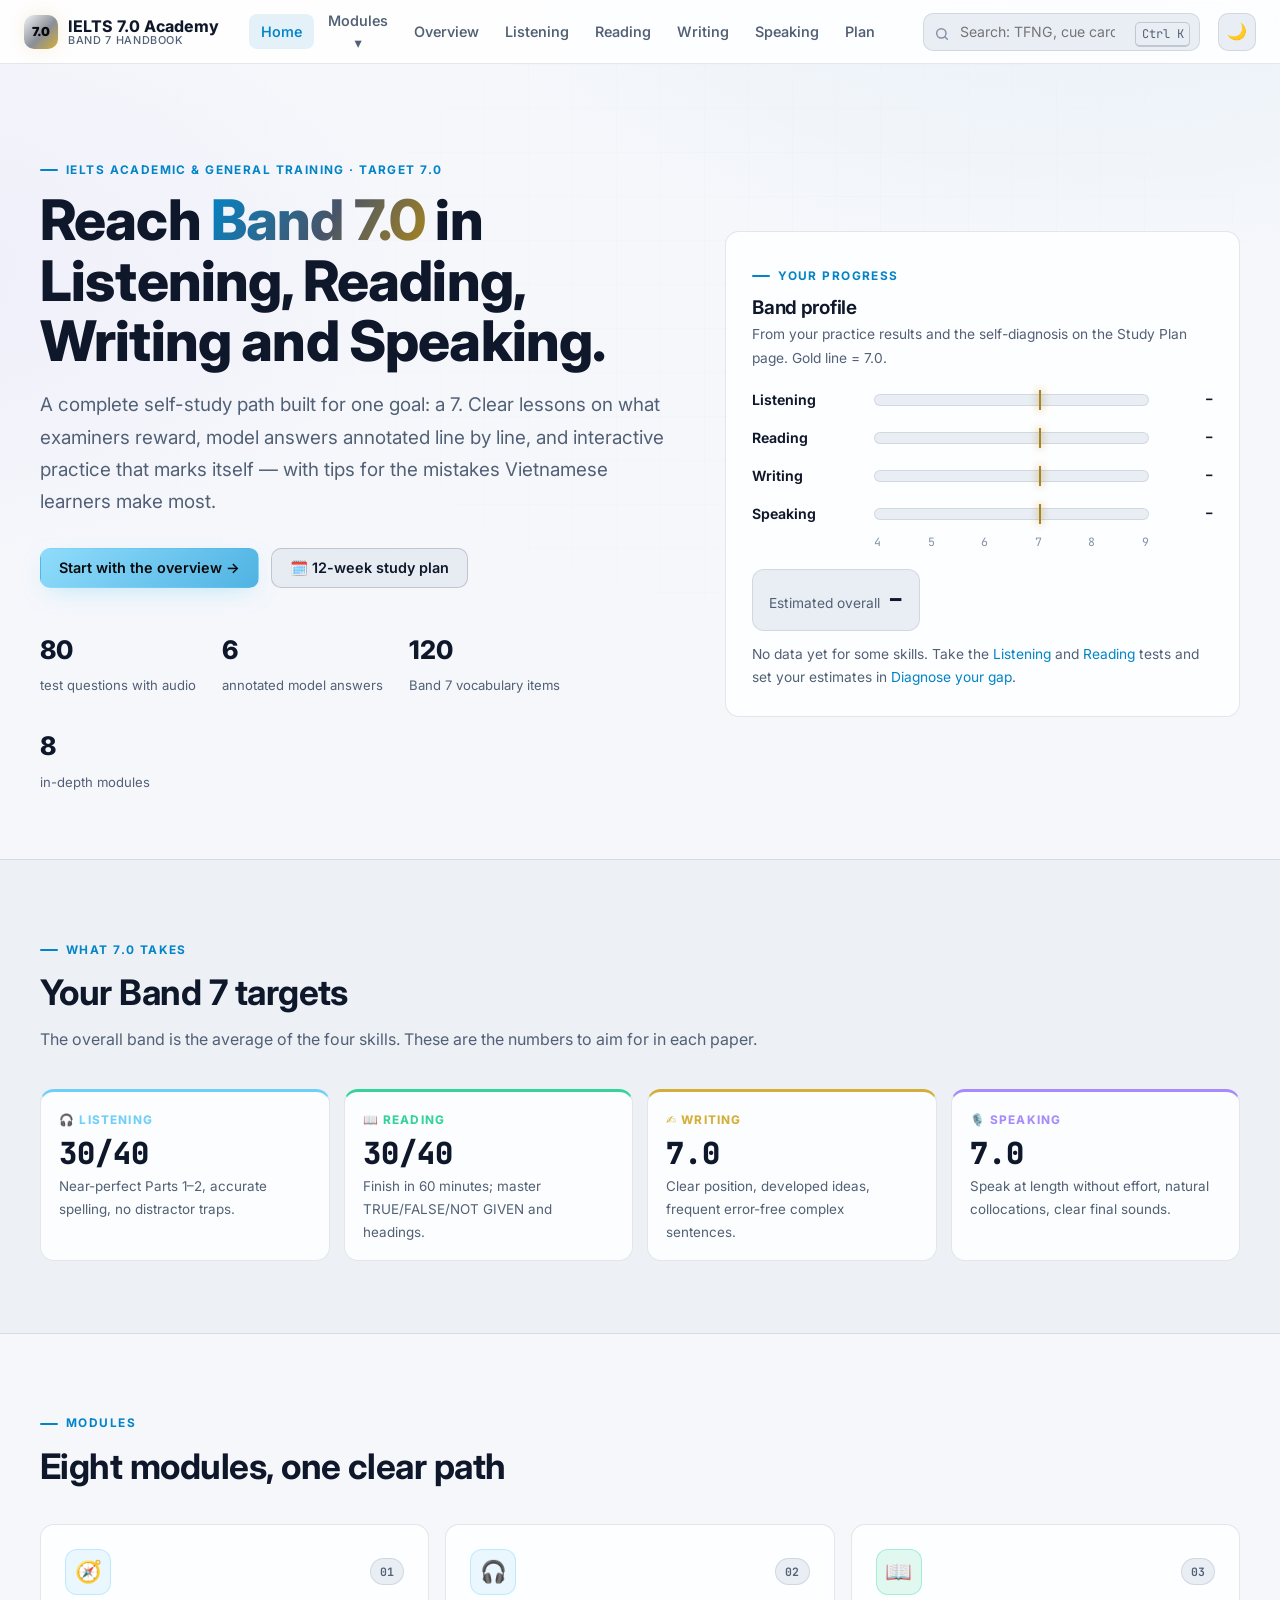
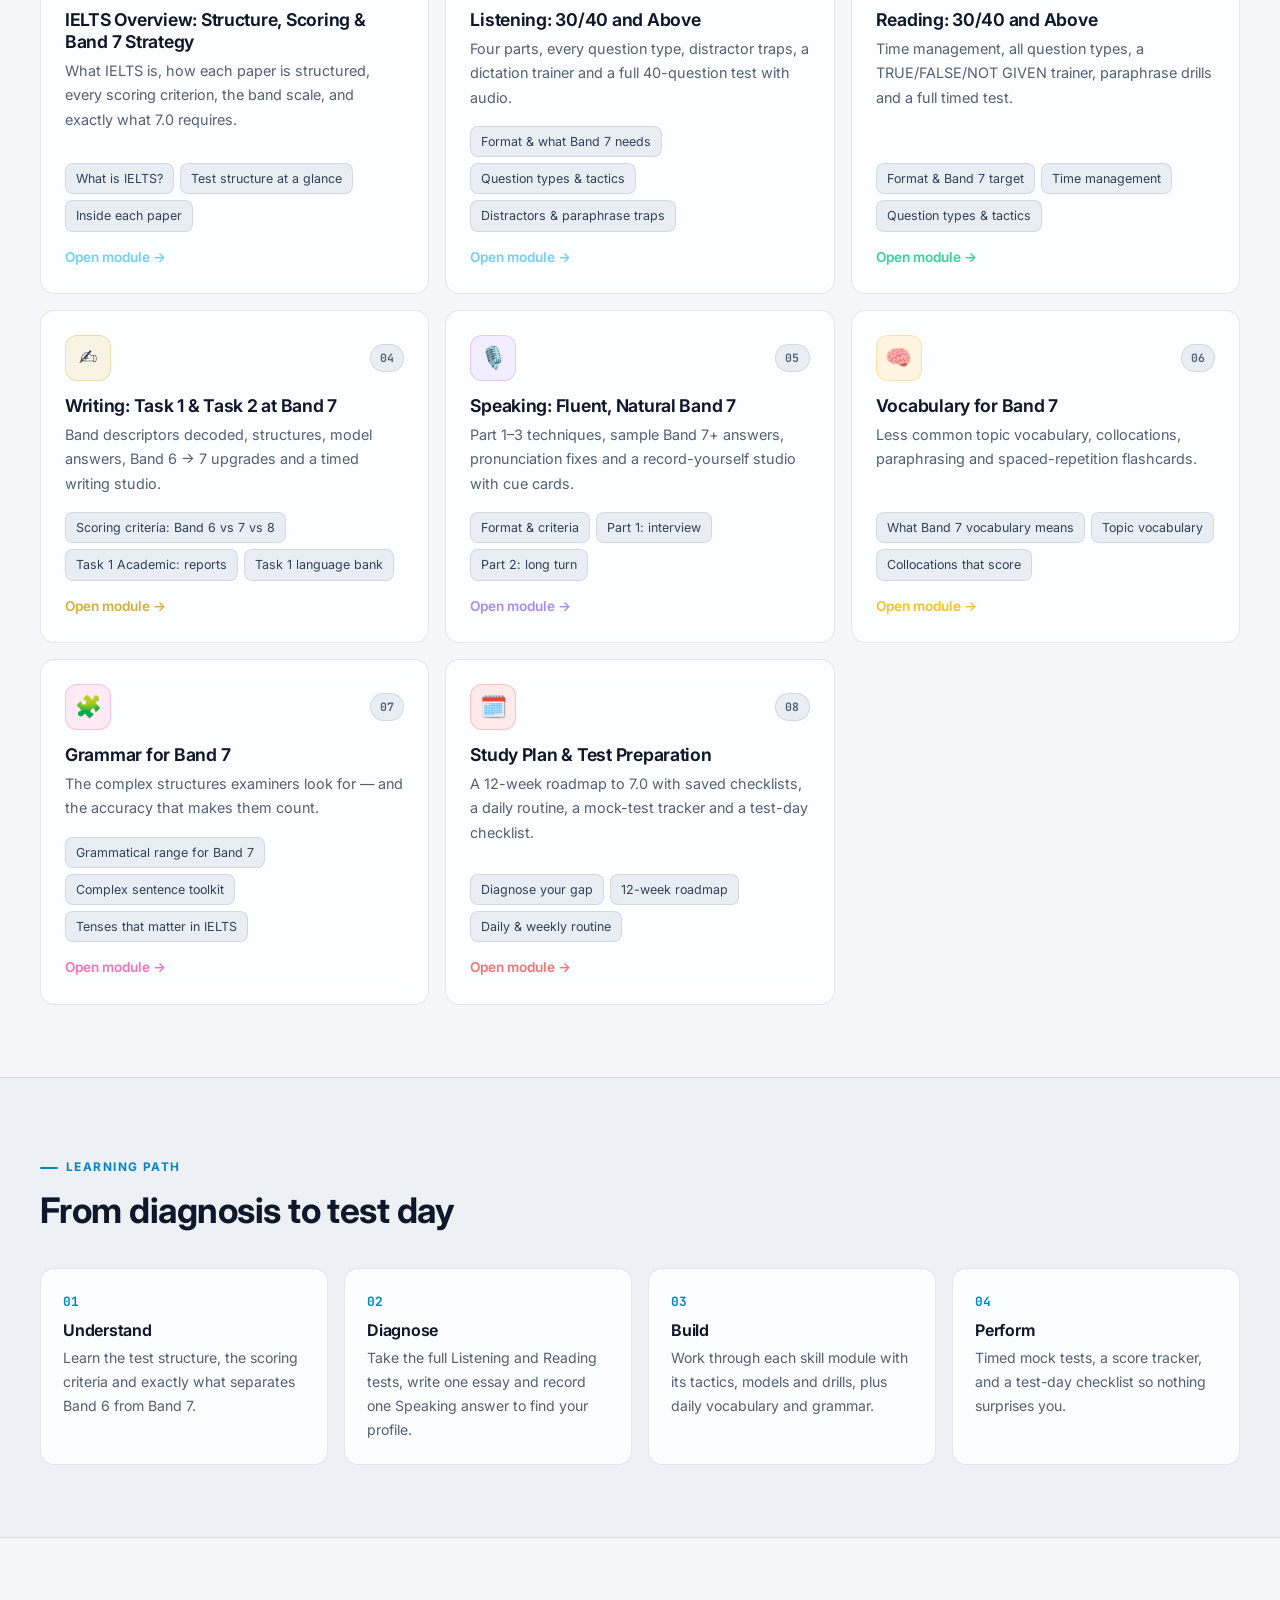
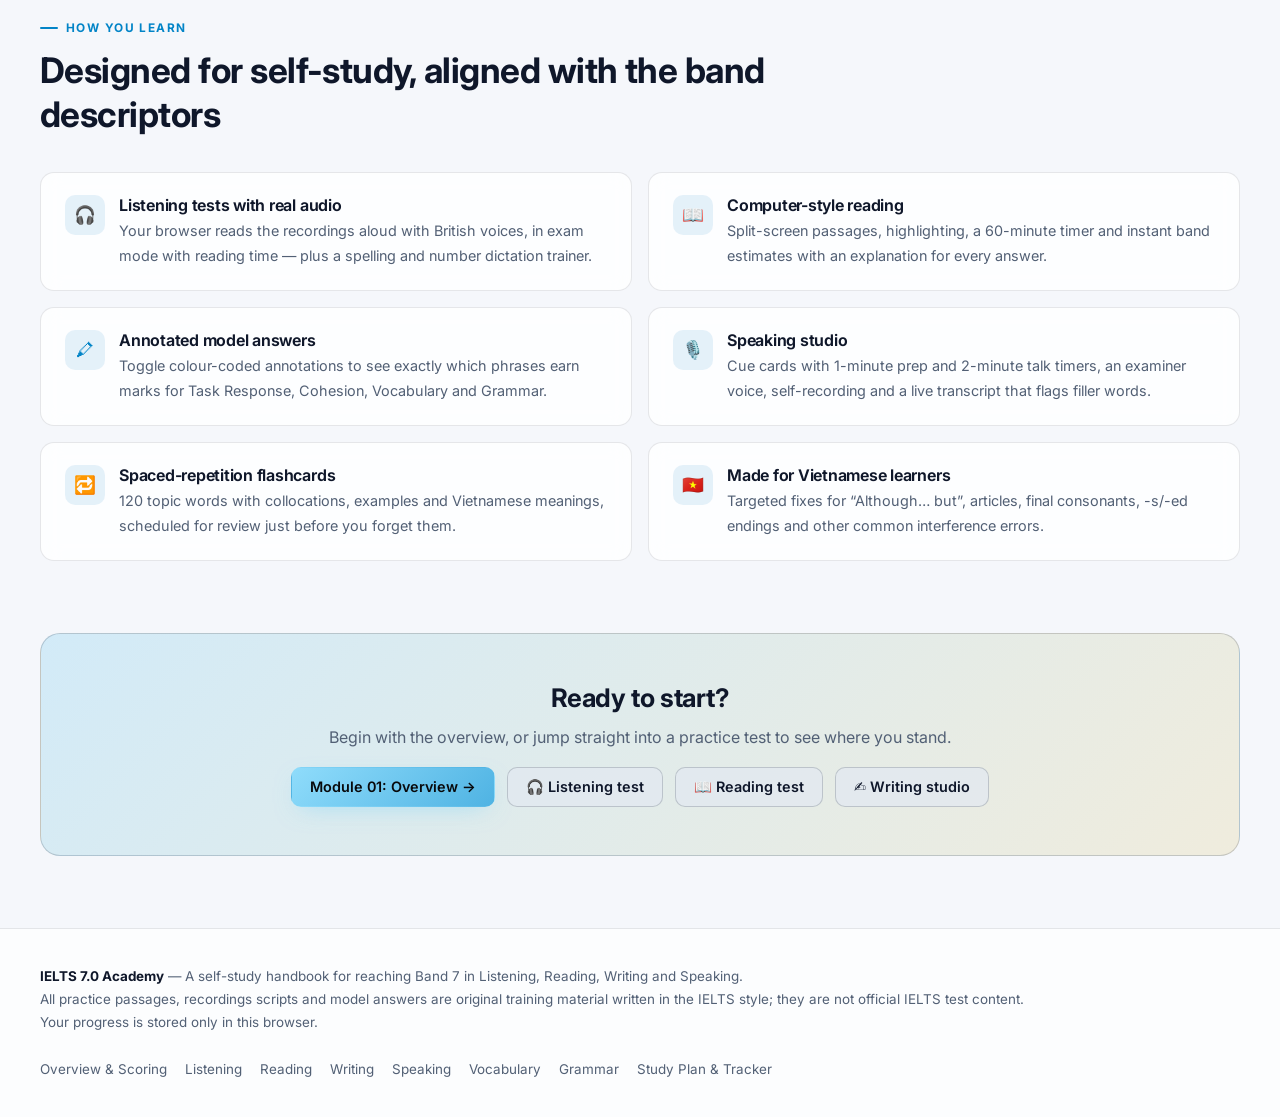
==== ielts-academy/index.html @ 0e72a06a "Add IELTS 7.0 Academy: a Band 7 self-study website for all four skills Static site modelled on the A" ====
<!doctype html>
<html lang="en">
<head>
  <meta charset="utf-8">
  <meta name="viewport" content="width=device-width, initial-scale=1">
  <title>IELTS 7.0 Academy — Reach Band 7 in All Four Skills</title>
  <meta name="description" content="A self-study IELTS handbook for a Band 7.0 target: lessons, strategies, model answers and interactive practice for Listening, Reading, Writing and Speaking, plus a 12-week study plan.">
  <link rel="preconnect" href="https://fonts.googleapis.com">
  <link rel="preconnect" href="https://fonts.gstatic.com" crossorigin>
  <link href="https://fonts.googleapis.com/css2?family=Inter:wght@400;500;600;700;800&family=JetBrains+Mono:wght@400;600;700&family=Source+Serif+4:ital,wght@0,400;0,600;1,400&display=swap" rel="stylesheet">
  <meta name="color-scheme" content="dark light">
  <link rel="stylesheet" href="assets/css/main.css?v=__BUILD__">
  <script>try{var t=localStorage.getItem("ielts-theme");if(t)document.documentElement.setAttribute("data-theme",t)}catch(e){}</script>
</head>
<body data-page="home" class="landing">
  <div id="site-header"></div>

  <main>
    <section class="hero">
      <div class="hero-grid-bg"></div>
      <div class="hero-inner">
        <div>
          <div class="eyebrow">IELTS Academic &amp; General Training · Target 7.0</div>
          <h1>Reach <span class="grad">Band 7.0</span> in Listening, Reading, Writing and Speaking.</h1>
          <p class="lead">A complete self-study path built for one goal: a 7. Clear lessons on what examiners reward, model answers annotated line by line, and interactive practice that marks itself — with tips for the mistakes Vietnamese learners make most.</p>
          <div class="hero-cta">
            <a class="btn primary" href="overview.html">Start with the overview →</a>
            <a class="btn" href="plan.html">🗓️ 12-week study plan</a>
          </div>
          <div class="hero-stats">
            <div><b>80</b><span>test questions with audio</span></div>
            <div><b>6</b><span>annotated model answers</span></div>
            <div><b>120</b><span>Band 7 vocabulary items</span></div>
            <div><b>8</b><span>in-depth modules</span></div>
          </div>
        </div>
        <div class="glass band-board" id="board">
          <div class="eyebrow">Your progress</div>
          <h3>Band profile</h3>
          <p class="small muted" style="margin:0">From your practice results and the self-diagnosis on the Study Plan page. Gold line = 7.0.</p>
          <div class="skill-bars" id="bars"></div>
          <div class="band-legend"><span>4</span><span>5</span><span>6</span><span>7</span><span>8</span><span>9</span></div>
          <div class="overall-pill"><span class="small muted">Estimated overall</span><b id="overall">–</b></div>
          <p class="small muted" id="board-note" style="margin:12px 0 0"></p>
        </div>
      </div>
    </section>

    <section class="l-section alt">
      <div class="l-inner">
        <div class="l-head">
          <div class="eyebrow">What 7.0 takes</div>
          <h2>Your Band 7 targets</h2>
          <p class="muted">The overall band is the average of the four skills. These are the numbers to aim for in each paper.</p>
        </div>
        <div class="target-grid">
          <a class="glass target-card module-card" style="--accent:#70cff8" href="listening.html"><div class="tc-skill">🎧 Listening</div><div class="tc-num">30/40</div><p>Near-perfect Parts 1–2, accurate spelling, no distractor traps.</p></a>
          <a class="glass target-card module-card" style="--accent:#34d399" href="reading.html"><div class="tc-skill">📖 Reading</div><div class="tc-num">30/40</div><p>Finish in 60 minutes; master TRUE/FALSE/NOT GIVEN and headings.</p></a>
          <a class="glass target-card module-card" style="--accent:#d4af37" href="writing.html"><div class="tc-skill">✍️ Writing</div><div class="tc-num">7.0</div><p>Clear position, developed ideas, frequent error-free complex sentences.</p></a>
          <a class="glass target-card module-card" style="--accent:#a78bfa" href="speaking.html"><div class="tc-skill">🎙️ Speaking</div><div class="tc-num">7.0</div><p>Speak at length without effort, natural collocations, clear final sounds.</p></a>
        </div>
      </div>
    </section>

    <section class="l-section">
      <div class="l-inner">
        <div class="l-head">
          <div class="eyebrow">Modules</div>
          <h2>Eight modules, one clear path</h2>
        </div>
        <div class="grid grid-3" id="module-grid"></div>
      </div>
    </section>

    <section class="l-section alt">
      <div class="l-inner">
        <div class="l-head">
          <div class="eyebrow">Learning path</div>
          <h2>From diagnosis to test day</h2>
        </div>
        <div class="path-steps">
          <div class="path-step glass"><h4>Understand</h4><p>Learn the test structure, the scoring criteria and exactly what separates Band 6 from Band 7.</p></div>
          <div class="path-step glass"><h4>Diagnose</h4><p>Take the full Listening and Reading tests, write one essay and record one Speaking answer to find your profile.</p></div>
          <div class="path-step glass"><h4>Build</h4><p>Work through each skill module with its tactics, models and drills, plus daily vocabulary and grammar.</p></div>
          <div class="path-step glass"><h4>Perform</h4><p>Timed mock tests, a score tracker, and a test-day checklist so nothing surprises you.</p></div>
        </div>
      </div>
    </section>

    <section class="l-section">
      <div class="l-inner">
        <div class="l-head">
          <div class="eyebrow">How you learn</div>
          <h2>Designed for self-study, aligned with the band descriptors</h2>
        </div>
        <div class="grid grid-2">
          <div class="feature glass card"><div class="fi">🎧</div><div><h4>Listening tests with real audio</h4><p>Your browser reads the recordings aloud with British voices, in exam mode with reading time — plus a spelling and number dictation trainer.</p></div></div>
          <div class="feature glass card"><div class="fi">📖</div><div><h4>Computer-style reading</h4><p>Split-screen passages, highlighting, a 60-minute timer and instant band estimates with an explanation for every answer.</p></div></div>
          <div class="feature glass card"><div class="fi">🖍</div><div><h4>Annotated model answers</h4><p>Toggle colour-coded annotations to see exactly which phrases earn marks for Task Response, Cohesion, Vocabulary and Grammar.</p></div></div>
          <div class="feature glass card"><div class="fi">🎙️</div><div><h4>Speaking studio</h4><p>Cue cards with 1-minute prep and 2-minute talk timers, an examiner voice, self-recording and a live transcript that flags filler words.</p></div></div>
          <div class="feature glass card"><div class="fi">🔁</div><div><h4>Spaced-repetition flashcards</h4><p>120 topic words with collocations, examples and Vietnamese meanings, scheduled for review just before you forget them.</p></div></div>
          <div class="feature glass card"><div class="fi">🇻🇳</div><div><h4>Made for Vietnamese learners</h4><p>Targeted fixes for “Although… but”, articles, final consonants, -s/-ed endings and other common interference errors.</p></div></div>
        </div>
      </div>
    </section>

    <section class="l-section" style="padding-top:0">
      <div class="l-inner">
        <div class="cta-band">
          <h2>Ready to start?</h2>
          <p class="muted">Begin with the overview, or jump straight into a practice test to see where you stand.</p>
          <div class="hero-cta" style="justify-content:center">
            <a class="btn primary" href="overview.html">Module 01: Overview →</a>
            <a class="btn" href="listening.html#practice">🎧 Listening test</a>
            <a class="btn" href="reading.html#practice">📖 Reading test</a>
            <a class="btn" href="writing.html#studio">✍️ Writing studio</a>
          </div>
        </div>
      </div>
    </section>
  </main>

  <div id="site-footer"></div>

  <script src="assets/js/data/vocab.js?v=__BUILD__"></script>
  <script src="assets/js/core.js?v=__BUILD__"></script>
  <script src="assets/js/pages/home.js?v=__BUILD__"></script>
</body>
</html>
---- ielts-academy/assets/css/main.css ----
/* =========================================================================
   IELTS 7.0 Academy — Graphite & Champagne (dark) · Light theme below
   Same design language as AAOS 14 Academy (Android-Knowledge).
   ========================================================================= */
:root {
  /* ---- Graphite & Champagne palette ---- */
  --bg-main: #17191d;
  --bg-spotlight: radial-gradient(1200px 700px at 50% -12%, #2c3037 0%, transparent 70%), linear-gradient(180deg, #1c1f24 0%, #15171a 100%);
  --surface-card: rgba(40, 44, 51, 0.62);
  --surface-card-hover: rgba(52, 57, 66, 0.72);
  --surface-nav: rgba(27, 29, 34, 0.86);
  --border-card: rgba(255, 255, 255, 0.11);
  --border-card-hover: rgba(255, 255, 255, 0.2);
  --text-primary: #eef0f2;
  --text-secondary: #9ca2ab;
  --text-muted: #6c727c;
  --accent-cyan: #70cff8;
  --accent-gold: #d4af37;
  --accent-emerald: #34d399;

  /* ---- Design tokens used by every component ---- */
  --bg: var(--bg-main);
  --bg-2: #1b1d22;
  --bg-3: #23262c;
  --surface: var(--surface-card);
  --surface-solid: #25282e;
  --surface-hi: var(--surface-card-hover);
  --border: var(--border-card);
  --border-hi: var(--border-card-hover);
  --text: var(--text-primary);
  --text-2: #c6cad0;
  --muted: var(--text-secondary);
  --faint: var(--text-muted);
  --blue: var(--accent-cyan);
  --blue-dim: rgba(112, 207, 248, 0.1);
  --green: var(--accent-emerald);
  --green-dim: rgba(52, 211, 153, 0.1);
  --amber: #fbbf24;
  --amber-dim: rgba(251, 191, 36, 0.12);
  --gold: var(--accent-gold);
  --purple: #a78bfa;
  --purple-dim: rgba(167, 139, 250, 0.12);
  --purple-text: #c4b5fd;
  --pink: #f472b6;
  --red: #f87171;
  --red-dim: rgba(248, 113, 113, 0.12);
  --grad-mid: #e6e8ec;
  --font: "Inter", "Roboto", system-ui, -apple-system, "Segoe UI", sans-serif;
  --serif: "Source Serif 4", Georgia, "Times New Roman", serif;
  --mono: "JetBrains Mono", "Fira Code", ui-monospace, Consolas, monospace;
  --radius: 14px;
  --radius-sm: 9px;
  --header-h: 64px;
  --sidebar-w: 290px;
  --shadow: 0 18px 50px -18px rgba(0, 0, 0, 0.7);
  --strong: #dfc7a1;

  --code-inline: #dde2e8;
  --code-inline-bg: rgba(255, 255, 255, 0.07);
  --code-inline-border: rgba(255, 255, 255, 0.17);
  --scroll: #3a3f47;
  --header-bg: var(--surface-nav);
  --sidebar-bg: rgba(24, 26, 30, 0.72);
  --sechead: linear-gradient(180deg, rgba(48, 52, 60, 0.94), rgba(31, 34, 39, 0.94));
  --sechead-border: rgba(255, 255, 255, 0.1);
  --sechead-shadow: 0 10px 28px -14px rgba(0, 0, 0, 0.8), inset 0 1px 0 rgba(255, 255, 255, 0.06);
  --sechead-num: #9ca2ab;
  --sechead-bleed: 20px; --sechead-bleed-sm: 8px;
  --thead-bg: #24272d;
  --footer-bg: rgba(23, 25, 29, 0.86);
  --alt-bg: rgba(40, 44, 51, 0.4);
  --panel: #23262c;
  --panel-2: #1c1e23;
  --paper: #1f2227;
  --line: #363a43;
  --line-2: #4a505a;
  --hl-good: rgba(52, 211, 153, 0.16);
  --hl-bad: rgba(248, 113, 113, 0.16);
  --hl-mark: rgba(251, 191, 36, 0.22);
  color-scheme: dark;
}

@media (prefers-color-scheme: light) {
  :root:not([data-theme="dark"]) {
    color-scheme: light;
    --bg: #f5f7fb; --bg-2: #eef2f8; --bg-3: #e9eef5;
    --surface: rgba(255, 255, 255, 0.82); --surface-solid: #ffffff; --surface-hi: rgba(226, 232, 240, 0.75);
    --border: rgba(15, 23, 42, 0.1); --border-hi: rgba(15, 23, 42, 0.18);
    --text: #0f172a; --text-2: #334155; --muted: #526075; --faint: #8492a6;
    --blue: #0284c7; --blue-dim: rgba(2, 132, 199, 0.1);
    --green: #059669; --green-dim: rgba(5, 150, 105, 0.1);
    --amber: #b45309; --amber-dim: rgba(180, 83, 9, 0.1);
    --purple: #7c3aed; --purple-dim: rgba(124, 58, 237, 0.1); --purple-text: #7c3aed;
    --pink: #db2777;
    --red: #dc2626; --red-dim: rgba(220, 38, 38, 0.09);
    --code-inline: #0369a1; --code-inline-bg: rgba(2, 132, 199, 0.08); --code-inline-border: rgba(2, 132, 199, 0.15); --scroll: #cbd5e1;
    --header-bg: rgba(255, 255, 255, 0.85); --sidebar-bg: rgba(255, 255, 255, 0.65);
    --sechead: linear-gradient(180deg, rgba(245, 247, 251, 0.96) 70%, transparent);
    --sechead-border: transparent; --sechead-shadow: none; --sechead-num: var(--blue); --sechead-bleed: 40px; --sechead-bleed-sm: 16px; --strong: var(--text);
    --thead-bg: #f1f5f9; --footer-bg: rgba(255, 255, 255, 0.75); --alt-bg: rgba(226, 232, 240, 0.45);
    --panel: #ffffff; --panel-2: #f1f5f9; --paper: #ffffff; --line: #cbd5e1; --line-2: #94a3b8;
    --bg-spotlight: radial-gradient(1100px 600px at 85% -10%, rgba(2, 132, 199, 0.06), transparent 60%), radial-gradient(900px 500px at -10% 30%, rgba(124, 58, 237, 0.05), transparent 60%);
    --gold: #a8841f; --grad-mid: #475569;
    --hl-good: rgba(5, 150, 105, 0.12); --hl-bad: rgba(220, 38, 38, 0.1); --hl-mark: rgba(245, 158, 11, 0.22);
    --shadow: 0 10px 30px -14px rgba(15, 23, 42, 0.25);
  }
}
:root[data-theme="light"] {
  color-scheme: light;
  --bg: #f5f7fb; --bg-2: #eef2f8; --bg-3: #e9eef5;
  --surface: rgba(255, 255, 255, 0.82); --surface-solid: #ffffff; --surface-hi: rgba(226, 232, 240, 0.75);
  --border: rgba(15, 23, 42, 0.1); --border-hi: rgba(15, 23, 42, 0.18);
  --text: #0f172a; --text-2: #334155; --muted: #526075; --faint: #8492a6;
  --blue: #0284c7; --blue-dim: rgba(2, 132, 199, 0.1);
  --green: #059669; --green-dim: rgba(5, 150, 105, 0.1);
  --amber: #b45309; --amber-dim: rgba(180, 83, 9, 0.1);
  --purple: #7c3aed; --purple-dim: rgba(124, 58, 237, 0.1); --purple-text: #7c3aed;
  --pink: #db2777;
  --red: #dc2626; --red-dim: rgba(220, 38, 38, 0.09);
  --code-inline: #0369a1; --code-inline-bg: rgba(2, 132, 199, 0.08); --code-inline-border: rgba(2, 132, 199, 0.15); --scroll: #cbd5e1;
  --header-bg: rgba(255, 255, 255, 0.85); --sidebar-bg: rgba(255, 255, 255, 0.65);
  --sechead: linear-gradient(180deg, rgba(245, 247, 251, 0.96) 70%, transparent);
  --sechead-border: transparent; --sechead-shadow: none; --sechead-num: var(--blue); --sechead-bleed: 40px; --sechead-bleed-sm: 16px; --strong: var(--text);
  --thead-bg: #f1f5f9; --footer-bg: rgba(255, 255, 255, 0.75); --alt-bg: rgba(226, 232, 240, 0.45);
  --panel: #ffffff; --panel-2: #f1f5f9; --paper: #ffffff; --line: #cbd5e1; --line-2: #94a3b8;
  --bg-spotlight: radial-gradient(1100px 600px at 85% -10%, rgba(2, 132, 199, 0.06), transparent 60%), radial-gradient(900px 500px at -10% 30%, rgba(124, 58, 237, 0.05), transparent 60%);
  --gold: #a8841f; --grad-mid: #475569;
  --hl-good: rgba(5, 150, 105, 0.12); --hl-bad: rgba(220, 38, 38, 0.1); --hl-mark: rgba(245, 158, 11, 0.22);
  --shadow: 0 10px 30px -14px rgba(15, 23, 42, 0.25);
}

* { box-sizing: border-box; }
html { scroll-behavior: smooth; scroll-padding-top: calc(var(--header-h) + 24px); }
body {
  margin: 0;
  background: var(--bg);
  background-image: var(--bg-spotlight);
  background-attachment: fixed;
  color: var(--text-2);
  font-family: var(--font);
  font-size: 16px;
  line-height: 1.7;
  -webkit-font-smoothing: antialiased;
}
a { color: var(--blue); text-decoration: none; }
a:hover { text-decoration: underline; }
img, svg { max-width: 100%; }
code, kbd, pre { font-family: var(--mono); }
:not(pre) > code {
  font-size: 0.86em; background: var(--code-inline-bg); color: var(--code-inline);
  padding: 0.12em 0.42em; border-radius: 6px; border: 1px solid var(--code-inline-border);
}
kbd {
  font-size: 0.75em; padding: 0.1em 0.45em; border: 1px solid var(--border-hi); border-bottom-width: 2px;
  border-radius: 5px; color: var(--muted); background: var(--bg-3);
}
h1, h2, h3, h4 { color: var(--text); line-height: 1.25; letter-spacing: -0.015em; }
h1 { font-size: clamp(2rem, 4vw, 2.75rem); margin: 0 0 0.5rem; font-weight: 800; }
h2 { font-size: 1.6rem; margin: 0 0 0.75rem; font-weight: 700; }
h3 { font-size: 1.18rem; margin: 1.8rem 0 0.6rem; font-weight: 650; }
h4 { font-size: 1rem; margin: 1.2rem 0 0.4rem; font-weight: 650; }
p { margin: 0 0 1rem; }
ul, ol { padding-left: 1.3rem; margin: 0 0 1rem; }
li { margin: 0.25rem 0; }
strong { color: var(--strong); font-weight: 650; }
em { color: var(--text); }
hr { border: 0; border-top: 1px solid var(--border); margin: 2.5rem 0; }
mark { background: var(--hl-mark); color: inherit; border-radius: 3px; padding: 0 2px; }
::selection { background: rgba(112, 207, 248, 0.3); }
:focus-visible { outline: 2px solid var(--blue); outline-offset: 2px; border-radius: 4px; }
::-webkit-scrollbar { width: 10px; height: 10px; }
::-webkit-scrollbar-thumb { background: var(--scroll); border-radius: 10px; border: 2px solid var(--bg); }
::-webkit-scrollbar-track { background: transparent; }

/* ----------------------------------------------------------------- Header */
.site-header {
  position: sticky; top: 0; z-index: 50; height: var(--header-h);
  display: flex; align-items: center; gap: 18px; padding: 0 24px;
  background: var(--header-bg); backdrop-filter: blur(14px) saturate(140%); -webkit-backdrop-filter: blur(14px) saturate(140%);
  border-bottom: 1px solid var(--border);
}
.brand { display: flex; align-items: center; gap: 10px; color: var(--text); font-weight: 750; white-space: nowrap; }
.brand:hover { text-decoration: none; }
.brand-mark {
  width: 34px; height: 34px; border-radius: 10px; display: grid; place-items: center;
  background: linear-gradient(135deg, #f1f3f5, #8a8f98 55%, var(--accent-gold));
  color: #08090b; font-weight: 900; font-size: 0.78rem; letter-spacing: -0.03em;
  box-shadow: 0 0 22px -6px rgba(212, 175, 55, 0.45);
}
.brand small { display: block; font-size: 0.68rem; color: var(--muted); font-weight: 500; letter-spacing: 0.06em; text-transform: uppercase; line-height: 1; }
.brand span { line-height: 1.15; }
.main-nav { display: flex; align-items: center; gap: 2px; margin-left: 12px; }
.main-nav a, .nav-drop > button {
  display: inline-flex; align-items: center; line-height: 1.5; color: var(--muted); font-size: 0.9rem; font-weight: 550;
  padding: 7px 12px; border-radius: 8px; background: none; border: 0; cursor: pointer; font-family: inherit;
}
.main-nav a:hover, .nav-drop > button:hover { color: var(--text); background: var(--surface-hi); text-decoration: none; }
.main-nav a.active, .nav-drop.active > button { color: var(--blue); background: var(--blue-dim); }
.nav-drop { position: relative; }
.nav-drop-menu {
  position: absolute; top: calc(100% + 8px); left: 0; z-index: 60; width: min(640px, calc(100vw - 48px));
  max-height: calc(100vh - var(--header-h) - 24px); overflow-y: auto; overscroll-behavior: contain;
  display: grid; grid-template-columns: repeat(2, minmax(0, 1fr)); gap: 2px 6px; align-content: start;
  background: var(--surface-solid); border: 1px solid var(--border-hi); border-radius: 12px; padding: 8px; box-shadow: var(--shadow);
  opacity: 0; visibility: hidden; transform: translateY(-4px); transition: 0.15s;
}
.nav-drop::after { content: ""; position: absolute; left: 0; right: 0; top: 100%; height: 10px; }
.nav-drop:hover .nav-drop-menu, .nav-drop:focus-within .nav-drop-menu { opacity: 1; visibility: visible; transform: none; }
.nav-drop-menu a { display: flex; gap: 10px; padding: 8px 10px; border-radius: 8px; color: var(--text-2); min-width: 0; }
.nav-drop-menu a:hover { background: var(--surface-hi); text-decoration: none; }
.nav-drop-menu a > span:last-child { min-width: 0; }
.nav-drop-menu a b { color: var(--text); font-weight: 600; font-size: 0.88rem; display: block; }
.nav-drop-menu a i { font-style: normal; font-size: 0.76rem; line-height: 1.45; color: var(--muted); display: -webkit-box; -webkit-box-orient: vertical; -webkit-line-clamp: 2; line-clamp: 2; overflow: hidden; }
.nav-drop-menu .dm-num { font-family: var(--mono); font-size: 0.72rem; color: var(--blue); min-width: 26px; padding-top: 2px; }
@media (max-height: 640px), (max-width: 1240px) { .nav-drop-menu { grid-template-columns: 1fr; width: min(380px, calc(100vw - 48px)); } }

.header-spacer { flex: 1; }
.global-search { position: relative; width: min(340px, 34vw); }
.global-search input {
  width: 100%; height: 38px; padding: 0 70px 0 36px; background: var(--bg-3); border: 1px solid var(--border);
  border-radius: 10px; color: var(--text); font: inherit; font-size: 0.88rem;
}
.global-search input:focus { outline: none; border-color: var(--blue); box-shadow: 0 0 0 3px var(--blue-dim); }
.global-search .s-icon { position: absolute; left: 11px; top: 10px; width: 16px; height: 16px; color: var(--faint); }
.global-search kbd { position: absolute; right: 10px; top: 9px; }
.search-results {
  position: absolute; top: calc(100% + 8px); right: 0; width: min(480px, 92vw); max-height: 70vh; overflow: auto;
  background: var(--surface-solid); border: 1px solid var(--border-hi); border-radius: 12px; box-shadow: var(--shadow); padding: 6px; display: none;
}
.search-results.open { display: block; }
.search-results a { display: block; padding: 9px 12px; border-radius: 8px; color: var(--text-2); }
.search-results a:hover, .search-results a.sel { background: var(--blue-dim); text-decoration: none; }
.search-results a b { color: var(--text); font-weight: 600; font-size: 0.9rem; }
.search-results a small { display: block; color: var(--muted); font-size: 0.78rem; }
.search-results .sr-page { font-size: 0.7rem; color: var(--blue); font-family: var(--mono); text-transform: uppercase; letter-spacing: 0.05em; }
.search-results .sr-empty { padding: 14px; color: var(--muted); font-size: 0.88rem; }
.search-results mark { background: rgba(251, 191, 36, 0.25); color: var(--amber); }
.menu-btn, .theme-btn {
  width: 38px; height: 38px; border-radius: 10px; border: 1px solid var(--border);
  background: var(--bg-3); color: var(--text); cursor: pointer; font-size: 1rem; flex: 0 0 auto;
}
.menu-btn { display: none; font-size: 1.1rem; }
.theme-btn { display: inline-grid; place-items: center; }
.theme-btn:hover, .menu-btn:hover { border-color: var(--blue); }

/* ---------------------------------------------------------------- Layout */
.layout { display: grid; grid-template-columns: var(--sidebar-w) minmax(0, 1fr); min-height: calc(100vh - var(--header-h)); }
.sidebar {
  position: sticky; top: var(--header-h); height: calc(100vh - var(--header-h)); overflow-y: auto; padding: 20px 16px 40px;
  border-right: 1px solid var(--border); background: var(--sidebar-bg);
}
.sb-progress { margin-bottom: 16px; }
.sb-progress-label { display: flex; justify-content: space-between; font-size: 0.72rem; color: var(--muted); text-transform: uppercase; letter-spacing: 0.08em; margin-bottom: 6px; }
.sb-progress-bar { height: 4px; border-radius: 4px; background: var(--bg-3); overflow: hidden; }
.sb-progress-bar > div { height: 100%; width: 0; background: linear-gradient(90deg, var(--blue), var(--purple)); transition: width 0.1s linear; }
.sb-filter { position: relative; margin-bottom: 16px; }
.sb-filter input { width: 100%; height: 36px; padding: 0 12px 0 32px; border-radius: 9px; background: var(--bg-3); border: 1px solid var(--border); color: var(--text); font: inherit; font-size: 0.85rem; }
.sb-filter input:focus { outline: none; border-color: var(--blue); }
.sb-filter svg { position: absolute; left: 10px; top: 10px; width: 15px; height: 15px; color: var(--faint); }
.sb-filter-info { font-size: 0.75rem; color: var(--muted); margin-top: 6px; min-height: 1em; }
.sb-group { margin-bottom: 14px; }
.sb-group-title { font-size: 0.7rem; text-transform: uppercase; letter-spacing: 0.1em; color: var(--faint); font-weight: 700; padding: 0 10px; margin-bottom: 4px; }
.sb-page { display: flex; align-items: center; gap: 8px; padding: 7px 10px; border-radius: 8px; color: var(--text-2); font-size: 0.89rem; font-weight: 550; }
.sb-page:hover { background: var(--surface-hi); text-decoration: none; color: var(--text); }
.sb-page.current { color: var(--text); background: var(--blue-dim); }
.sb-page .sb-num { font-family: var(--mono); font-size: 0.7rem; color: var(--blue); min-width: 24px; }
.sb-page .sb-ico { margin-left: auto; font-size: 0.85rem; }
.sb-sections { list-style: none; margin: 4px 0 8px 22px; padding: 0 0 0 12px; border-left: 1px solid var(--border); }
.sb-sections li { margin: 0; }
.sb-sections a { display: block; position: relative; padding: 5px 10px; font-size: 0.83rem; color: var(--muted); border-radius: 6px; line-height: 1.45; }
.sb-sections a:hover { color: var(--text); text-decoration: none; background: var(--surface); }
.sb-sections a.active { color: var(--blue); font-weight: 600; }
.sb-sections a.active::before { content: ""; position: absolute; left: -13px; top: 6px; bottom: 6px; width: 2px; border-radius: 2px; background: var(--blue); box-shadow: 0 0 10px var(--blue); }
.sb-hidden { display: none !important; }

.content { min-width: 0; padding: 0 0 80px; }
.content-inner { max-width: 1060px; margin: 0 auto; padding: 0 40px; }
.content-inner.wide { max-width: 1280px; }

.page-hero { padding: 48px 0 28px; border-bottom: 1px solid var(--border); margin-bottom: 8px; }
.crumbs { font-size: 0.8rem; color: var(--muted); margin-bottom: 14px; display: flex; gap: 8px; flex-wrap: wrap; }
.crumbs a { color: var(--muted); }
.crumbs span { color: var(--faint); }
.eyebrow { display: inline-flex; align-items: center; gap: 8px; font-size: 0.74rem; text-transform: uppercase; letter-spacing: 0.12em; font-weight: 700; color: var(--accent, var(--blue)); margin-bottom: 10px; }
.eyebrow::before { content: ""; width: 18px; height: 2px; background: currentColor; border-radius: 2px; }
.lead { font-size: 1.12rem; color: var(--muted); max-width: 760px; }
.page-meta { display: flex; gap: 18px; flex-wrap: wrap; margin-top: 18px; font-size: 0.82rem; color: var(--muted); }
.page-meta span { display: inline-flex; gap: 6px; align-items: center; }

.doc-section { padding-top: 40px; }
.sec-head {
  position: sticky; top: var(--header-h); z-index: 5;
  margin: 0 calc(-1 * var(--sechead-bleed)) 18px; padding: 14px var(--sechead-bleed) 12px;
  background: var(--sechead); border: 1px solid var(--sechead-border); border-radius: 14px; box-shadow: var(--sechead-shadow); backdrop-filter: blur(10px);
}
.sec-head h2 { margin: 0; display: flex; align-items: baseline; gap: 12px; }
.sec-head .sec-num { font-family: var(--mono); font-size: 0.85rem; color: var(--sechead-num); font-weight: 600; }
.sec-head .anchor { opacity: 0; color: var(--faint); font-size: 1rem; }
.sec-head:hover .anchor { opacity: 1; }
@media (max-width: 560px) { .sec-head h2 { display: block; } .sec-head .sec-num { margin-right: 8px; } }
@media (hover: none), (max-width: 900px) { .sec-head .anchor { display: none; } }

/* ------------------------------------------------------------ Components */
.glass { background: var(--surface); border: 1px solid var(--border); border-radius: var(--radius); backdrop-filter: blur(10px); -webkit-backdrop-filter: blur(10px); box-shadow: inset 0 1px 0 rgba(255, 255, 255, 0.03); }
:root[data-theme="light"] .glass { box-shadow: none; }
@media (prefers-color-scheme: light) { :root:not([data-theme="dark"]) .glass { box-shadow: none; } }
.card { padding: 22px 24px; }
.card h3:first-child, .card h4:first-child { margin-top: 0; }
.card > :last-child { margin-bottom: 0; }
.card.accent { border-top: 3px solid var(--accent, var(--blue)); }
.card.accent > h4:first-child { color: var(--accent, var(--blue)); }
.grid { display: grid; gap: 16px; }
.grid-2 { grid-template-columns: repeat(2, minmax(0, 1fr)); }
.grid-3 { grid-template-columns: repeat(3, minmax(0, 1fr)); }
.grid-4 { grid-template-columns: repeat(4, minmax(0, 1fr)); }
.mt { margin-top: 20px; } .mb { margin-bottom: 20px; }
.muted { color: var(--muted); } .small { font-size: 0.86rem; } .mono { font-family: var(--mono); }
.c-blue { color: var(--blue); } .c-green { color: var(--green); } .c-amber { color: var(--amber); } .c-purple { color: var(--purple-text); } .c-red { color: var(--red); } .c-gold { color: var(--gold); } .c-pink { color: var(--pink); }
.center { text-align: center; }
.row { display: flex; gap: 10px; flex-wrap: wrap; align-items: center; }
.spacer { flex: 1; }

.badge {
  display: inline-flex; align-items: center; gap: 5px; font-size: 0.72rem; font-weight: 650; letter-spacing: 0.02em;
  padding: 3px 9px; border-radius: 999px; white-space: nowrap;
  background: var(--blue-dim); color: var(--blue); border: 1px solid rgba(112, 207, 248, 0.25);
}
.badge.green { background: var(--green-dim); color: var(--green); border-color: rgba(52, 211, 153, 0.25); }
.badge.amber { background: var(--amber-dim); color: var(--amber); border-color: rgba(251, 191, 36, 0.25); }
.badge.purple { background: var(--purple-dim); color: var(--purple-text); border-color: rgba(168, 85, 247, 0.3); }
.badge.red { background: var(--red-dim); color: var(--red); border-color: rgba(248, 113, 113, 0.3); }
.badge.gray { background: var(--surface-hi); color: var(--muted); border-color: var(--border); }
.chip { display: inline-block; font-size: 0.78rem; padding: 4px 10px; border-radius: 8px; background: var(--bg-3); border: 1px solid var(--border); color: var(--text-2); }
.chip-list { display: flex; flex-wrap: wrap; gap: 8px; margin: 10px 0 16px; }

.btn {
  display: inline-flex; align-items: center; justify-content: center; gap: 8px; height: 40px; padding: 0 18px;
  border-radius: 10px; cursor: pointer; font: inherit; font-size: 0.9rem; font-weight: 600;
  border: 1px solid var(--border-hi); background: var(--surface-hi); color: var(--text); transition: 0.15s;
}
.btn:hover { border-color: var(--blue); text-decoration: none; }
.btn:disabled { opacity: 0.4; cursor: not-allowed; }
.btn.primary { background: linear-gradient(135deg, #8fdcfb, #4fb3e3); border-color: transparent; color: #08090b; box-shadow: 0 8px 24px -10px rgba(112, 207, 248, 0.55); }
.btn.primary:hover { filter: brightness(1.1); }
.btn.gold { background: linear-gradient(135deg, #f1dc94, #c99b2a); border-color: transparent; color: #0b0a07; }
.btn.danger { border-color: rgba(248, 113, 113, 0.5); color: var(--red); }
.btn.sm { height: 32px; padding: 0 12px; font-size: 0.82rem; border-radius: 8px; }
.btn.ghost { background: transparent; }
.btn.on { border-color: var(--green); color: var(--green); background: var(--green-dim); }
select.inp, input.inp, textarea.inp {
  background: var(--bg-3); color: var(--text); border: 1px solid var(--border-hi); border-radius: 8px; font: inherit; font-size: 0.9rem; padding: 6px 10px;
}
select.inp:focus, input.inp:focus, textarea.inp:focus { outline: none; border-color: var(--blue); box-shadow: 0 0 0 3px var(--blue-dim); }

/* Callouts */
.callout { display: grid; grid-template-columns: 36px 1fr; gap: 12px; padding: 16px 18px; border-radius: var(--radius-sm); margin: 18px 0; border: 1px solid var(--border); border-left-width: 3px; background: var(--surface); }
.callout > .ci { font-size: 1.25rem; line-height: 1.4; }
.callout > div > :last-child { margin-bottom: 0; }
.callout .ct { font-weight: 700; color: var(--text); font-size: 0.82rem; text-transform: uppercase; letter-spacing: 0.08em; display: block; margin-bottom: 4px; }
.callout.analogy { border-left-color: var(--purple); background: linear-gradient(90deg, rgba(168, 85, 247, 0.09), var(--surface)); }
.callout.analogy .ct { color: var(--purple-text); }
.callout.note { border-left-color: var(--blue); } .callout.note .ct { color: var(--blue); }
.callout.warn { border-left-color: var(--amber); background: linear-gradient(90deg, rgba(251, 191, 36, 0.07), var(--surface)); } .callout.warn .ct { color: var(--amber); }
.callout.tip { border-left-color: var(--green); } .callout.tip .ct { color: var(--green); }
.callout.vn { border-left-color: var(--red); background: linear-gradient(90deg, rgba(248, 113, 113, 0.07), var(--surface)); } .callout.vn .ct { color: var(--red); }
.callout.target { border-left-color: var(--gold); background: linear-gradient(90deg, rgba(212, 175, 55, 0.09), var(--surface)); } .callout.target .ct { color: var(--gold); }

/* Tables */
.table-wrap { overflow-x: auto; border-radius: var(--radius); border: 1px solid var(--border); margin: 18px 0; background: var(--surface); }
table.t { width: 100%; border-collapse: collapse; font-size: 0.88rem; }
table.t th, table.t td { padding: 11px 14px; text-align: left; vertical-align: top; border-bottom: 1px solid var(--border); }
table.t thead th { background: var(--thead-bg); color: var(--text); font-weight: 650; font-size: 0.8rem; text-transform: uppercase; letter-spacing: 0.05em; }
table.t tbody tr:last-child td { border-bottom: 0; }
table.t tbody tr:hover td { background: rgba(112, 207, 248, 0.04); }
table.t td:first-child { color: var(--text); font-weight: 550; }
table.t.compact th, table.t.compact td { padding: 7px 12px; }
table.t tr.hit td { background: var(--hl-good); }
table.t td.num, table.t th.num { text-align: center; font-family: var(--mono); }

/* Tabs */
.tabs { margin: 18px 0; }
.tab-list { display: flex; gap: 4px; flex-wrap: wrap; padding: 5px; background: var(--bg-3); border: 1px solid var(--border); border-radius: 12px; width: fit-content; max-width: 100%; }
.tab-list button { font: inherit; font-size: 0.86rem; font-weight: 600; color: var(--muted); background: none; border: 0; padding: 8px 14px; border-radius: 8px; cursor: pointer; white-space: nowrap; }
.tab-list button:hover { color: var(--text); }
.tab-list button[aria-selected="true"] { background: var(--surface-hi); color: var(--blue); box-shadow: inset 0 0 0 1px var(--border-hi); }
.tab-panel { display: none; margin-top: 16px; animation: fade 0.25s ease; }
.tab-panel.active { display: block; }
@keyframes fade { from { opacity: 0; transform: translateY(4px); } to { opacity: 1; transform: none; } }

/* Steps list */
.steps-list { counter-reset: st; list-style: none; padding: 0; }
.steps-list > li { counter-increment: st; position: relative; padding: 0 0 18px 46px; margin: 0; border-left: 1px dashed var(--border-hi); margin-left: 15px; }
.steps-list > li:last-child { border-left-color: transparent; }
.steps-list > li::before { content: counter(st); position: absolute; left: -16px; top: -2px; width: 30px; height: 30px; border-radius: 50%; display: grid; place-items: center; font: 800 0.8rem var(--mono); background: var(--bg-3); color: var(--blue); border: 1.5px solid var(--blue); }
.steps-list > li > b { color: var(--text); display: block; margin-bottom: 4px; }

.kv { display: grid; grid-template-columns: 160px 1fr; gap: 8px 16px; font-size: 0.9rem; margin: 12px 0; }
.kv dt { color: var(--muted); }
.kv dd { margin: 0; color: var(--text-2); }

/* Details / accordions */
details.acc { border: 1px solid var(--border); border-radius: 12px; background: var(--surface); margin: 10px 0; }
details.acc > summary { cursor: pointer; padding: 12px 16px; font-weight: 650; color: var(--text); list-style: none; display: flex; gap: 10px; align-items: center; }
details.acc > summary::-webkit-details-marker { display: none; }
details.acc > summary::before { content: "▸"; color: var(--blue); transition: 0.15s; }
details.acc[open] > summary::before { transform: rotate(90deg); }
details.acc > .acc-body { padding: 0 18px 16px; }
details.acc > .acc-body > :last-child { margin-bottom: 0; }

/* Pager / footer / references */
.pager { display: grid; grid-template-columns: 1fr 1fr; gap: 16px; margin-top: 64px; }
.pager a { padding: 18px 20px; border-radius: var(--radius); border: 1px solid var(--border); background: var(--surface); color: var(--text-2); transition: 0.15s; }
.pager a:hover { border-color: var(--blue); text-decoration: none; transform: translateY(-2px); background: var(--surface-hi); }
.pager small { display: block; font-size: 0.74rem; color: var(--muted); text-transform: uppercase; letter-spacing: 0.08em; }
.pager b { color: var(--text); font-size: 1rem; }
.pager .next { text-align: right; grid-column: 2; }
.site-footer { border-top: 1px solid var(--border); padding: 36px 24px; color: var(--muted); font-size: 0.84rem; background: var(--footer-bg); }
.footer-inner { max-width: 1200px; margin: 0 auto; display: flex; justify-content: space-between; gap: 24px; flex-wrap: wrap; }
.footer-inner a { color: var(--muted); }
.footer-links { display: flex; gap: 18px; flex-wrap: wrap; }
.ref-list { display: grid; grid-template-columns: repeat(2, minmax(0, 1fr)); gap: 10px; }
.ref-item { display: block; padding: 12px 16px; border-radius: 12px; color: var(--text-2); transition: 0.15s; }
.ref-item:hover { border-color: var(--blue); text-decoration: none; transform: translateY(-2px); background: var(--surface-hi); }
.ref-item b { display: block; color: var(--text); font-size: 0.9rem; }
.ref-item b::after { content: " ↗"; color: var(--blue); font-weight: 400; }
.ref-item small { display: block; color: var(--muted); font-size: 0.78rem; margin-top: 2px; overflow-wrap: anywhere; }

/* Tooltip */
.tt { position: fixed; z-index: 100; max-width: 320px; padding: 8px 12px; border-radius: 9px; font-size: 0.8rem; line-height: 1.5; background: var(--surface-solid); color: var(--text-2); border: 1px solid var(--border-hi); box-shadow: var(--shadow); pointer-events: none; opacity: 0; transition: opacity 0.12s; }
.tt.show { opacity: 1; }
.tt b { color: var(--text); }
[data-tip] { cursor: help; }
abbr[data-tip], span[data-tip] { border-bottom: 1px dotted var(--faint); }

/* Toast */
.toast { position: fixed; left: 50%; bottom: 24px; transform: translate(-50%, 20px); z-index: 120; padding: 10px 18px; border-radius: 10px; background: var(--surface-solid); color: var(--text); border: 1px solid var(--border-hi); box-shadow: var(--shadow); font-size: 0.9rem; opacity: 0; transition: 0.2s; pointer-events: none; }
.toast.show { opacity: 1; transform: translate(-50%, 0); }

/* -------------------------------------------------------------- Landing */
.landing .hero { position: relative; padding: 88px 24px 64px; overflow: hidden; }
.hero-inner { max-width: 1200px; margin: 0 auto; display: grid; grid-template-columns: 1.1fr 0.9fr; gap: 56px; align-items: center; }
.hero h1 { font-size: clamp(2.3rem, 5vw, 3.5rem); line-height: 1.08; }
.grad { background: linear-gradient(120deg, var(--blue), var(--grad-mid) 55%, var(--gold)); -webkit-background-clip: text; background-clip: text; color: transparent; }
.hero .lead { font-size: 1.18rem; margin: 18px 0 30px; }
.hero-cta { display: flex; gap: 12px; flex-wrap: wrap; }
.hero-stats { display: flex; gap: 26px; margin-top: 40px; flex-wrap: wrap; }
.hero-stats div b { display: block; font-size: 1.6rem; color: var(--text); font-weight: 800; }
.hero-stats div span { font-size: 0.82rem; color: var(--muted); }
.hero-grid-bg {
  position: absolute; inset: 0; pointer-events: none; opacity: 0.4;
  background-image: linear-gradient(rgba(148, 163, 184, 0.06) 1px, transparent 1px), linear-gradient(90deg, rgba(148, 163, 184, 0.06) 1px, transparent 1px);
  background-size: 44px 44px;
  mask-image: radial-gradient(ellipse at 60% 30%, #000 20%, transparent 70%); -webkit-mask-image: radial-gradient(ellipse at 60% 30%, #000 20%, transparent 70%);
}
.l-section { padding: 72px 24px; }
.l-section.alt { background: var(--alt-bg); border-top: 1px solid var(--border); border-bottom: 1px solid var(--border); }
.l-inner { max-width: 1200px; margin: 0 auto; }
.l-head { max-width: 760px; margin-bottom: 36px; }
.l-head h2 { font-size: clamp(1.7rem, 3vw, 2.2rem); }

/* Band dial on the landing page */
.band-board { padding: 26px; position: relative; }
.band-board h3 { margin: 0 0 4px; }
.skill-bars { display: flex; flex-direction: column; gap: 14px; margin-top: 18px; }
.skill-bar { display: grid; grid-template-columns: 110px 1fr 52px; gap: 12px; align-items: center; font-size: 0.88rem; }
.skill-bar b { color: var(--text); font-weight: 650; display: flex; gap: 8px; align-items: center; }
.skill-bar .sb-track { position: relative; height: 12px; border-radius: 99px; background: var(--bg-3); border: 1px solid var(--border); overflow: visible; }
.skill-bar .sb-fill { position: absolute; inset: 0 auto 0 0; border-radius: 99px; background: linear-gradient(90deg, color-mix(in srgb, var(--sc) 55%, transparent), var(--sc)); transition: width 0.6s ease; }
.skill-bar .sb-target { position: absolute; top: -5px; bottom: -5px; width: 2px; background: var(--gold); box-shadow: 0 0 8px var(--gold); }
.skill-bar .sb-val { font-family: var(--mono); color: var(--text); font-weight: 700; text-align: right; }
.band-legend { display: flex; justify-content: space-between; font-size: 0.72rem; color: var(--faint); font-family: var(--mono); margin: 6px 0 0 122px; padding-right: 64px; }
.overall-pill { display: inline-flex; align-items: baseline; gap: 8px; padding: 8px 16px; border-radius: 12px; background: var(--bg-3); border: 1px solid var(--border); margin-top: 18px; }
.overall-pill b { font-size: 1.6rem; color: var(--text); font-family: var(--mono); }

.module-card { display: flex; flex-direction: column; padding: 24px; color: var(--text-2); transition: 0.2s; position: relative; overflow: hidden; }
.module-card:hover { text-decoration: none; transform: translateY(-4px); border-color: var(--accent, var(--blue)); box-shadow: 0 18px 40px -20px var(--accent, var(--blue)); background: var(--surface-hi); }
.module-card .mc-top { display: flex; justify-content: space-between; align-items: center; margin-bottom: 14px; }
.module-card .mc-icon { width: 46px; height: 46px; border-radius: 12px; display: grid; place-items: center; font-size: 1.35rem; background: color-mix(in srgb, var(--accent, var(--blue)) 14%, transparent); border: 1px solid color-mix(in srgb, var(--accent, var(--blue)) 35%, transparent); }
.module-card h3 { margin: 0 0 6px; font-size: 1.1rem; }
.module-card p { font-size: 0.9rem; color: var(--muted); flex: 1; }
.module-card .mc-go { font-size: 0.85rem; color: var(--accent, var(--blue)); font-weight: 600; }
.module-card .mc-tags { display: flex; gap: 6px; flex-wrap: wrap; margin-bottom: 14px; }
.module-card .mc-score { position: absolute; top: 18px; right: 60px; font-family: var(--mono); font-size: 0.75rem; }
.path-steps { counter-reset: s; display: grid; grid-template-columns: repeat(4, 1fr); gap: 16px; }
.path-step { padding: 22px; position: relative; }
.path-step::before { counter-increment: s; content: "0" counter(s); font-family: var(--mono); font-size: 0.8rem; color: var(--blue); font-weight: 700; display: block; margin-bottom: 8px; }
.path-step h4 { margin: 0 0 6px; }
.path-step p { font-size: 0.88rem; color: var(--muted); margin: 0; }
.feature { display: flex; gap: 14px; }
.feature .fi { flex: 0 0 40px; height: 40px; border-radius: 10px; display: grid; place-items: center; background: var(--blue-dim); color: var(--blue); font-size: 1.1rem; }
.feature h4 { margin: 0 0 4px; }
.feature p { font-size: 0.9rem; color: var(--muted); margin: 0; }
.cta-band { text-align: center; padding: 48px 24px; border-radius: 20px; background: linear-gradient(135deg, rgba(14, 165, 233, 0.15), rgba(212, 175, 55, 0.15)); border: 1px solid var(--border-hi); }
.cta-band h2 { margin-bottom: 10px; }

/* ===================================================== IELTS components */
/* Band target grid */
.target-grid { display: grid; grid-template-columns: repeat(4, minmax(0, 1fr)); gap: 14px; }
.target-card { padding: 18px 18px 16px; border-top: 3px solid var(--accent); }
.target-card .tc-skill { font-size: 0.74rem; text-transform: uppercase; letter-spacing: 0.1em; color: var(--accent); font-weight: 750; }
.target-card .tc-num { font-size: 1.9rem; font-weight: 800; color: var(--text); font-family: var(--mono); line-height: 1.2; margin: 4px 0; }
.target-card p { font-size: 0.84rem; color: var(--muted); margin: 0; }

/* Criteria / descriptor comparison */
.desc-grid { display: grid; grid-template-columns: repeat(3, minmax(0, 1fr)); gap: 12px; }
.desc-col { padding: 16px 18px; border-radius: 12px; border: 1px solid var(--border); background: var(--surface); }
.desc-col h5 { margin: 0 0 8px; font-size: 0.82rem; text-transform: uppercase; letter-spacing: 0.08em; }
.desc-col.b6 h5 { color: var(--muted); } .desc-col.b7 { border-color: color-mix(in srgb, var(--gold) 55%, transparent); background: linear-gradient(180deg, rgba(212, 175, 55, 0.08), var(--surface)); } .desc-col.b7 h5 { color: var(--gold); } .desc-col.b8 h5 { color: var(--green); }
.desc-col ul { margin: 0; padding-left: 1.1rem; font-size: 0.86rem; }

/* Model answers & annotated text */
.model { padding: 22px 26px; font-family: var(--serif); font-size: 1.04rem; line-height: 1.85; color: var(--text); background: var(--paper); border-radius: var(--radius); border: 1px solid var(--border); }
.model p { margin: 0 0 1.05rem; }
.model p:last-child { margin-bottom: 0; }
.model-head { display: flex; gap: 8px; flex-wrap: wrap; align-items: center; margin-bottom: 10px; }
.model-head .spacer { flex: 1; }
.ann-toggle { font-size: 0.82rem; }
.model .hl-lr, .model .hl-gr, .model .hl-cc, .model .hl-ta { border-radius: 4px; padding: 0 2px; transition: background 0.2s; }
.model.annotate .hl-lr { background: rgba(52, 211, 153, 0.18); box-shadow: inset 0 -2px 0 var(--green); }
.model.annotate .hl-gr { background: rgba(167, 139, 250, 0.18); box-shadow: inset 0 -2px 0 var(--purple); }
.model.annotate .hl-cc { background: rgba(112, 207, 248, 0.18); box-shadow: inset 0 -2px 0 var(--blue); }
.model.annotate .hl-ta { background: rgba(212, 175, 55, 0.2); box-shadow: inset 0 -2px 0 var(--gold); }
.ann-legend { display: flex; gap: 14px; flex-wrap: wrap; font-size: 0.78rem; color: var(--muted); margin: 10px 0 0; }
.ann-legend i { display: inline-block; width: 12px; height: 12px; border-radius: 3px; vertical-align: -2px; margin-right: 6px; }
.compare { display: grid; grid-template-columns: 1fr 1fr; gap: 12px; margin: 14px 0; }
.compare > div { padding: 14px 16px; border-radius: 12px; border: 1px solid var(--border); font-size: 0.93rem; }
.compare .before { background: var(--hl-bad); border-color: rgba(248, 113, 113, 0.3); }
.compare .after { background: var(--hl-good); border-color: rgba(52, 211, 153, 0.3); }
.compare .lbl { display: block; font-size: 0.72rem; text-transform: uppercase; letter-spacing: 0.08em; font-weight: 750; margin-bottom: 4px; }
.compare .before .lbl { color: var(--red); } .compare .after .lbl { color: var(--green); }
.template { font-family: var(--mono); font-size: 0.84rem; line-height: 1.75; padding: 16px 18px; border-radius: 12px; background: var(--panel-2); border: 1px dashed var(--border-hi); color: var(--text-2); white-space: pre-wrap; }
.template .slot { color: var(--amber); }
.template .lab { color: var(--blue); font-weight: 700; }

/* Phrase bank */
.phrase-grid { display: grid; grid-template-columns: repeat(2, minmax(0, 1fr)); gap: 12px; }
.phrase-box { padding: 16px 18px; }
.phrase-box h4 { margin: 0 0 8px; font-size: 0.9rem; color: var(--accent, var(--blue)); }
.phrase-box ul { margin: 0; padding-left: 1.1rem; font-size: 0.88rem; }
.phrase-box li i { color: var(--muted); font-style: normal; }

/* -------------------------------------------------------------- Quiz */
.quiz { margin: 18px 0; }
.quiz-bar { display: flex; flex-wrap: wrap; gap: 10px; align-items: center; padding: 12px 14px; border-radius: 12px; background: var(--thead-bg); border: 1px solid var(--border); position: sticky; top: calc(var(--header-h) + 8px); z-index: 4; }
.quiz-bar .qb-title { font-weight: 700; color: var(--text); font-size: 0.92rem; }
.quiz-bar .qb-count { font-family: var(--mono); font-size: 0.8rem; color: var(--muted); }
.qgroup { margin: 18px 0; padding: 18px 20px; }
.qgroup > h4 { margin: 0 0 4px; color: var(--text); }
.qgroup .qinstr { font-size: 0.86rem; color: var(--muted); margin: 0 0 12px; }
.qgroup .qinstr b { color: var(--amber); font-weight: 700; }
.qgroup .qcontext { margin: 0 0 14px; }
.qlist { display: flex; flex-direction: column; gap: 10px; }
.q { display: grid; grid-template-columns: 34px 1fr; gap: 10px; align-items: start; padding: 10px 12px; border-radius: 10px; border: 1px solid transparent; transition: background 0.2s, border-color 0.2s; }
.q:hover { background: var(--surface-hi); }
.q .qn { width: 28px; height: 28px; border-radius: 8px; display: grid; place-items: center; font: 700 0.78rem var(--mono); background: var(--bg-3); color: var(--blue); border: 1px solid var(--border-hi); }
.q .qp { color: var(--text-2); font-size: 0.95rem; }
.q .qp .qtext { color: var(--text); }
.q input.gap { width: 170px; max-width: 100%; height: 32px; padding: 0 10px; margin: 0 4px; border-radius: 7px; background: var(--bg-3); border: 1px solid var(--border-hi); color: var(--text); font: inherit; font-size: 0.92rem; }
.q input.gap:focus { outline: none; border-color: var(--blue); box-shadow: 0 0 0 3px var(--blue-dim); }
.q select.sel { height: 32px; padding: 0 8px; border-radius: 7px; background: var(--bg-3); border: 1px solid var(--border-hi); color: var(--text); font: inherit; font-size: 0.88rem; max-width: 100%; }
.q .opts { display: flex; flex-direction: column; gap: 4px; margin-top: 6px; }
.q .opts.inline { flex-direction: row; flex-wrap: wrap; gap: 6px; }
.q .opt { display: flex; gap: 8px; align-items: flex-start; padding: 6px 10px; border-radius: 8px; cursor: pointer; border: 1px solid var(--border); background: var(--surface); font-size: 0.9rem; }
.q .opt:hover { border-color: var(--blue); }
.q .opt input { margin-top: 5px; accent-color: var(--blue); }
.q .opt .ol { font-family: var(--mono); font-weight: 700; color: var(--blue); }
.q .opts.inline .opt { padding: 5px 12px; }
.q.correct { background: var(--hl-good); border-color: rgba(52, 211, 153, 0.35); }
.q.wrong { background: var(--hl-bad); border-color: rgba(248, 113, 113, 0.35); }
.q.correct .qn { background: var(--green); color: #04130c; border-color: var(--green); }
.q.wrong .qn { background: var(--red); color: #1a0505; border-color: var(--red); }
.q .opt.is-key { border-color: var(--green); }
.q .fb { display: none; margin-top: 8px; font-size: 0.86rem; padding: 8px 12px; border-radius: 8px; background: var(--panel-2); border: 1px solid var(--border); }
.q.correct .fb, .q.wrong .fb { display: block; }
.q .fb .key { color: var(--green); font-weight: 700; }
.q .fb .why { color: var(--muted); }
.qbox { padding: 14px 16px; border-radius: 12px; background: var(--panel-2); border: 1px solid var(--border); font-size: 0.9rem; margin-bottom: 12px; }
.qbox h5 { margin: 0 0 6px; font-size: 0.8rem; text-transform: uppercase; letter-spacing: 0.08em; color: var(--muted); }
.qbox ol, .qbox ul { margin: 0; padding-left: 1.3rem; list-style: none; padding-left: 0; }
.qbox li { display: flex; gap: 10px; }
.qbox li .ol { font-family: var(--mono); font-weight: 700; color: var(--blue); min-width: 28px; }
.quiz-result { margin-top: 16px; padding: 20px 22px; display: none; }
.quiz-result.show { display: grid; grid-template-columns: auto 1fr; gap: 22px; align-items: center; }
.quiz-result .qr-band { width: 112px; height: 112px; border-radius: 50%; display: grid; place-items: center; text-align: center; border: 3px solid var(--gold); background: radial-gradient(circle, rgba(212, 175, 55, 0.12), transparent 70%); }
.quiz-result .qr-band b { display: block; font-size: 2rem; font-family: var(--mono); color: var(--text); line-height: 1; }
.quiz-result .qr-band small { font-size: 0.7rem; color: var(--muted); text-transform: uppercase; letter-spacing: 0.08em; }
.quiz-result .qr-band.ok { border-color: var(--green); }
.quiz-result .qr-band.low { border-color: var(--amber); }
.quiz-result h4 { margin: 0 0 6px; }
.notes-form { padding: 18px 22px; border-radius: 12px; background: var(--paper); border: 1px solid var(--border); }
.notes-form h5 { margin: 0 0 10px; font-size: 1rem; color: var(--text); text-align: center; }
.notes-form .q { padding: 6px 8px; }

/* Split-screen reading */
.reader { display: grid; grid-template-columns: minmax(0, 1.05fr) minmax(0, 1fr); gap: 18px; align-items: start; }
.passage { position: sticky; top: calc(var(--header-h) + 76px); max-height: calc(100vh - var(--header-h) - 96px); overflow-y: auto; padding: 22px 26px; font-family: var(--serif); font-size: 1.02rem; line-height: 1.8; color: var(--text); background: var(--paper); border-radius: var(--radius); border: 1px solid var(--border); }
.passage h3 { font-family: var(--font); margin-top: 0; }
.passage .sub { font-family: var(--font); font-style: italic; color: var(--muted); font-size: 0.9rem; margin-bottom: 14px; }
.passage p { margin: 0 0 1rem; }
.passage .pl { font-family: var(--mono); font-weight: 800; color: var(--blue); margin-right: 8px; font-size: 0.85rem; }
.passage ::selection { background: var(--hl-mark); }
.passage .hlt { background: var(--hl-mark); border-radius: 2px; }
.reader-qs { min-width: 0; }
.reader-qs .qgroup { margin-top: 0; }
.reader-tools { display: flex; gap: 8px; flex-wrap: wrap; margin-bottom: 10px; font-size: 0.82rem; color: var(--muted); align-items: center; }

/* Timer */
.timer { display: inline-flex; align-items: center; gap: 8px; padding: 4px 6px 4px 12px; border-radius: 10px; border: 1px solid var(--border-hi); background: var(--bg-3); }
.timer .tm { font: 700 1.05rem var(--mono); color: var(--text); min-width: 62px; text-align: center; }
.timer .tl { font-size: 0.72rem; text-transform: uppercase; letter-spacing: 0.08em; color: var(--muted); }
.timer.warn .tm { color: var(--amber); }
.timer.over .tm { color: var(--red); animation: blink 1s steps(2) infinite; }
@keyframes blink { 50% { opacity: 0.4; } }

/* Audio player (TTS) */
.player { padding: 16px 18px; display: grid; gap: 12px; }
.player .pl-top { display: flex; flex-wrap: wrap; gap: 8px; align-items: center; }
.player .pl-status { font-size: 0.86rem; color: var(--muted); }
.player .pl-status b { color: var(--text); }
.player .pl-prog { height: 6px; border-radius: 6px; background: var(--bg-3); overflow: hidden; }
.player .pl-prog > div { height: 100%; width: 0; background: linear-gradient(90deg, var(--blue), var(--green)); transition: width 0.3s; }
.player label { font-size: 0.82rem; color: var(--muted); display: inline-flex; gap: 6px; align-items: center; }
.eq { display: inline-flex; gap: 2px; align-items: flex-end; height: 16px; }
.eq i { width: 3px; background: var(--green); border-radius: 2px; height: 30%; }
.player.playing .eq i { animation: eq 0.9s ease-in-out infinite; }
.player.playing .eq i:nth-child(2) { animation-delay: -0.3s; } .player.playing .eq i:nth-child(3) { animation-delay: -0.6s; } .player.playing .eq i:nth-child(4) { animation-delay: -0.15s; }
@keyframes eq { 0%, 100% { height: 25%; } 50% { height: 100%; } }
.transcript { font-size: 0.92rem; line-height: 1.75; max-height: 460px; overflow: auto; padding: 16px 18px; }
.transcript p { margin: 0 0 8px; }
.transcript .spk { font-weight: 700; color: var(--blue); margin-right: 6px; font-family: var(--mono); font-size: 0.78rem; }
.transcript .ans { background: var(--hl-good); border-radius: 3px; padding: 0 2px; }
.transcript .cur { outline: 2px solid var(--blue); outline-offset: 2px; border-radius: 4px; }

/* Map (listening part 2) */
.map-wrap { padding: 12px; border-radius: 12px; background: var(--paper); border: 1px solid var(--border); }
.map-wrap svg { display: block; width: 100%; height: auto; max-height: 420px; }
.map-grass { fill: color-mix(in srgb, var(--green) 10%, var(--paper)); stroke: var(--line-2); stroke-width: 2; }
.map-wood { fill: color-mix(in srgb, var(--green) 26%, var(--paper)); }
.map-water { fill: color-mix(in srgb, var(--blue) 30%, var(--paper)); stroke: var(--blue); stroke-width: 1.2; }
.map-path { fill: none; stroke: color-mix(in srgb, var(--amber) 45%, var(--paper)); stroke-width: 10; stroke-linecap: round; stroke-linejoin: round; }
.map-label { fill: var(--muted); font: 600 12px var(--font); }
.map-pin circle { fill: var(--surface-solid); stroke: var(--text); stroke-width: 1.6; }
.map-pin text { fill: var(--text); font: 800 13px var(--mono); }
.map-feature { fill: var(--panel); stroke: var(--line-2); stroke-width: 1.2; }

/* Chart (writing task 1) */
.chart-wrap { padding: 14px 16px; border-radius: 12px; background: var(--paper); border: 1px solid var(--border); }
.chart-wrap h5 { margin: 0 0 6px; text-align: center; color: var(--text); font-size: 0.92rem; }
.chart-wrap svg { display: block; width: 100%; height: auto; }
.ch-axis { stroke: var(--line-2); stroke-width: 1; }
.ch-grid { stroke: var(--line); stroke-width: 1; stroke-dasharray: 3 4; }
.ch-tick { fill: var(--muted); font: 11px var(--font); }
.ch-line { fill: none; stroke-width: 2.6; stroke-linejoin: round; stroke-linecap: round; }
.ch-legend { display: flex; justify-content: center; gap: 16px; flex-wrap: wrap; font-size: 0.8rem; color: var(--text-2); margin-top: 6px; }
.ch-legend i { display: inline-block; width: 14px; height: 4px; border-radius: 2px; vertical-align: middle; margin-right: 6px; }

/* Writing studio */
.studio { display: grid; grid-template-columns: minmax(0, 1.4fr) minmax(0, 1fr); gap: 16px; align-items: start; }
.studio-prompt { padding: 16px 18px; border-radius: 12px; background: var(--panel-2); border: 1px solid var(--border); font-size: 0.94rem; margin-bottom: 12px; }
.studio textarea { width: 100%; min-height: 420px; resize: vertical; padding: 16px 18px; border-radius: 12px; background: var(--paper); color: var(--text); border: 1px solid var(--border-hi); font-family: var(--serif); font-size: 1.02rem; line-height: 1.75; }
.studio textarea:focus { outline: none; border-color: var(--blue); box-shadow: 0 0 0 3px var(--blue-dim); }
.studio-stats { display: flex; gap: 12px; flex-wrap: wrap; align-items: center; font-size: 0.84rem; color: var(--muted); margin: 10px 0; }
.studio-stats b { color: var(--text); font-family: var(--mono); }
.wc-ok { color: var(--green) !important; } .wc-low { color: var(--amber) !important; }
.checklist { display: flex; flex-direction: column; gap: 6px; }
.checklist label { display: flex; gap: 10px; align-items: flex-start; padding: 7px 10px; border-radius: 8px; font-size: 0.86rem; cursor: pointer; border: 1px solid transparent; }
.checklist label:hover { background: var(--surface-hi); }
.checklist input { margin-top: 5px; accent-color: var(--green); flex: 0 0 auto; }
.checklist h5 { margin: 12px 0 2px; font-size: 0.76rem; text-transform: uppercase; letter-spacing: 0.08em; color: var(--accent, var(--blue)); }
.checklist h5:first-child { margin-top: 0; }
.est { display: grid; grid-template-columns: repeat(4, 1fr); gap: 8px; margin-top: 12px; }
.est div { text-align: center; padding: 8px 4px; border-radius: 10px; background: var(--bg-3); border: 1px solid var(--border); font-size: 0.72rem; color: var(--muted); }
.est b { display: block; font: 800 1.2rem var(--mono); color: var(--text); }
.issues { margin-top: 10px; font-size: 0.85rem; }
.issues li { margin: 4px 0; }

/* Speaking studio */
.cue-card { padding: 22px 26px; border-radius: 14px; background: var(--paper); border: 1px solid var(--border-hi); box-shadow: var(--shadow); }
.cue-card h4 { margin: 0 0 10px; font-size: 1.1rem; }
.cue-card ul { margin: 6px 0 10px; }
.cue-card .cc-foot { font-size: 0.9rem; color: var(--text-2); }
.stage { display: flex; gap: 8px; flex-wrap: wrap; margin: 12px 0; }
.stage span { padding: 4px 12px; border-radius: 99px; font-size: 0.78rem; background: var(--bg-3); border: 1px solid var(--border); color: var(--muted); }
.stage span.on { background: var(--blue-dim); color: var(--blue); border-color: var(--blue); }
.stage span.done { color: var(--green); border-color: rgba(52, 211, 153, 0.4); }
.ring { --p: 0; width: 120px; height: 120px; border-radius: 50%; display: grid; place-items: center; background: conic-gradient(var(--rc, var(--blue)) calc(var(--p) * 1%), var(--bg-3) 0); }
.ring > div { width: 96px; height: 96px; border-radius: 50%; background: var(--surface-solid); display: grid; place-items: center; text-align: center; }
.ring b { font: 800 1.4rem var(--mono); color: var(--text); display: block; line-height: 1.1; }
.ring small { font-size: 0.68rem; color: var(--muted); text-transform: uppercase; letter-spacing: 0.08em; }
.rec-dot { width: 10px; height: 10px; border-radius: 50%; background: var(--red); display: inline-block; animation: blink 1s steps(2) infinite; }
.recordings { display: flex; flex-direction: column; gap: 8px; margin-top: 10px; }
.recordings .rec { display: flex; flex-wrap: wrap; gap: 10px; align-items: center; padding: 8px 12px; border-radius: 10px; background: var(--bg-3); border: 1px solid var(--border); font-size: 0.82rem; }
.recordings audio { height: 34px; max-width: 100%; }
.live-text { min-height: 90px; padding: 12px 14px; border-radius: 10px; background: var(--paper); border: 1px solid var(--border); font-size: 0.92rem; }
.live-text .filler { background: var(--hl-bad); border-radius: 3px; padding: 0 2px; }
.qa { margin: 12px 0; }
.qa .q-line { font-weight: 650; color: var(--text); }
.qa .a-line { margin: 4px 0 0; padding: 10px 14px; border-left: 3px solid var(--purple); background: var(--surface); border-radius: 0 10px 10px 0; font-size: 0.95rem; }

/* Flashcards */
.fc-wrap { display: grid; grid-template-columns: minmax(0, 1.2fr) minmax(0, 1fr); gap: 18px; align-items: start; }
.flashcard { perspective: 1200px; cursor: pointer; height: 290px; }
.flashcard .fc-inner { position: relative; width: 100%; height: 100%; transition: transform 0.5s; transform-style: preserve-3d; }
.flashcard.flipped .fc-inner { transform: rotateY(180deg); }
.flashcard .fc-face { position: absolute; inset: 0; backface-visibility: hidden; -webkit-backface-visibility: hidden; border-radius: 16px; padding: 24px 26px; display: flex; flex-direction: column; justify-content: center; border: 1px solid var(--border-hi); background: var(--paper); box-shadow: var(--shadow); overflow: auto; }
.flashcard .fc-back { transform: rotateY(180deg); justify-content: flex-start; }
.flashcard .fc-word { font-size: 2rem; font-weight: 800; color: var(--text); text-align: center; letter-spacing: -0.02em; }
.flashcard .fc-pos { text-align: center; color: var(--muted); font-style: italic; }
.flashcard .fc-hint { text-align: center; color: var(--faint); font-size: 0.8rem; margin-top: 14px; }
.flashcard .fc-back h4 { margin: 0 0 4px; }
.flashcard .fc-back p { margin: 0 0 8px; font-size: 0.93rem; }
.flashcard .fc-vi { color: var(--amber); font-size: 0.9rem; }
.fc-actions { display: grid; grid-template-columns: 1fr 1fr 1fr; gap: 8px; margin-top: 12px; }
.leitner { display: grid; grid-template-columns: repeat(5, 1fr); gap: 6px; margin: 10px 0; }
.leitner div { text-align: center; padding: 8px 4px; border-radius: 10px; background: var(--bg-3); border: 1px solid var(--border); font-size: 0.7rem; color: var(--muted); }
.leitner b { display: block; font: 800 1.1rem var(--mono); color: var(--text); }

/* Topic vocab tables */
.vocab-tools { display: flex; gap: 8px; flex-wrap: wrap; align-items: center; margin: 12px 0; }
.vocab-tools input { flex: 1 1 220px; height: 38px; padding: 0 12px; border-radius: 10px; background: var(--bg-3); border: 1px solid var(--border); color: var(--text); font: inherit; font-size: 0.9rem; }
.pill { font: inherit; font-size: 0.82rem; font-weight: 600; padding: 6px 12px; border-radius: 99px; cursor: pointer; background: var(--bg-3); border: 1px solid var(--border); color: var(--muted); }
.pill:hover { color: var(--text); border-color: var(--border-hi); }
.pill.sel { background: var(--blue-dim); border-color: var(--blue); color: var(--blue); }
.v-word { font-weight: 700; color: var(--text); }
.v-pos { font-size: 0.75rem; color: var(--muted); font-style: italic; margin-left: 4px; }
.v-ex { color: var(--muted); font-style: italic; font-size: 0.86rem; }
.v-col { font-size: 0.82rem; color: var(--green); }
.v-vi { font-size: 0.82rem; color: var(--amber); }
.speak-btn { border: 0; background: none; cursor: pointer; font-size: 0.95rem; padding: 0 4px; color: var(--blue); }

/* Study plan */
.plan-phase { margin: 18px 0; padding: 0; overflow: hidden; }
.plan-phase > header { display: flex; flex-wrap: wrap; gap: 10px; align-items: center; padding: 16px 20px; border-bottom: 1px solid var(--border); background: linear-gradient(90deg, color-mix(in srgb, var(--accent) 14%, transparent), transparent); }
.plan-phase > header h3 { margin: 0; font-size: 1.05rem; }
.plan-phase > header .pp-prog { margin-left: auto; font-family: var(--mono); font-size: 0.8rem; color: var(--muted); }
.plan-weeks { display: grid; grid-template-columns: repeat(auto-fit, minmax(240px, 1fr)); gap: 0; }
.plan-week { padding: 16px 20px; border-right: 1px solid var(--border); border-bottom: 1px solid var(--border); }
.plan-week h4 { margin: 0 0 8px; font-size: 0.92rem; }
.plan-week h4 small { color: var(--muted); font-weight: 500; }
.plan-week .checklist label { padding: 4px 6px; font-size: 0.84rem; }
.plan-week .checklist input:checked + span { color: var(--muted); text-decoration: line-through; }
.tracker-form { display: grid; grid-template-columns: repeat(6, minmax(0, 1fr)); gap: 8px; align-items: end; }
.tracker-form label { font-size: 0.74rem; color: var(--muted); text-transform: uppercase; letter-spacing: 0.06em; display: flex; flex-direction: column; gap: 4px; }
.tracker-form .inp { width: 100%; height: 36px; }
.calc { display: grid; grid-template-columns: repeat(4, minmax(0, 1fr)) auto; gap: 10px; align-items: end; }
.calc label { font-size: 0.74rem; color: var(--muted); text-transform: uppercase; letter-spacing: 0.06em; display: flex; flex-direction: column; gap: 4px; }
.calc .inp { height: 38px; width: 100%; }
.calc-out { display: flex; flex-wrap: wrap; gap: 16px; align-items: center; margin-top: 14px; }
.calc-out .big { font: 800 2.2rem var(--mono); color: var(--text); }
.daily { display: grid; grid-template-columns: repeat(auto-fit, minmax(200px, 1fr)); gap: 12px; }
.daily .slot { padding: 14px 16px; border-left: 3px solid var(--accent); }
.daily .slot b { color: var(--text); display: block; }
.daily .slot small { color: var(--accent); font-family: var(--mono); font-weight: 700; }

/* Simple bar chart (tracker) */
.trend svg { display: block; width: 100%; height: auto; }
.trend .ln { fill: none; stroke-width: 2.4; }
.trend .dot { stroke: var(--surface-solid); stroke-width: 2; }
.trend .tgt { stroke: var(--gold); stroke-dasharray: 6 5; stroke-width: 1.4; }

/* ------------------------------------------------ Responsive */
@media (max-width: 1100px) {
  .main-nav { display: none; }
  .hero-inner { grid-template-columns: 1fr; }
  .path-steps, .target-grid { grid-template-columns: repeat(2, 1fr); }
  .grid-4 { grid-template-columns: repeat(2, minmax(0, 1fr)); }
  .reader, .studio, .fc-wrap, .hero-inner { grid-template-columns: minmax(0, 1fr); }
  .passage { position: static; max-height: none; }
  .desc-grid { grid-template-columns: 1fr; }
  .tracker-form { grid-template-columns: repeat(3, minmax(0, 1fr)); }
}
@media (max-width: 900px) {
  .layout { grid-template-columns: 1fr; }
  .menu-btn { display: inline-grid; place-items: center; }
  .sidebar { position: fixed; left: 0; top: var(--header-h); z-index: 40; width: min(320px, 86vw); transform: translateX(-102%); transition: transform 0.25s; background: var(--bg-2); box-shadow: var(--shadow); }
  .sidebar.open { transform: none; }
  .content-inner { padding: 0 16px; }
  .sec-head { margin: 0 calc(-1 * var(--sechead-bleed-sm)) 18px; padding: 12px var(--sechead-bleed-sm) 10px; }
  .grid-2, .grid-3, .phrase-grid, .compare, .ref-list { grid-template-columns: minmax(0, 1fr); }
  .global-search { width: auto; flex: 1; }
  .global-search kbd { display: none; }
  .brand > span { display: none; }
  .site-header { padding: 0 16px; gap: 10px; }
  .landing .hero { padding: 56px 16px 40px; }
  .l-section { padding: 52px 16px; }
  .calc { grid-template-columns: repeat(2, minmax(0, 1fr)); }
  .quiz-bar { position: static; }
  .model { padding: 18px; }
}
@media (max-width: 560px) {
  .path-steps, .grid-4, .target-grid { grid-template-columns: minmax(0, 1fr); }
  .pager { grid-template-columns: 1fr; }
  .pager .next { grid-column: 1; }
  .kv { grid-template-columns: 1fr; gap: 2px; }
  .kv dd { margin-bottom: 8px; }
  .quiz-result.show { grid-template-columns: 1fr; justify-items: center; text-align: center; }
  .skill-bar { grid-template-columns: 84px 1fr 44px; }
  .band-legend { margin-left: 96px; padding-right: 54px; }
  .tracker-form { grid-template-columns: repeat(2, minmax(0, 1fr)); }
  .est, .leitner { grid-template-columns: repeat(2, 1fr); }
  .q { grid-template-columns: 1fr; }
  .q input.gap { width: 100%; margin: 4px 0; }
}
@media (prefers-reduced-motion: reduce) {
  * { animation: none !important; transition: none !important; scroll-behavior: auto !important; }
}
@media print {
  .site-header, .sidebar, .site-footer, .pager, .quiz-bar, .btn { display: none !important; }
  .layout { display: block; }
  body { background: #fff; color: #000; }
}
.transcript:not(.reveal) .ans { background: none; padding: 0; }
.transcript h4 { margin: 0 0 4px; }
.transcript + .transcript { margin-top: 12px; }
.badge.gold { background: rgba(212, 175, 55, 0.12); color: var(--gold); border-color: rgba(212, 175, 55, 0.35); }
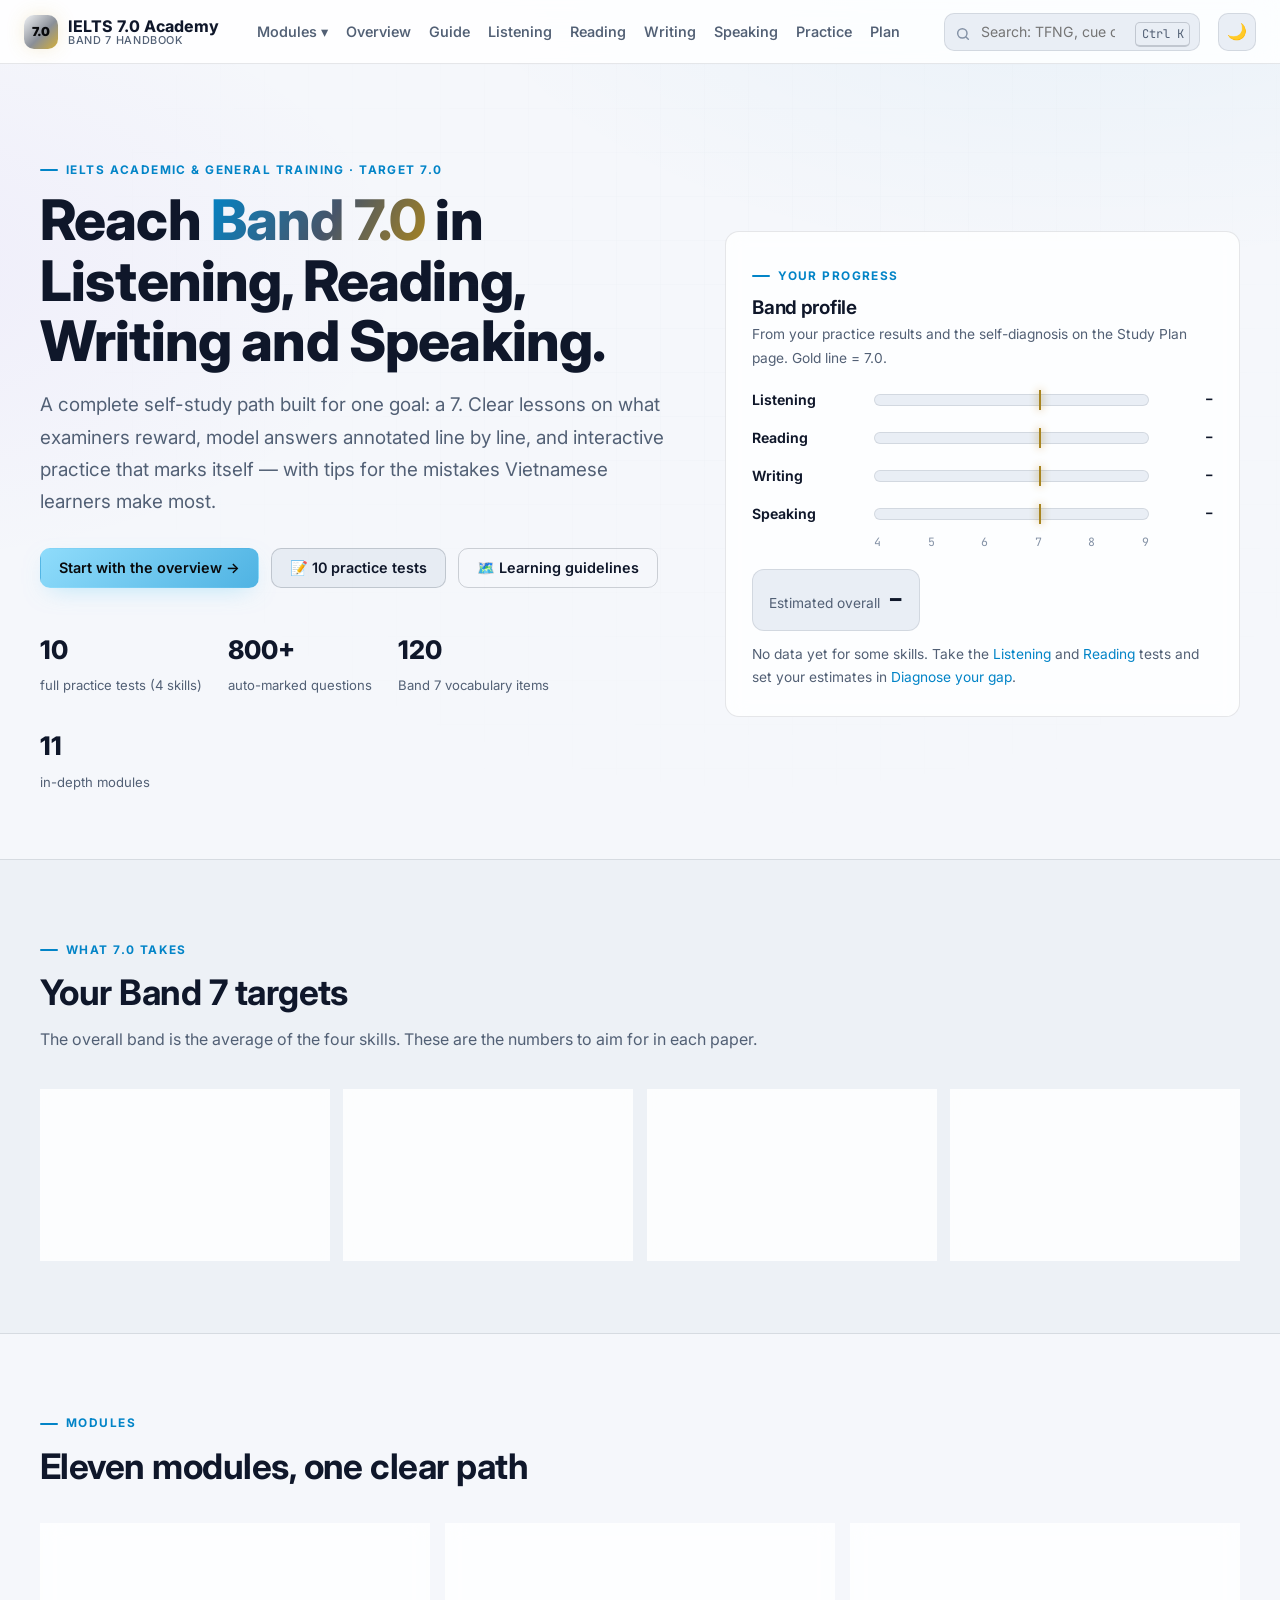
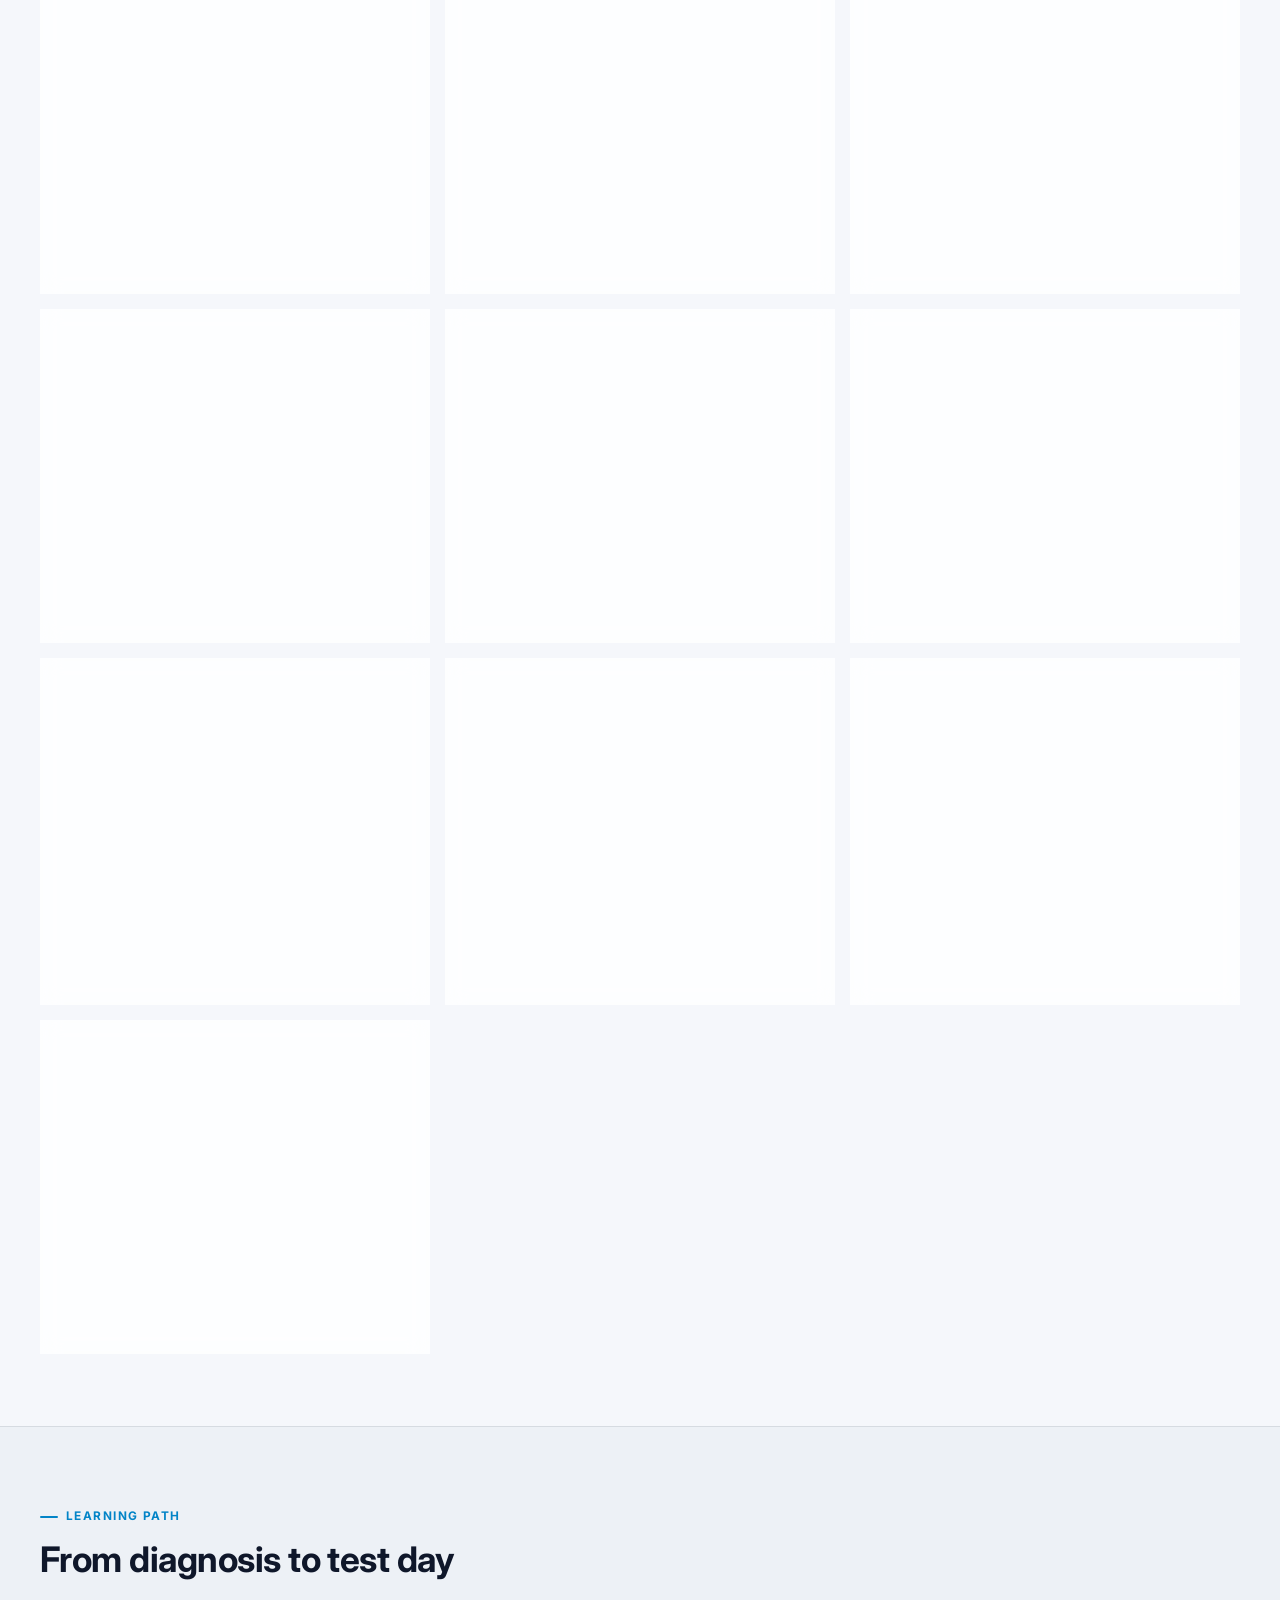
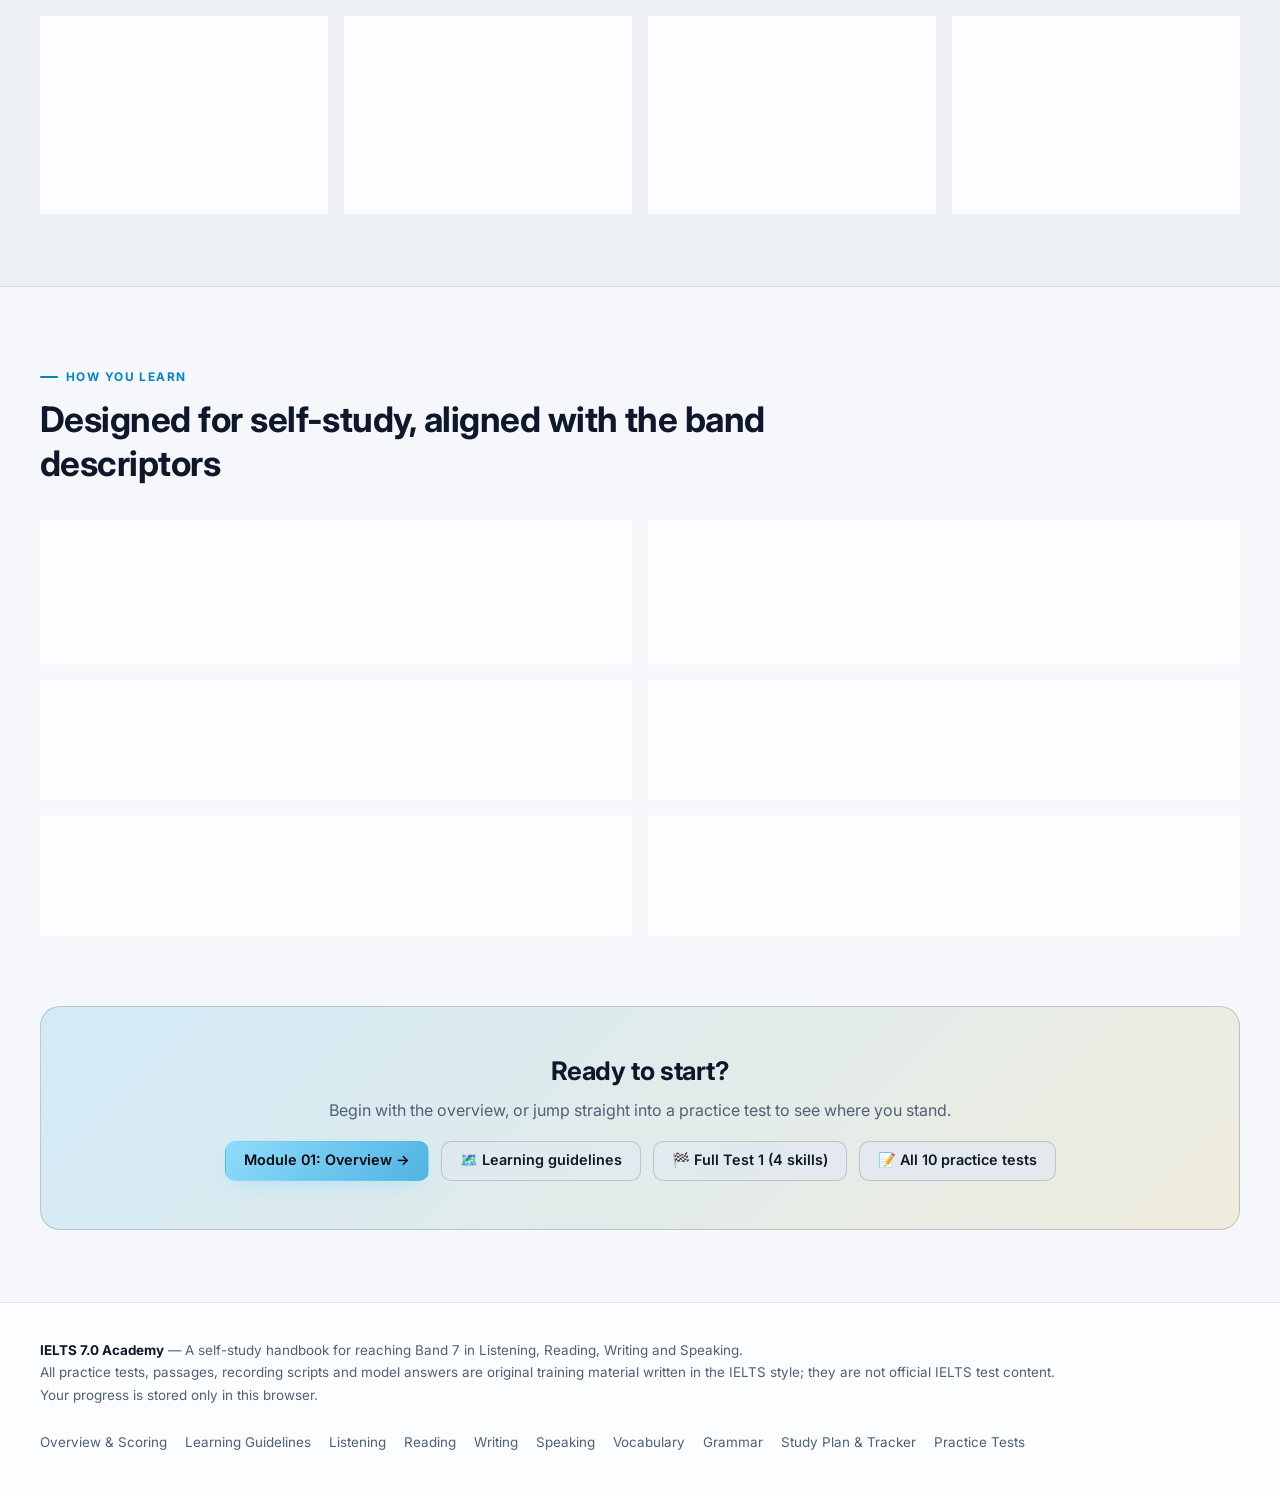
==== commit 3bdc11b7: "Add 10 full practice tests and learning guidelines Practice Tests module (practice.html): choose a t" ====
--- a/ielts-academy/index.html
+++ b/ielts-academy/index.html
@@ -25,13 +25,14 @@
           <p class="lead">A complete self-study path built for one goal: a 7. Clear lessons on what examiners reward, model answers annotated line by line, and interactive practice that marks itself — with tips for the mistakes Vietnamese learners make most.</p>
           <div class="hero-cta">
             <a class="btn primary" href="overview.html">Start with the overview →</a>
-            <a class="btn" href="plan.html">🗓️ 12-week study plan</a>
+            <a class="btn" href="practice.html">📝 10 practice tests</a>
+            <a class="btn ghost" href="guide.html">🗺️ Learning guidelines</a>
           </div>
           <div class="hero-stats">
-            <div><b>80</b><span>test questions with audio</span></div>
-            <div><b>6</b><span>annotated model answers</span></div>
+            <div><b>10</b><span>full practice tests (4 skills)</span></div>
+            <div><b>800+</b><span>auto-marked questions</span></div>
             <div><b>120</b><span>Band 7 vocabulary items</span></div>
-            <div><b>8</b><span>in-depth modules</span></div>
+            <div><b>11</b><span>in-depth modules</span></div>
           </div>
         </div>
         <div class="glass band-board" id="board">
@@ -66,7 +67,7 @@
       <div class="l-inner">
         <div class="l-head">
           <div class="eyebrow">Modules</div>
-          <h2>Eight modules, one clear path</h2>
+          <h2>Eleven modules, one clear path</h2>
         </div>
         <div class="grid grid-3" id="module-grid"></div>
       </div>
@@ -94,7 +95,7 @@
           <h2>Designed for self-study, aligned with the band descriptors</h2>
         </div>
         <div class="grid grid-2">
-          <div class="feature glass card"><div class="fi">🎧</div><div><h4>Listening tests with real audio</h4><p>Your browser reads the recordings aloud with British voices, in exam mode with reading time — plus a spelling and number dictation trainer.</p></div></div>
+          <div class="feature glass card"><div class="fi">📝</div><div><h4>10 full practice tests</h4><p>Choose a skill and a test, or sit a full 4-skill test with exam timers. Listening audio is read aloud by your browser in exam mode, and you finish with a band report.</p></div></div>
           <div class="feature glass card"><div class="fi">📖</div><div><h4>Computer-style reading</h4><p>Split-screen passages, highlighting, a 60-minute timer and instant band estimates with an explanation for every answer.</p></div></div>
           <div class="feature glass card"><div class="fi">🖍</div><div><h4>Annotated model answers</h4><p>Toggle colour-coded annotations to see exactly which phrases earn marks for Task Response, Cohesion, Vocabulary and Grammar.</p></div></div>
           <div class="feature glass card"><div class="fi">🎙️</div><div><h4>Speaking studio</h4><p>Cue cards with 1-minute prep and 2-minute talk timers, an examiner voice, self-recording and a live transcript that flags filler words.</p></div></div>
@@ -111,9 +112,9 @@
           <p class="muted">Begin with the overview, or jump straight into a practice test to see where you stand.</p>
           <div class="hero-cta" style="justify-content:center">
             <a class="btn primary" href="overview.html">Module 01: Overview →</a>
-            <a class="btn" href="listening.html#practice">🎧 Listening test</a>
-            <a class="btn" href="reading.html#practice">📖 Reading test</a>
-            <a class="btn" href="writing.html#studio">✍️ Writing studio</a>
+            <a class="btn" href="guide.html">🗺️ Learning guidelines</a>
+            <a class="btn" href="practice.html#t=1&s=full">🏁 Full Test 1 (4 skills)</a>
+            <a class="btn" href="practice.html">📝 All 10 practice tests</a>
           </div>
         </div>
       </div>
--- a/ielts-academy/assets/css/main.css
+++ b/ielts-academy/assets/css/main.css
@@ -813,3 +813,85 @@
 .transcript h4 { margin: 0 0 4px; }
 .transcript + .transcript { margin-top: 12px; }
 .badge.gold { background: rgba(212, 175, 55, 0.12); color: var(--gold); border-color: rgba(212, 175, 55, 0.35); }
+/* Process diagram (Task 1) */
+.flow { display: flex; flex-wrap: wrap; align-items: center; gap: 6px; justify-content: center; padding: 6px 0; }
+.flow-step { flex: 0 1 150px; padding: 10px 12px; border-radius: 10px; background: var(--panel-2); border: 1px solid var(--border-hi); font-size: 0.84rem; color: var(--text-2); text-align: center; }
+.flow-step .fs-n { display: block; font: 800 0.72rem var(--mono); color: var(--blue); margin-bottom: 2px; }
+.flow-arrow { color: var(--faint); font-weight: 800; }
+
+/* ===================================================== Practice tests */
+.pick-steps { display: grid; grid-template-columns: minmax(0, 1fr) minmax(0, 1.4fr); gap: 18px; margin-bottom: 18px; }
+.pick-label { font-size: 0.74rem; text-transform: uppercase; letter-spacing: 0.1em; color: var(--muted); font-weight: 750; margin: 0 0 8px; }
+.mode-pick, .skill-pick { display: grid; gap: 8px; }
+.mode-pick { grid-template-columns: 1fr 1fr; }
+.skill-pick { grid-template-columns: repeat(4, minmax(0, 1fr)); }
+.mode-pick button, .skill-pick button { text-align: left; font: inherit; cursor: pointer; padding: 12px 14px; border-radius: 12px; background: var(--surface); border: 1px solid var(--border); color: var(--text); transition: 0.15s; font-weight: 650; font-size: 0.92rem; }
+.mode-pick button small, .skill-pick button small { display: block; font-weight: 500; color: var(--muted); font-size: 0.76rem; margin-top: 2px; }
+.mode-pick button:hover, .skill-pick button:hover { border-color: var(--blue); }
+.mode-pick button.sel { border-color: var(--gold); background: linear-gradient(135deg, rgba(212, 175, 55, 0.14), var(--surface)); }
+.skill-pick button.sel { border-color: var(--accent); background: linear-gradient(135deg, color-mix(in srgb, var(--accent) 16%, transparent), var(--surface)); }
+#skill-step.off { opacity: 0.35; pointer-events: none; }
+.test-grid { display: grid; grid-template-columns: repeat(5, minmax(0, 1fr)); gap: 10px; }
+.test-card { text-align: left; font: inherit; cursor: pointer; padding: 14px; border-radius: 12px; background: var(--surface); border: 1px solid var(--border); color: var(--text-2); transition: 0.15s; display: flex; flex-direction: column; gap: 6px; min-height: 132px; }
+.test-card:hover { border-color: var(--blue); transform: translateY(-2px); }
+.test-card.sel { border-color: var(--gold); box-shadow: 0 0 0 3px rgba(212, 175, 55, 0.18); background: var(--surface-hi); }
+.test-card b { color: var(--text); font-size: 1rem; }
+.test-card .tc-topics { font-size: 0.74rem; color: var(--muted); line-height: 1.45; flex: 1; }
+.test-card .tc-scores { display: flex; gap: 4px; flex-wrap: wrap; }
+.test-card .tc-scores span { font: 700 0.66rem var(--mono); padding: 2px 6px; border-radius: 6px; background: var(--bg-3); border: 1px solid var(--border); color: var(--faint); }
+.test-card .tc-scores span.ok { color: var(--green); border-color: rgba(52, 211, 153, 0.4); }
+.test-card .tc-scores span.low { color: var(--amber); border-color: rgba(251, 191, 36, 0.4); }
+.start-bar { display: flex; align-items: center; gap: 12px; flex-wrap: wrap; padding: 14px 18px; margin-top: 14px; position: sticky; bottom: 12px; z-index: 6; box-shadow: var(--shadow); }
+.runner-head { display: flex; align-items: center; gap: 12px; flex-wrap: wrap; padding: 16px 20px; margin-bottom: 14px; }
+.stepper { display: flex; gap: 6px; flex-wrap: wrap; margin-bottom: 14px; }
+.stepper span { padding: 6px 14px; border-radius: 99px; font-size: 0.8rem; font-weight: 650; background: var(--bg-3); border: 1px solid var(--border); color: var(--muted); }
+.stepper span.on { color: var(--text); border-color: var(--gold); background: rgba(212, 175, 55, 0.14); }
+.stepper span.done { color: var(--green); border-color: rgba(52, 211, 153, 0.4); }
+.runner-foot { display: flex; justify-content: flex-end; gap: 10px; flex-wrap: wrap; margin-top: 18px; }
+.task-panel { display: grid; grid-template-columns: minmax(0, 1fr) minmax(0, 1.15fr); gap: 16px; align-items: start; }
+.task-panel textarea { width: 100%; min-height: 460px; resize: vertical; padding: 16px 18px; border-radius: 12px; background: var(--paper); color: var(--text); border: 1px solid var(--border-hi); font-family: var(--serif); font-size: 1.02rem; line-height: 1.75; }
+.task-panel textarea:focus { outline: none; border-color: var(--blue); box-shadow: 0 0 0 3px var(--blue-dim); }
+.crit-grid { display: grid; grid-template-columns: repeat(4, minmax(0, 1fr)); gap: 8px; margin: 8px 0; }
+.crit-grid label { font-size: 0.72rem; color: var(--muted); text-transform: uppercase; letter-spacing: 0.06em; display: flex; flex-direction: column; gap: 4px; }
+.result-grid { display: grid; grid-template-columns: repeat(5, minmax(0, 1fr)); gap: 12px; margin: 14px 0; }
+.result-grid div { text-align: center; padding: 16px 8px; border-radius: 14px; background: var(--surface); border: 1px solid var(--border); }
+.result-grid b { display: block; font: 800 1.9rem var(--mono); color: var(--text); }
+.result-grid small { font-size: 0.72rem; text-transform: uppercase; letter-spacing: 0.08em; color: var(--muted); }
+.result-grid .overall { border-color: var(--gold); background: linear-gradient(180deg, rgba(212, 175, 55, 0.12), var(--surface)); }
+.sp-q { font-size: 1.2rem; color: var(--text); margin: 6px 0 0; }
+@media (max-width: 1100px) {
+  .pick-steps, .task-panel { grid-template-columns: minmax(0, 1fr); }
+  .test-grid { grid-template-columns: repeat(3, minmax(0, 1fr)); }
+  .result-grid { grid-template-columns: repeat(3, minmax(0, 1fr)); }
+}
+@media (max-width: 640px) {
+  .skill-pick, .test-grid, .crit-grid, .result-grid { grid-template-columns: repeat(2, minmax(0, 1fr)); }
+  .mode-pick { grid-template-columns: minmax(0, 1fr); }
+}
+
+/* ===================================================== Learning guidelines */
+.path { display: flex; flex-direction: column; gap: 14px; margin: 18px 0; position: relative; }
+.path-stage { display: grid; grid-template-columns: 150px minmax(0, 1fr); gap: 0; padding: 0; overflow: hidden; border-left: 4px solid var(--accent); }
+.path-stage > .ps-head { padding: 18px 16px; background: linear-gradient(180deg, color-mix(in srgb, var(--accent) 14%, transparent), transparent); border-right: 1px solid var(--border); }
+.path-stage .ps-n { font: 800 0.72rem var(--mono); color: var(--accent); text-transform: uppercase; letter-spacing: 0.1em; }
+.path-stage .ps-t { font-weight: 750; color: var(--text); font-size: 1rem; margin: 4px 0; line-height: 1.3; }
+.path-stage .ps-band { display: inline-block; margin-top: 6px; font: 800 1.3rem var(--mono); color: var(--text); }
+.path-stage .ps-band small { display: block; font: 600 0.68rem var(--font); color: var(--muted); text-transform: uppercase; letter-spacing: 0.06em; }
+.path-stage > .ps-body { display: grid; grid-template-columns: minmax(0, 1.3fr) minmax(0, 1fr); gap: 0; }
+.path-stage .ps-col { padding: 16px 18px; font-size: 0.88rem; }
+.path-stage .ps-col + .ps-col { border-left: 1px solid var(--border); }
+.path-stage .ps-col h5 { margin: 0 0 6px; font-size: 0.72rem; text-transform: uppercase; letter-spacing: 0.08em; color: var(--muted); }
+.path-stage .ps-col ul { margin: 0 0 10px; padding-left: 1.1rem; }
+.path-stage .ps-col ul:last-child { margin-bottom: 0; }
+.path-stage .ps-exit { margin-top: 10px; padding: 8px 12px; border-radius: 8px; background: var(--hl-good); border: 1px solid rgba(52, 211, 153, 0.3); font-size: 0.84rem; }
+.path-stage .ps-exit b { color: var(--green); }
+.guide-link { display: flex; gap: 12px; align-items: center; padding: 12px 16px; margin: 14px 0 0; border-radius: 12px; border: 1px dashed var(--border-hi); background: var(--surface); font-size: 0.9rem; }
+.guide-link b { color: var(--text); }
+@media (max-width: 900px) {
+  .path-stage, .path-stage > .ps-body { grid-template-columns: minmax(0, 1fr); }
+  .path-stage > .ps-head { border-right: 0; border-bottom: 1px solid var(--border); }
+  .path-stage .ps-col + .ps-col { border-left: 0; border-top: 1px solid var(--border); }
+}
+.main-nav a, .nav-drop > button { white-space: nowrap; }
+@media (max-width: 1320px) { .main-nav a, .nav-drop > button { padding: 7px 8px; } .global-search { width: min(260px, 24vw); } }
+@media (max-width: 1180px) { .main-nav { display: none; } }
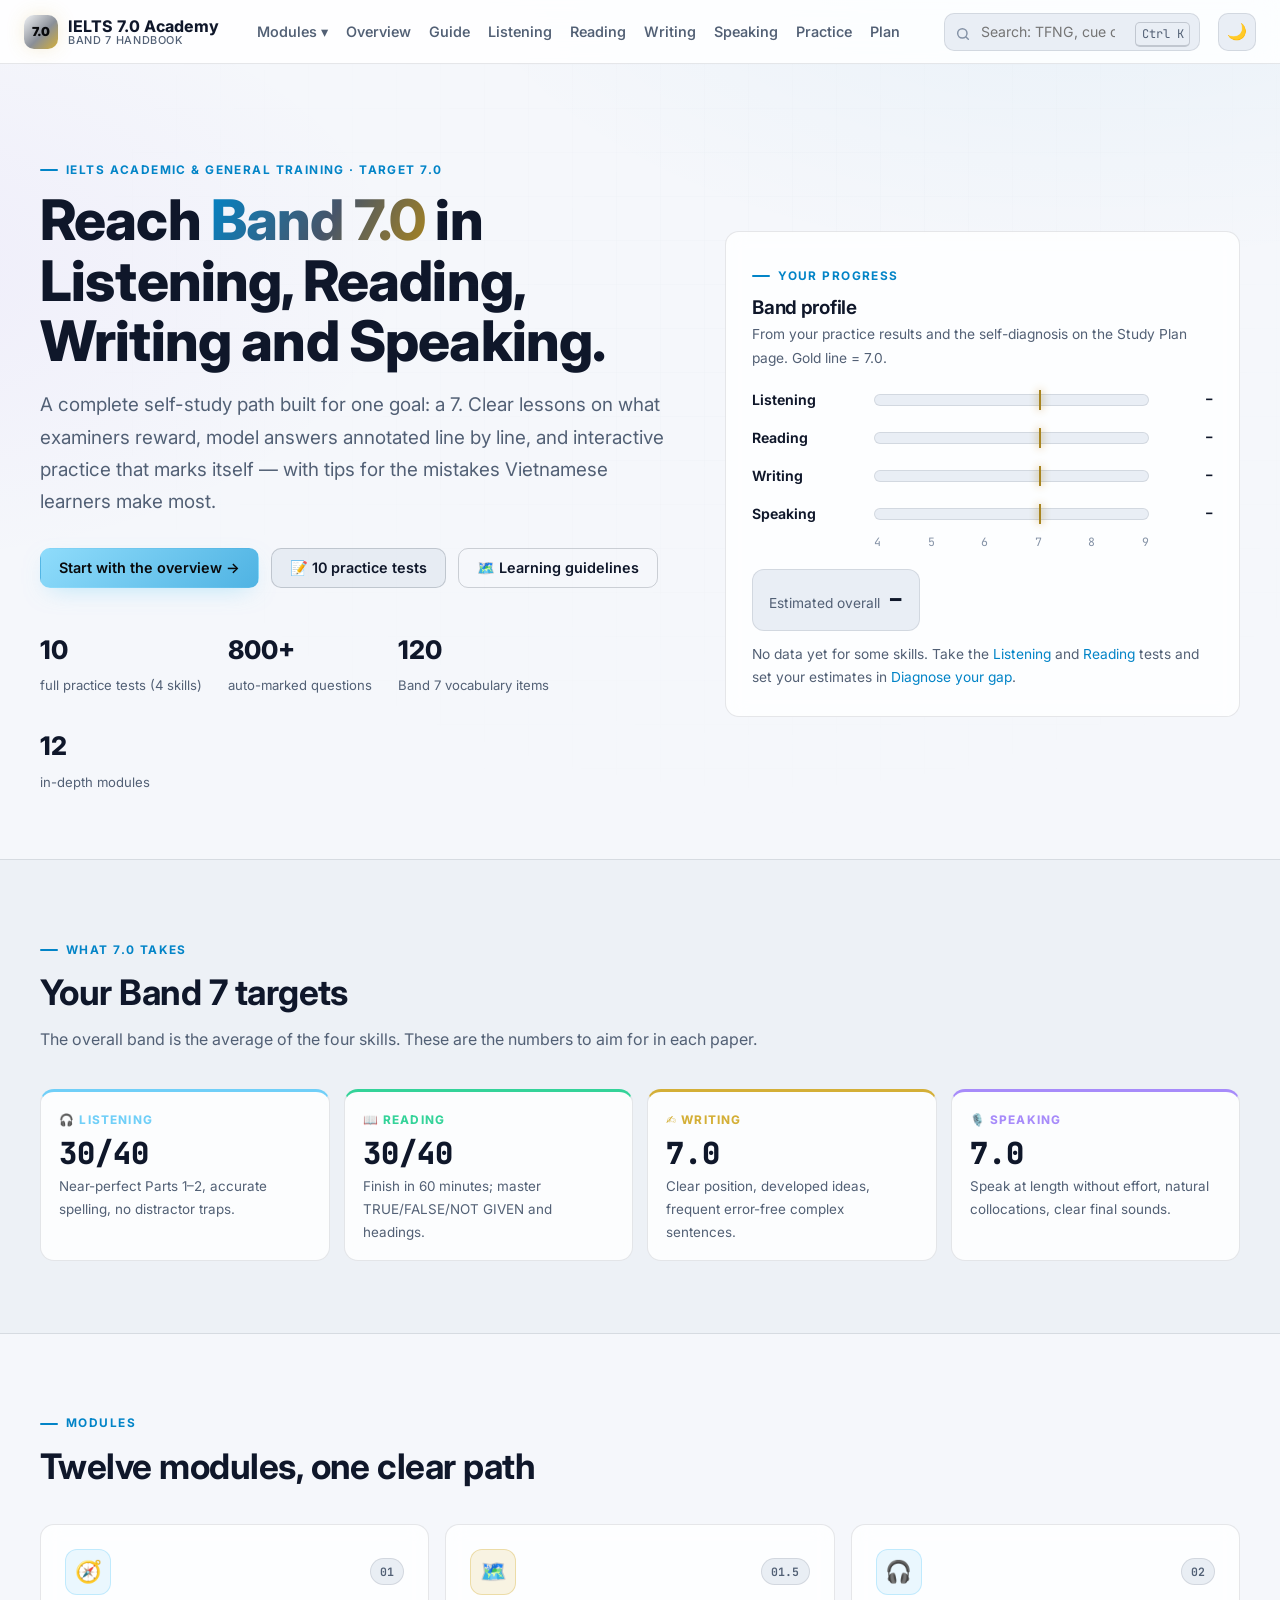
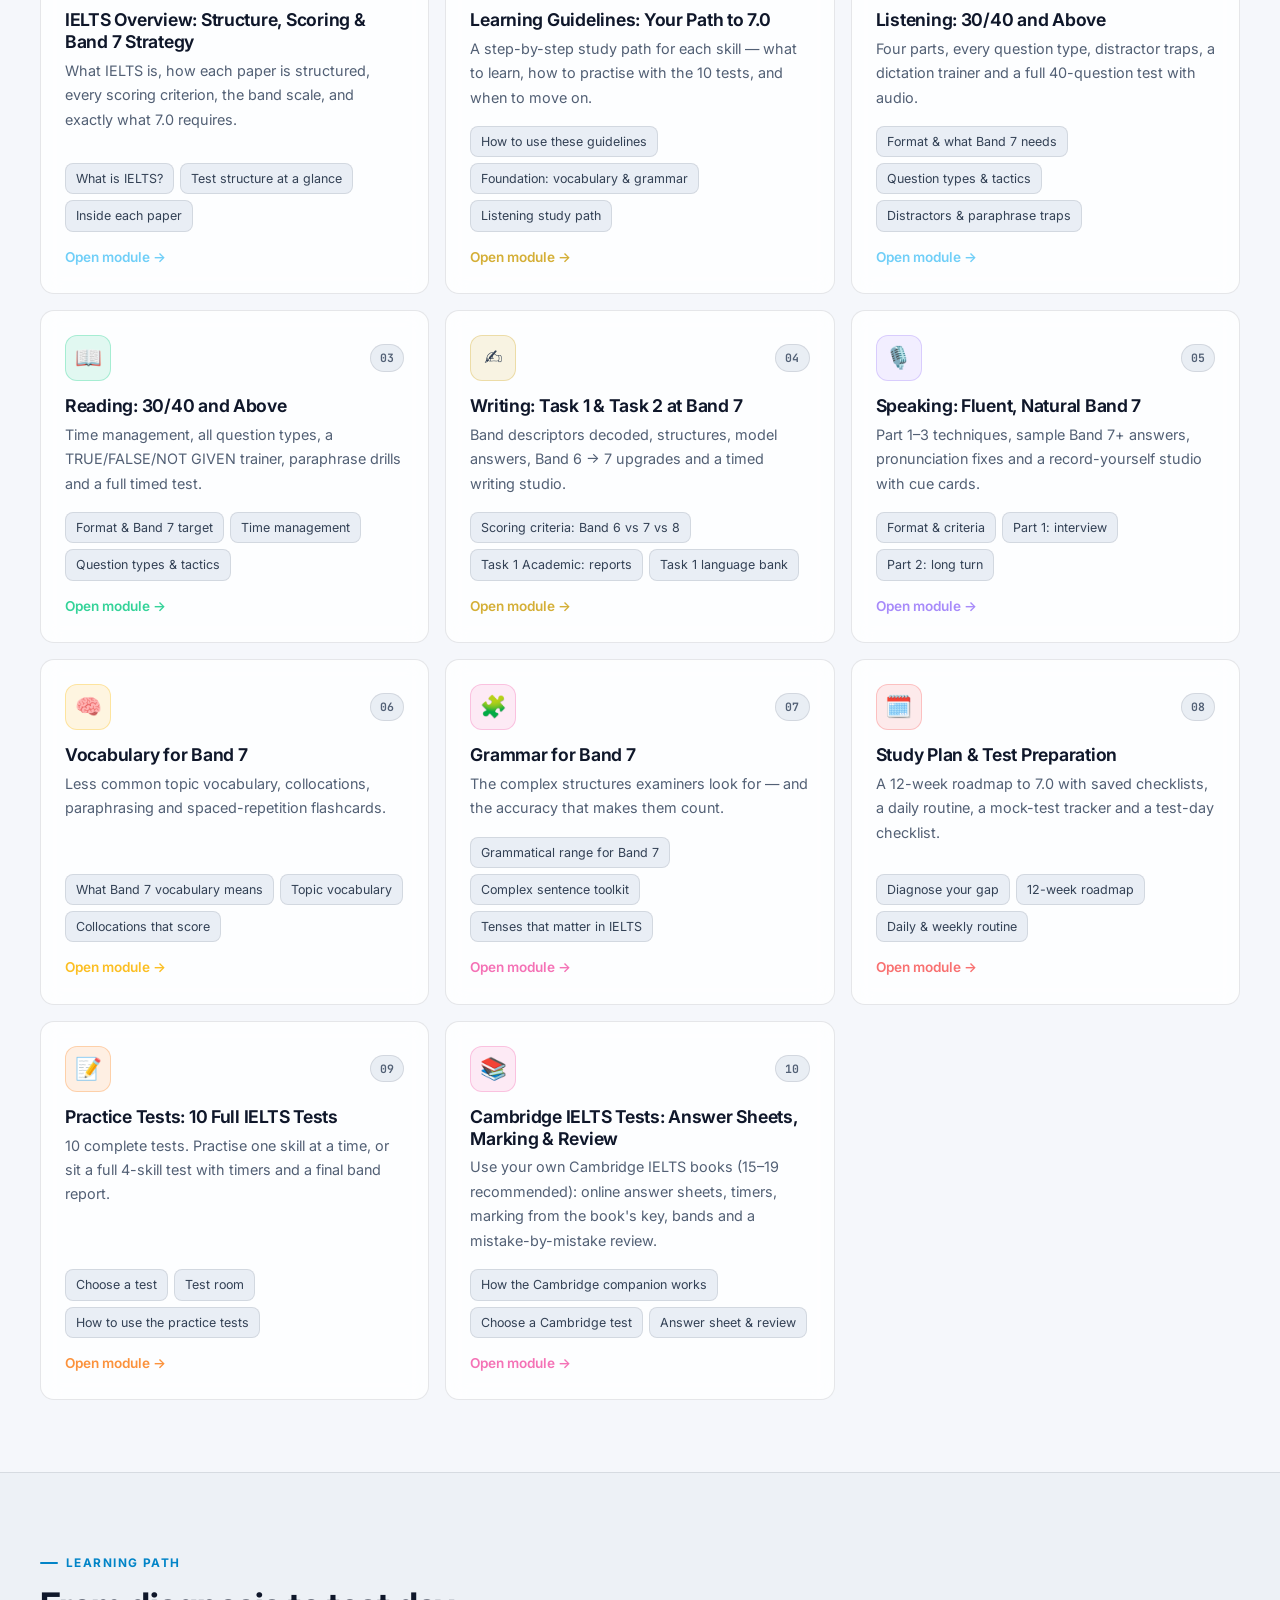
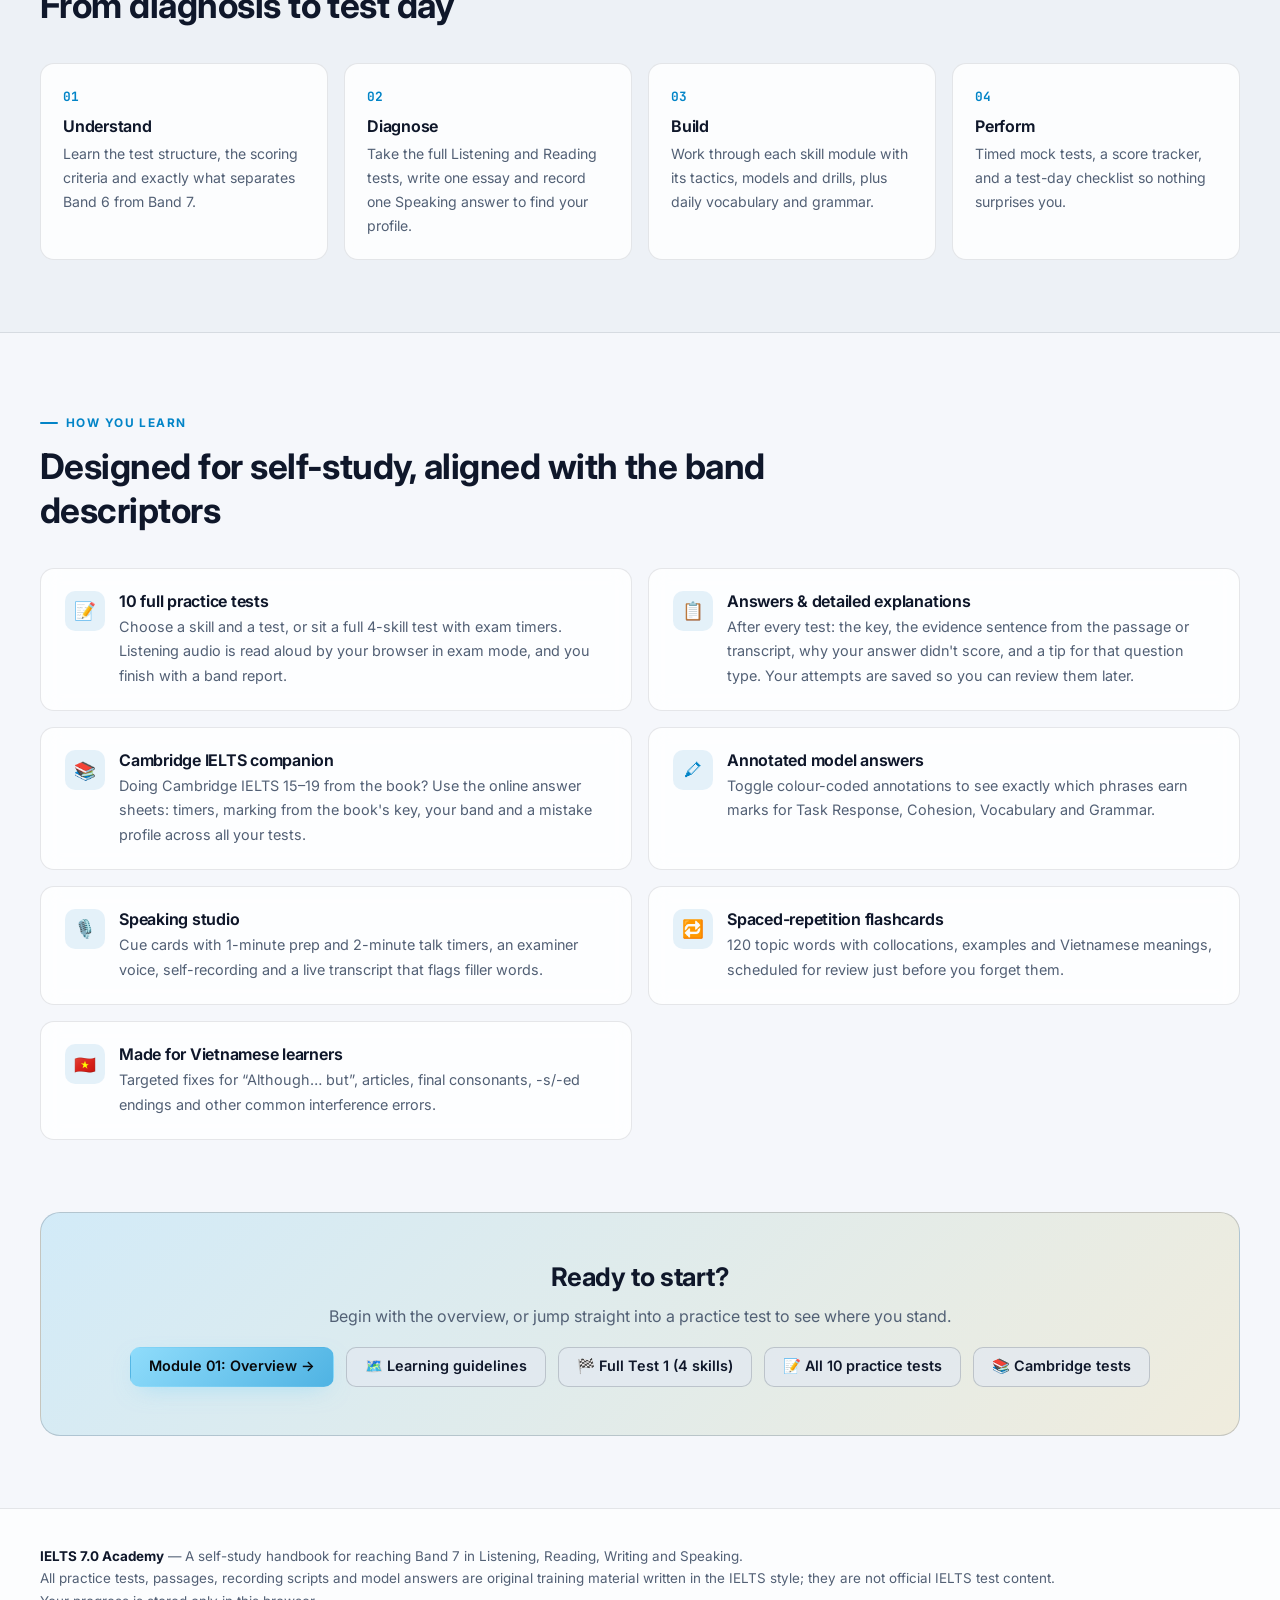
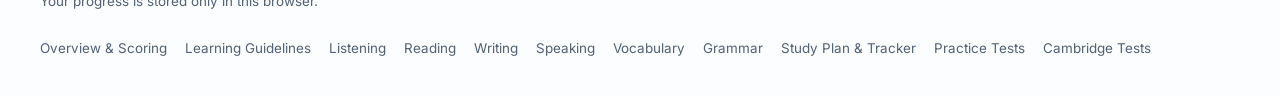
==== commit 6c522a59: "Add answer review with explanations and a Cambridge IELTS companion Answers & explanations: after ma" ====
--- a/ielts-academy/index.html
+++ b/ielts-academy/index.html
@@ -32,7 +32,7 @@
             <div><b>10</b><span>full practice tests (4 skills)</span></div>
             <div><b>800+</b><span>auto-marked questions</span></div>
             <div><b>120</b><span>Band 7 vocabulary items</span></div>
-            <div><b>11</b><span>in-depth modules</span></div>
+            <div><b>12</b><span>in-depth modules</span></div>
           </div>
         </div>
         <div class="glass band-board" id="board">
@@ -67,7 +67,7 @@
       <div class="l-inner">
         <div class="l-head">
           <div class="eyebrow">Modules</div>
-          <h2>Eleven modules, one clear path</h2>
+          <h2>Twelve modules, one clear path</h2>
         </div>
         <div class="grid grid-3" id="module-grid"></div>
       </div>
@@ -96,7 +96,8 @@
         </div>
         <div class="grid grid-2">
           <div class="feature glass card"><div class="fi">📝</div><div><h4>10 full practice tests</h4><p>Choose a skill and a test, or sit a full 4-skill test with exam timers. Listening audio is read aloud by your browser in exam mode, and you finish with a band report.</p></div></div>
-          <div class="feature glass card"><div class="fi">📖</div><div><h4>Computer-style reading</h4><p>Split-screen passages, highlighting, a 60-minute timer and instant band estimates with an explanation for every answer.</p></div></div>
+          <div class="feature glass card"><div class="fi">📋</div><div><h4>Answers &amp; detailed explanations</h4><p>After every test: the key, the evidence sentence from the passage or transcript, why your answer didn't score, and a tip for that question type. Your attempts are saved so you can review them later.</p></div></div>
+          <div class="feature glass card"><div class="fi">📚</div><div><h4>Cambridge IELTS companion</h4><p>Doing Cambridge IELTS 15–19 from the book? Use the online answer sheets: timers, marking from the book's key, your band and a mistake profile across all your tests.</p></div></div>
           <div class="feature glass card"><div class="fi">🖍</div><div><h4>Annotated model answers</h4><p>Toggle colour-coded annotations to see exactly which phrases earn marks for Task Response, Cohesion, Vocabulary and Grammar.</p></div></div>
           <div class="feature glass card"><div class="fi">🎙️</div><div><h4>Speaking studio</h4><p>Cue cards with 1-minute prep and 2-minute talk timers, an examiner voice, self-recording and a live transcript that flags filler words.</p></div></div>
           <div class="feature glass card"><div class="fi">🔁</div><div><h4>Spaced-repetition flashcards</h4><p>120 topic words with collocations, examples and Vietnamese meanings, scheduled for review just before you forget them.</p></div></div>
@@ -115,6 +116,7 @@
             <a class="btn" href="guide.html">🗺️ Learning guidelines</a>
             <a class="btn" href="practice.html#t=1&s=full">🏁 Full Test 1 (4 skills)</a>
             <a class="btn" href="practice.html">📝 All 10 practice tests</a>
+            <a class="btn" href="cambridge.html">📚 Cambridge tests</a>
           </div>
         </div>
       </div>
--- a/ielts-academy/assets/css/main.css
+++ b/ielts-academy/assets/css/main.css
@@ -353,6 +353,7 @@
 select.inp:focus, input.inp:focus, textarea.inp:focus { outline: none; border-color: var(--blue); box-shadow: 0 0 0 3px var(--blue-dim); }
 
 /* Callouts */
+[hidden] { display: none !important; }
 .callout { display: grid; grid-template-columns: 36px 1fr; gap: 12px; padding: 16px 18px; border-radius: var(--radius-sm); margin: 18px 0; border: 1px solid var(--border); border-left-width: 3px; background: var(--surface); }
 .callout > .ci { font-size: 1.25rem; line-height: 1.4; }
 .callout > div > :last-child { margin-bottom: 0; }
@@ -849,8 +850,8 @@
 .stepper span.done { color: var(--green); border-color: rgba(52, 211, 153, 0.4); }
 .runner-foot { display: flex; justify-content: flex-end; gap: 10px; flex-wrap: wrap; margin-top: 18px; }
 .task-panel { display: grid; grid-template-columns: minmax(0, 1fr) minmax(0, 1.15fr); gap: 16px; align-items: start; }
-.task-panel textarea { width: 100%; min-height: 460px; resize: vertical; padding: 16px 18px; border-radius: 12px; background: var(--paper); color: var(--text); border: 1px solid var(--border-hi); font-family: var(--serif); font-size: 1.02rem; line-height: 1.75; }
-.task-panel textarea:focus { outline: none; border-color: var(--blue); box-shadow: 0 0 0 3px var(--blue-dim); }
+.task-panel textarea.w-essay { width: 100%; min-height: 460px; resize: vertical; padding: 16px 18px; border-radius: 12px; background: var(--paper); color: var(--text); border: 1px solid var(--border-hi); font-family: var(--serif); font-size: 1.02rem; line-height: 1.75; }
+.task-panel textarea.w-essay:focus { outline: none; border-color: var(--blue); box-shadow: 0 0 0 3px var(--blue-dim); }
 .crit-grid { display: grid; grid-template-columns: repeat(4, minmax(0, 1fr)); gap: 8px; margin: 8px 0; }
 .crit-grid label { font-size: 0.72rem; color: var(--muted); text-transform: uppercase; letter-spacing: 0.06em; display: flex; flex-direction: column; gap: 4px; }
 .result-grid { display: grid; grid-template-columns: repeat(5, minmax(0, 1fr)); gap: 12px; margin: 14px 0; }
@@ -895,3 +896,76 @@
 .main-nav a, .nav-drop > button { white-space: nowrap; }
 @media (max-width: 1320px) { .main-nav a, .nav-drop > button { padding: 7px 8px; } .global-search { width: min(260px, 24vw); } }
 @media (max-width: 1180px) { .main-nav { display: none; } }
+
+/* ===================================================== Answer review */
+.quiz-last { margin: 10px 0; padding: 10px 14px; border-radius: 10px; background: var(--panel-2); border: 1px dashed var(--border-hi); display: flex; gap: 8px; align-items: center; flex-wrap: wrap; }
+.quiz-review, .rr-review { margin-top: 16px; }
+.review { padding: 18px; margin-top: 16px; }
+.rv-head { display: flex; align-items: center; gap: 10px; flex-wrap: wrap; }
+.rv-head h4 { margin: 0; }
+.rv-filter { display: inline-flex; border: 1px solid var(--border); border-radius: 10px; overflow: hidden; }
+.rv-filter button { font: inherit; font-size: 0.8rem; font-weight: 650; padding: 6px 10px; background: transparent; color: var(--muted); border: 0; cursor: pointer; }
+.rv-filter button + button { border-left: 1px solid var(--border); }
+.rv-filter button.on { background: var(--surface-hi); color: var(--text); }
+.rv-types { display: flex; flex-wrap: wrap; gap: 6px; margin-top: 12px; }
+.rv-type { font-size: 0.76rem; padding: 4px 9px; border-radius: 999px; border: 1px solid var(--border); background: var(--surface); color: var(--text-2); }
+.rv-type b { font-family: var(--mono); }
+.rv-type.ok { border-color: rgba(52, 211, 153, 0.45); }
+.rv-type.mid { border-color: rgba(251, 191, 36, 0.45); }
+.rv-type.low { border-color: rgba(248, 113, 113, 0.5); }
+.rv-list { display: flex; flex-direction: column; gap: 6px; }
+.rv-item { border: 1px solid var(--border); border-left: 3px solid var(--green); border-radius: 10px; background: var(--surface); }
+.rv-item.bad { border-left-color: var(--red); }
+.rv-item > summary { list-style: none; cursor: pointer; display: flex; align-items: center; gap: 10px; padding: 9px 12px; flex-wrap: wrap; }
+.rv-item > summary::-webkit-details-marker { display: none; }
+.rv-n { font: 800 0.8rem var(--mono); min-width: 38px; color: var(--text); }
+.rv-ans { display: flex; gap: 10px; flex-wrap: wrap; align-items: baseline; flex: 1; min-width: 0; }
+.rv-key { font-weight: 700; color: var(--green); overflow-wrap: anywhere; }
+.rv-you { font-size: 0.82rem; color: var(--red); text-decoration: line-through; text-decoration-color: color-mix(in srgb, var(--red) 50%, transparent); overflow-wrap: anywhere; }
+.rv-tt { font-size: 0.7rem; text-transform: uppercase; letter-spacing: 0.06em; color: var(--faint); }
+.rv-body { padding: 4px 14px 14px 60px; display: flex; flex-direction: column; gap: 8px; font-size: 0.88rem; }
+.rv-body .key { color: var(--green); font-weight: 700; }
+.rv-q { color: var(--text-2); font-style: italic; }
+.rv-blank { font-style: normal; color: var(--faint); }
+.rv-why { color: var(--text-2); }
+.rv-ev { padding: 8px 12px; border-radius: 8px; background: var(--panel-2); border: 1px solid var(--border); }
+.rv-ev p { margin: 4px 0 0; font-family: var(--serif); color: var(--text); overflow-wrap: anywhere; }
+.rv-ev .spk { font: 700 0.72rem var(--font); text-transform: uppercase; letter-spacing: 0.06em; color: var(--blue); margin-right: 6px; }
+.rv-ev mark { background: rgba(212, 175, 55, 0.3); color: inherit; border-radius: 3px; padding: 0 2px; }
+.rv-diag { padding: 8px 12px; border-radius: 8px; border: 1px solid rgba(248, 113, 113, 0.35); background: color-mix(in srgb, var(--red) 7%, transparent); }
+.rv-fix:empty { display: none; }
+.rv-fix { padding: 8px 12px; border-radius: 8px; border: 1px solid rgba(251, 191, 36, 0.35); background: color-mix(in srgb, var(--amber) 7%, transparent); }
+.rv-tip { color: var(--muted); font-size: 0.84rem; }
+.rv-edit { display: flex; gap: 12px; flex-wrap: wrap; }
+.rv-edit label, .rv-note-l { display: flex; flex-direction: column; gap: 4px; font-size: 0.74rem; color: var(--muted); text-transform: uppercase; letter-spacing: 0.05em; }
+.rv-note { width: 100%; resize: vertical; text-transform: none; letter-spacing: 0; font-size: 0.88rem; }
+@media (max-width: 640px) { .rv-body { padding-left: 14px; } }
+
+/* ===================================================== Practice categories & Cambridge companion */
+.cat-switch { display: grid; grid-template-columns: repeat(2, minmax(0, 1fr)); gap: 8px; margin: 0 0 8px; }
+.cat-switch a { display: block; padding: 12px 16px; border-radius: 12px; border: 1px solid var(--border); background: var(--surface); color: var(--text); text-decoration: none; transition: 0.15s; }
+.cat-switch a:hover { border-color: var(--blue); }
+.cat-switch a.sel { border-color: #f472b6; background: linear-gradient(135deg, rgba(244, 114, 182, 0.14), var(--surface)); }
+.cat-switch a small { display: block; color: var(--muted); font-size: 0.78rem; margin-top: 2px; }
+.cam-ranges { grid-template-columns: repeat(4, minmax(0, 1fr)); }
+.cam-book { margin-bottom: 12px; }
+.cam-book-h { font-weight: 750; font-size: 0.86rem; color: var(--text); margin: 0 0 6px; }
+.test-grid.cam { grid-template-columns: repeat(4, minmax(0, 1fr)); }
+.test-grid.cam .test-card { min-height: 0; }
+.as-grid { display: grid; grid-template-columns: repeat(4, minmax(0, 1fr)); gap: 12px; margin-top: 12px; }
+.as-sec { padding: 12px; border-radius: 12px; border: 1px solid var(--border); background: var(--surface); display: flex; flex-direction: column; gap: 6px; }
+.as-h { font-weight: 750; font-size: 0.82rem; margin-bottom: 2px; }
+.as-cell { display: grid; grid-template-columns: 28px minmax(0, 1fr); align-items: center; gap: 6px; }
+.as-cell span { font: 700 0.78rem var(--mono); color: var(--muted); text-align: right; }
+.as-cell input { width: 100%; min-width: 0; padding: 6px 8px; border-radius: 7px; border: 1px solid var(--border-hi); background: var(--paper); color: var(--text); font: 500 0.9rem var(--font); }
+.as-cell input:focus { outline: none; border-color: var(--blue); box-shadow: 0 0 0 3px var(--blue-dim); }
+.as-grid.key .as-cell input { border-style: dashed; }
+.an-row { display: grid; grid-template-columns: minmax(0, 1.4fr) minmax(60px, 1fr) 52px; gap: 10px; align-items: center; font-size: 0.84rem; padding: 4px 0; }
+.an-row b { font-family: var(--mono); text-align: right; }
+.an-bar { height: 8px; border-radius: 99px; background: var(--bg-3); overflow: hidden; }
+.an-bar i { display: block; height: 100%; border-radius: 99px; }
+.w-prompt { width: 100%; resize: vertical; margin-bottom: 12px; font-family: var(--serif); }
+.sp-setup textarea { width: 100%; margin-top: 6px; resize: vertical; }
+.sp-setup label { display: flex; flex-direction: column; }
+@media (max-width: 1100px) { .as-grid { grid-template-columns: repeat(2, minmax(0, 1fr)); } .cam-ranges { grid-template-columns: repeat(2, minmax(0, 1fr)); } .steps-4 { grid-template-columns: repeat(2, minmax(0, 1fr)); } }
+@media (max-width: 640px) { .test-grid.cam { grid-template-columns: repeat(2, minmax(0, 1fr)); } .cat-switch, .cam-ranges { grid-template-columns: minmax(0, 1fr); } .as-grid, .steps-4 { grid-template-columns: minmax(0, 1fr); } }
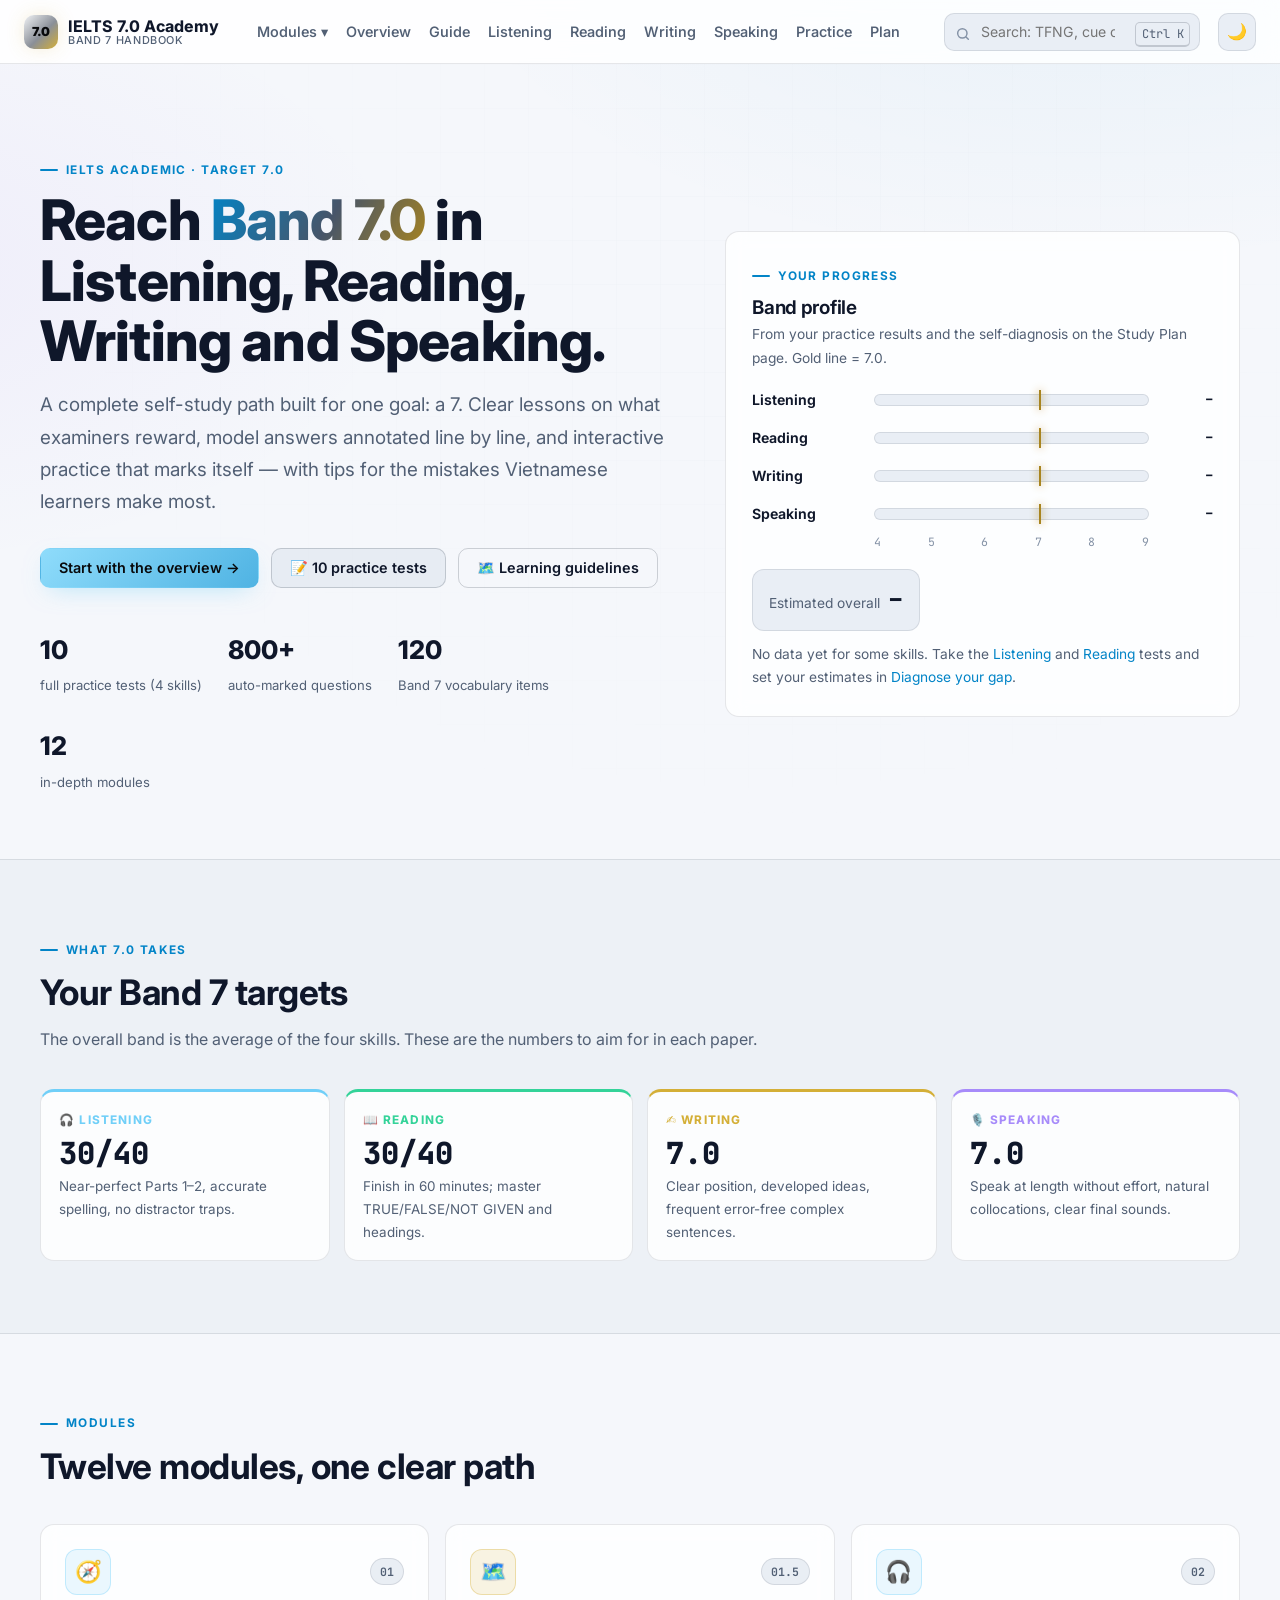
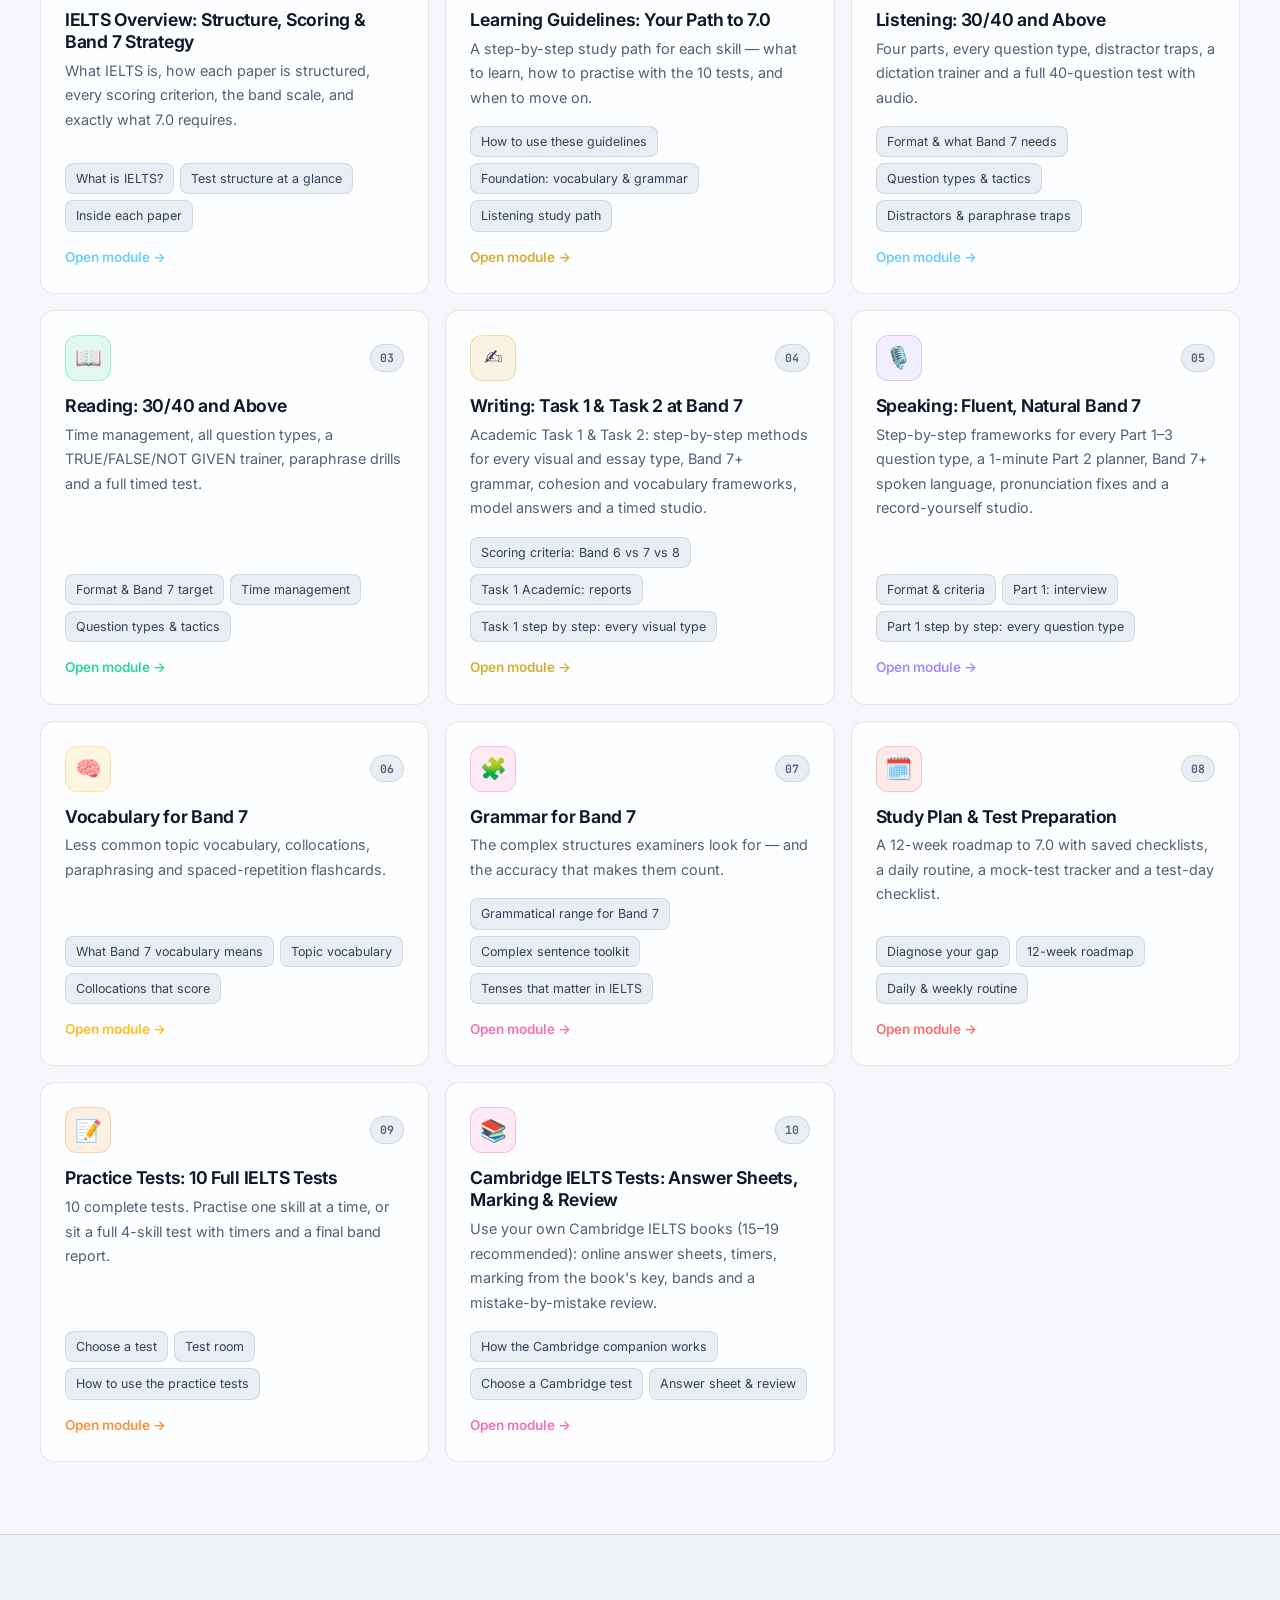
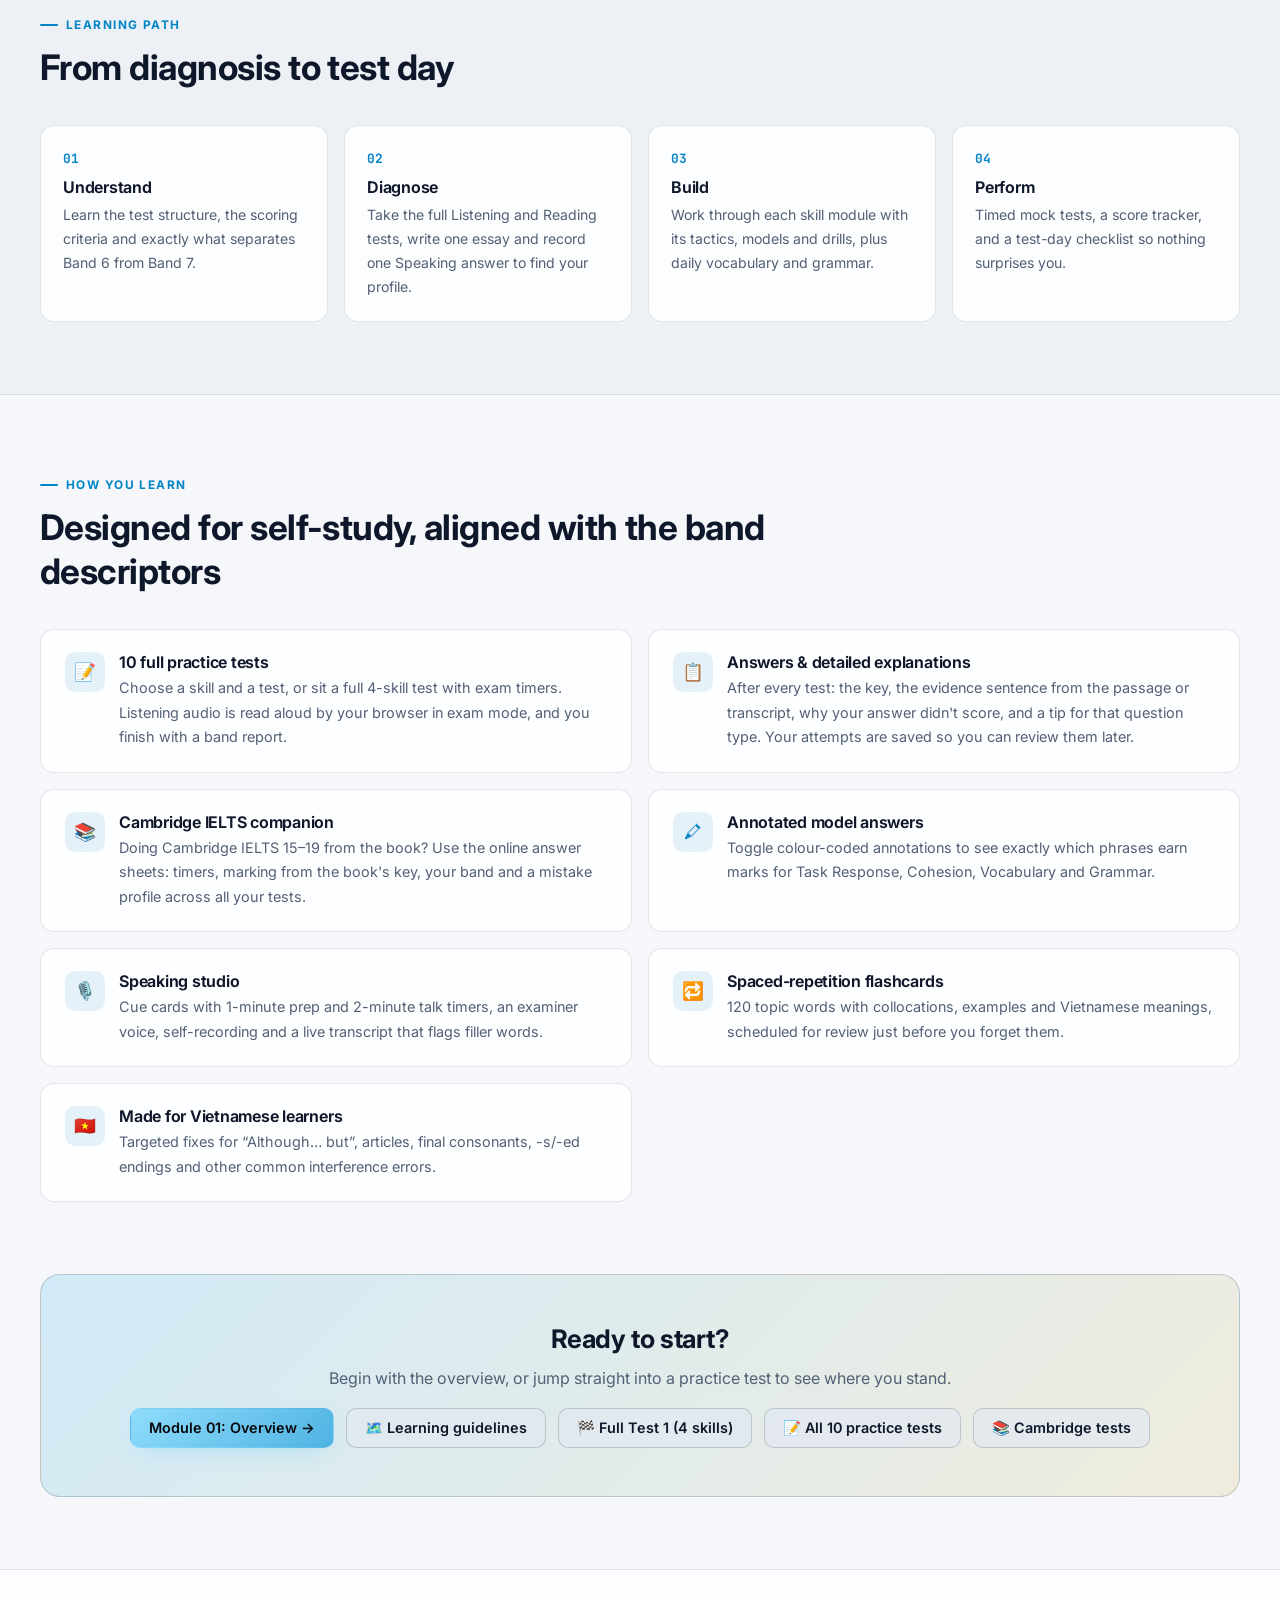
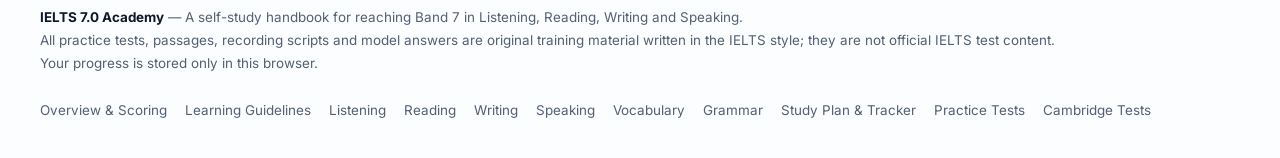
==== commit 7874d339: "Expand Academic Writing and Speaking with Band 7+ frameworks and methods Writing (Academic only): - " ====
--- a/ielts-academy/index.html
+++ b/ielts-academy/index.html
@@ -20,7 +20,7 @@
       <div class="hero-grid-bg"></div>
       <div class="hero-inner">
         <div>
-          <div class="eyebrow">IELTS Academic &amp; General Training · Target 7.0</div>
+          <div class="eyebrow">IELTS Academic · Target 7.0</div>
           <h1>Reach <span class="grad">Band 7.0</span> in Listening, Reading, Writing and Speaking.</h1>
           <p class="lead">A complete self-study path built for one goal: a 7. Clear lessons on what examiners reward, model answers annotated line by line, and interactive practice that marks itself — with tips for the mistakes Vietnamese learners make most.</p>
           <div class="hero-cta">
--- a/ielts-academy/assets/css/main.css
+++ b/ielts-academy/assets/css/main.css
@@ -969,3 +969,75 @@
 .sp-setup label { display: flex; flex-direction: column; }
 @media (max-width: 1100px) { .as-grid { grid-template-columns: repeat(2, minmax(0, 1fr)); } .cam-ranges { grid-template-columns: repeat(2, minmax(0, 1fr)); } .steps-4 { grid-template-columns: repeat(2, minmax(0, 1fr)); } }
 @media (max-width: 640px) { .test-grid.cam { grid-template-columns: repeat(2, minmax(0, 1fr)); } .cat-switch, .cam-ranges { grid-template-columns: minmax(0, 1fr); } .as-grid, .steps-4 { grid-template-columns: minmax(0, 1fr); } }
+
+/* ===================================================== Method sections (Writing & Speaking) */
+.quick-nav { display: flex; flex-wrap: wrap; gap: 6px; align-items: center; margin-top: 12px; }
+.quick-nav a { font-size: 0.8rem; font-weight: 650; padding: 5px 10px; border-radius: 999px; border: 1px solid var(--border); background: var(--surface); color: var(--text-2); text-decoration: none; }
+.quick-nav a:hover { border-color: var(--accent, var(--blue)); color: var(--text); }
+.steps { list-style: none; counter-reset: st; padding: 0; margin: 16px 0 22px; display: flex; flex-direction: column; gap: 8px; }
+.steps > li { counter-increment: st; position: relative; padding: 12px 16px 12px 58px; border-radius: 12px; background: var(--surface); border: 1px solid var(--border); }
+.steps > li::before { content: counter(st); position: absolute; left: 16px; top: 12px; width: 28px; height: 28px; border-radius: 50%; display: grid; place-items: center; font: 800 0.82rem var(--mono); color: #16130a; background: var(--accent, var(--gold)); }
+.steps .st-h { display: flex; align-items: center; gap: 10px; flex-wrap: wrap; }
+.steps .st-h b { color: var(--text); }
+.steps .st-time { font: 700 0.7rem var(--mono); padding: 2px 8px; border-radius: 6px; background: var(--bg-3); color: var(--muted); border: 1px solid var(--border); }
+.steps p { margin: 4px 0 0; font-size: 0.9rem; color: var(--text-2); }
+.method-grid { display: grid; grid-template-columns: repeat(2, minmax(0, 1fr)); gap: 14px; margin-bottom: 12px; }
+.method-grid h4 { margin: 0 0 6px; font-size: 0.86rem; text-transform: uppercase; letter-spacing: 0.06em; color: var(--accent, var(--blue)); }
+.method-grid ul { margin: 0; padding-left: 1.1rem; }
+.method-grid p { margin: 0; }
+.frames { margin: 12px 0; padding: 12px 16px; border-radius: 12px; background: color-mix(in srgb, var(--green) 7%, transparent); border: 1px solid rgba(52, 211, 153, 0.3); font-size: 0.9rem; }
+.frames ul { margin: 6px 0 0; padding-left: 1.1rem; }
+.frames li { margin: 3px 0; }
+.frames em { color: var(--green); font-style: normal; font-weight: 600; }
+.worked { margin: 12px 0; padding: 12px 16px; border-radius: 12px; background: var(--panel-2); border-left: 3px solid var(--gold); font-size: 0.88rem; line-height: 1.7; }
+.ladder { display: grid; grid-template-columns: repeat(5, minmax(0, 1fr)); gap: 8px; margin: 12px 0 16px; }
+.ladder > div { position: relative; padding: 12px; border-radius: 12px; background: var(--surface); border: 1px solid var(--border); display: flex; flex-direction: column; gap: 4px; }
+.ladder > div span { width: 24px; height: 24px; border-radius: 50%; display: grid; place-items: center; font: 800 0.75rem var(--mono); background: var(--gold); color: #16130a; }
+.ladder > div b { color: var(--text); }
+.ladder > div small { color: var(--muted); font-size: 0.8rem; line-height: 1.45; }
+.route { display: flex; gap: 4px; margin: 12px 0 6px; }
+.route > div { flex: 0 0 var(--w); min-width: 0; padding: 10px 10px; border-radius: 10px; background: linear-gradient(180deg, rgba(167, 139, 250, 0.18), var(--surface)); border: 1px solid var(--border); display: flex; flex-direction: column; gap: 2px; }
+.route b { font: 800 0.8rem var(--mono); color: var(--purple); }
+.route span { font-size: 0.76rem; color: var(--text-2); line-height: 1.35; overflow-wrap: anywhere; }
+.t.struct td:first-child { white-space: nowrap; }
+.t.struct em { color: var(--purple); font-style: normal; font-weight: 600; }
+/* Plan builder */
+.planner { padding: 18px; }
+.pl-top { display: flex; gap: 12px; align-items: flex-end; flex-wrap: wrap; justify-content: space-between; margin-bottom: 10px; }
+.pl-top label { display: flex; flex-direction: column; gap: 4px; flex: 1 1 320px; min-width: 0; }
+.pl-top select { max-width: 100%; }
+.pl-custom { display: grid; grid-template-columns: minmax(0, 1fr) auto; gap: 10px; align-items: end; margin-bottom: 10px; }
+.pl-custom textarea { width: 100%; resize: vertical; }
+.pl-custom label { display: flex; flex-direction: column; gap: 4px; }
+.pl-lenses { margin: 0 0 12px; padding: 8px 12px; border-radius: 10px; background: var(--panel-2); border: 1px dashed var(--border-hi); }
+.pl-grid { display: grid; grid-template-columns: repeat(2, minmax(0, 1fr)); gap: 12px; }
+.pl-grid .pl-wide { grid-column: 1 / -1; }
+.pl-grid label, .pl-grid fieldset label { display: flex; flex-direction: column; gap: 4px; font-size: 0.78rem; font-weight: 650; color: var(--muted); }
+.pl-grid textarea, .pl-grid input { width: 100%; resize: vertical; font-weight: 400; }
+.pl-grid fieldset { border: 1px solid var(--border); border-radius: 12px; padding: 10px 12px 12px; margin: 0; display: flex; flex-direction: column; gap: 8px; min-width: 0; }
+.pl-grid legend { font-weight: 750; font-size: 0.84rem; color: var(--gold); padding: 0 6px; }
+.pl-out { margin-top: 12px; }
+.pl-outline { margin: 0 0 8px; overflow-x: auto; }
+/* Upgrade drill */
+#upgrade-drill { display: grid; grid-template-columns: repeat(2, minmax(0, 1fr)); gap: 12px; }
+.ud-item { padding: 14px; display: flex; flex-direction: column; gap: 8px; }
+.ud-h { display: flex; justify-content: space-between; align-items: center; gap: 8px; }
+.ud-item textarea { width: 100%; resize: vertical; }
+.ud-b6, .ud-model { margin: 0; padding: 8px 12px; border-radius: 8px; font-size: 0.9rem; }
+.ud-b6 { background: var(--hl-bad); }
+.ud-model { background: var(--hl-good); }
+.ud-b6 .lbl, .ud-model .lbl { display: block; font-size: 0.68rem; text-transform: uppercase; letter-spacing: 0.08em; font-weight: 750; }
+.ud-b6 .lbl { color: var(--red); } .ud-model .lbl { color: var(--green); }
+/* Part 2 planner */
+.p2-planner { padding: 18px; }
+.p2-top { display: grid; grid-template-columns: minmax(0, 1.4fr) minmax(0, 1fr); gap: 16px; align-items: center; }
+.p2-side { display: flex; flex-direction: column; align-items: center; gap: 10px; text-align: center; }
+.p2-btns { display: flex; gap: 6px; flex-wrap: wrap; justify-content: center; }
+.p2-kind { margin: 14px 0 10px; line-height: 1.7; }
+.p2-grid { display: grid; grid-template-columns: repeat(5, minmax(0, 1fr)); gap: 8px; }
+.p2-grid label { display: flex; flex-direction: column; gap: 2px; font-size: 0.84rem; }
+.p2-grid small { color: var(--muted); font-size: 0.72rem; }
+.p2-grid textarea { width: 100%; resize: vertical; margin-top: 4px; }
+.p2-route { margin-top: 10px; color: var(--text-2); }
+@media (max-width: 1100px) { .ladder, .p2-grid { grid-template-columns: repeat(2, minmax(0, 1fr)); } .route { flex-wrap: wrap; } .route > div { flex: 1 1 140px; } }
+@media (max-width: 640px) { .method-grid, .pl-grid, #upgrade-drill, .p2-top, .pl-custom { grid-template-columns: minmax(0, 1fr); } .ladder, .p2-grid { grid-template-columns: minmax(0, 1fr); } .t.struct td:first-child { white-space: normal; } .steps > li { padding-left: 52px; } }
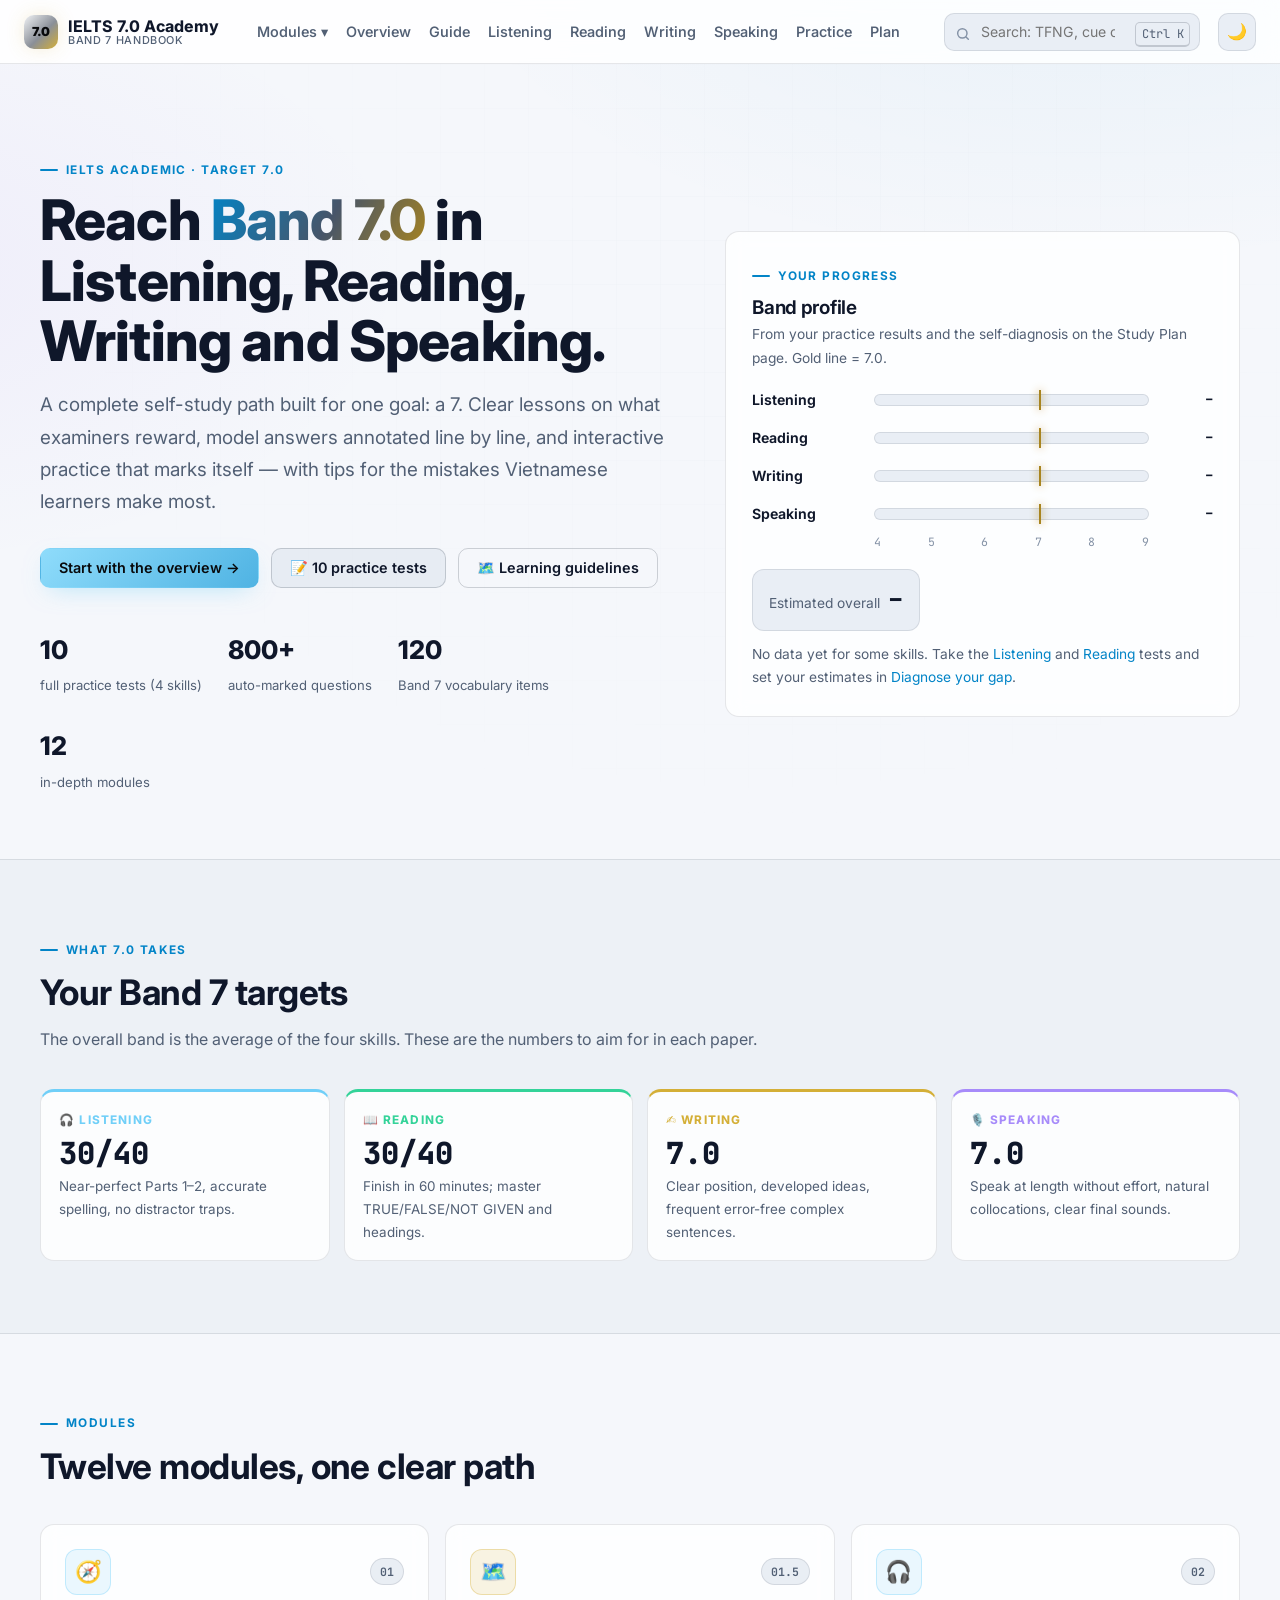
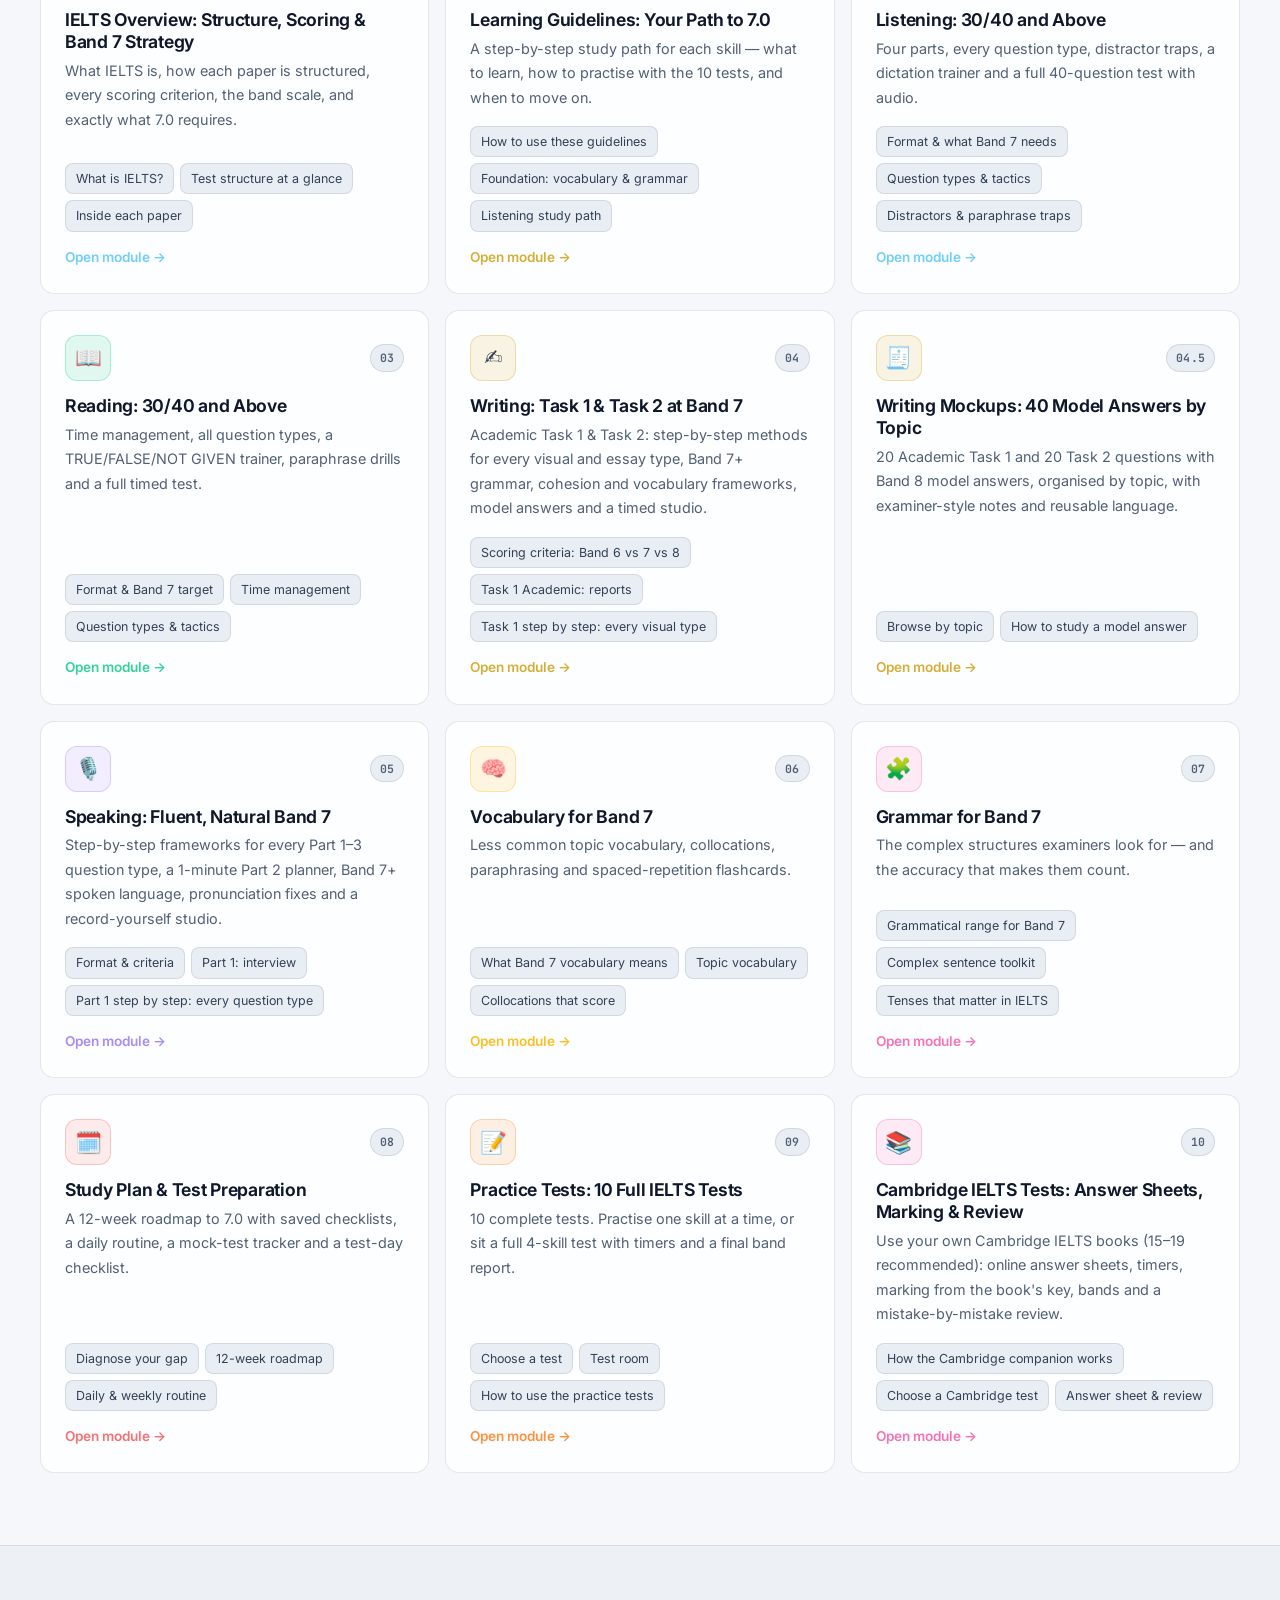
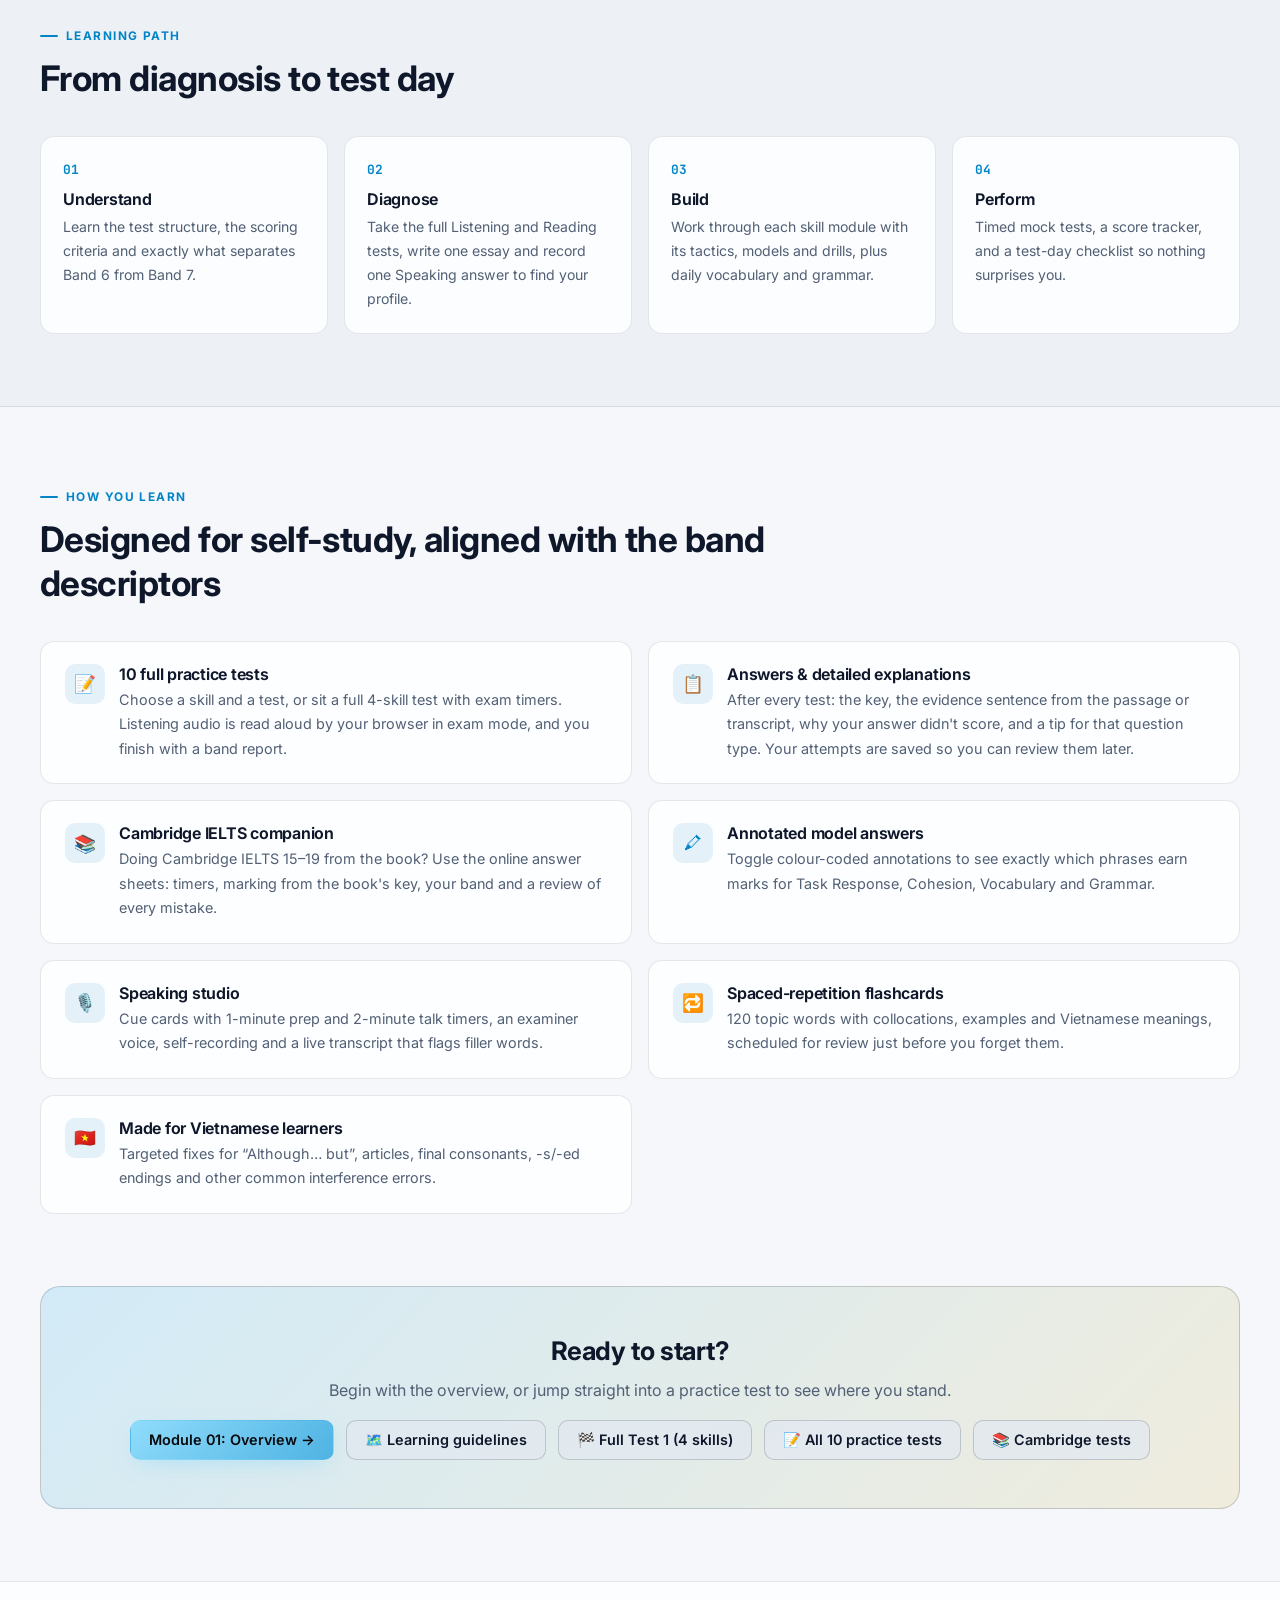
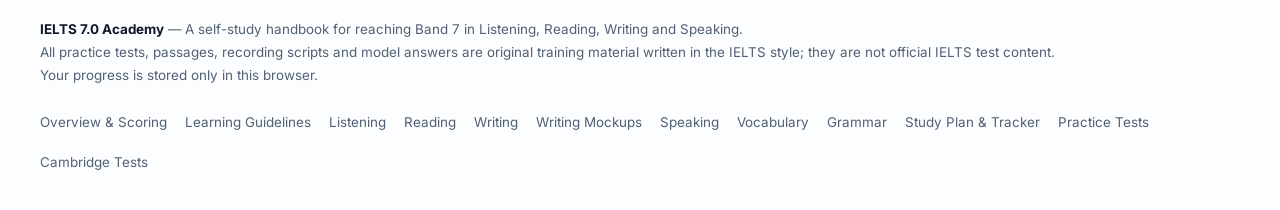
==== commit e832e357: "Remove the mistake profile from the Cambridge page Drops section 10.5 and its renderer, sidebar entr" ====
--- a/ielts-academy/index.html
+++ b/ielts-academy/index.html
@@ -97,7 +97,7 @@
         <div class="grid grid-2">
           <div class="feature glass card"><div class="fi">📝</div><div><h4>10 full practice tests</h4><p>Choose a skill and a test, or sit a full 4-skill test with exam timers. Listening audio is read aloud by your browser in exam mode, and you finish with a band report.</p></div></div>
           <div class="feature glass card"><div class="fi">📋</div><div><h4>Answers &amp; detailed explanations</h4><p>After every test: the key, the evidence sentence from the passage or transcript, why your answer didn't score, and a tip for that question type. Your attempts are saved so you can review them later.</p></div></div>
-          <div class="feature glass card"><div class="fi">📚</div><div><h4>Cambridge IELTS companion</h4><p>Doing Cambridge IELTS 15–19 from the book? Use the online answer sheets: timers, marking from the book's key, your band and a mistake profile across all your tests.</p></div></div>
+          <div class="feature glass card"><div class="fi">📚</div><div><h4>Cambridge IELTS companion</h4><p>Doing Cambridge IELTS 15–19 from the book? Use the online answer sheets: timers, marking from the book's key, your band and a review of every mistake.</p></div></div>
           <div class="feature glass card"><div class="fi">🖍</div><div><h4>Annotated model answers</h4><p>Toggle colour-coded annotations to see exactly which phrases earn marks for Task Response, Cohesion, Vocabulary and Grammar.</p></div></div>
           <div class="feature glass card"><div class="fi">🎙️</div><div><h4>Speaking studio</h4><p>Cue cards with 1-minute prep and 2-minute talk timers, an examiner voice, self-recording and a live transcript that flags filler words.</p></div></div>
           <div class="feature glass card"><div class="fi">🔁</div><div><h4>Spaced-repetition flashcards</h4><p>120 topic words with collocations, examples and Vietnamese meanings, scheduled for review just before you forget them.</p></div></div>
--- a/ielts-academy/assets/css/main.css
+++ b/ielts-academy/assets/css/main.css
@@ -377,6 +377,8 @@
 table.t.compact th, table.t.compact td { padding: 7px 12px; }
 table.t tr.hit td { background: var(--hl-good); }
 table.t td.num, table.t th.num { text-align: center; font-family: var(--mono); }
+@media (min-width: 641px) { table.t .nw-s { white-space: nowrap; } }
+@media (min-width: 1100px) { table.t .nw { white-space: nowrap; } table.t td[style*="--cw"] { min-width: var(--cw); } }
 
 /* Tabs */
 .tabs { margin: 18px 0; }
@@ -960,10 +962,6 @@
 .as-cell input { width: 100%; min-width: 0; padding: 6px 8px; border-radius: 7px; border: 1px solid var(--border-hi); background: var(--paper); color: var(--text); font: 500 0.9rem var(--font); }
 .as-cell input:focus { outline: none; border-color: var(--blue); box-shadow: 0 0 0 3px var(--blue-dim); }
 .as-grid.key .as-cell input { border-style: dashed; }
-.an-row { display: grid; grid-template-columns: minmax(0, 1.4fr) minmax(60px, 1fr) 52px; gap: 10px; align-items: center; font-size: 0.84rem; padding: 4px 0; }
-.an-row b { font-family: var(--mono); text-align: right; }
-.an-bar { height: 8px; border-radius: 99px; background: var(--bg-3); overflow: hidden; }
-.an-bar i { display: block; height: 100%; border-radius: 99px; }
 .w-prompt { width: 100%; resize: vertical; margin-bottom: 12px; font-family: var(--serif); }
 .sp-setup textarea { width: 100%; margin-top: 6px; resize: vertical; }
 .sp-setup label { display: flex; flex-direction: column; }
@@ -999,7 +997,6 @@
 .route > div { flex: 0 0 var(--w); min-width: 0; padding: 10px 10px; border-radius: 10px; background: linear-gradient(180deg, rgba(167, 139, 250, 0.18), var(--surface)); border: 1px solid var(--border); display: flex; flex-direction: column; gap: 2px; }
 .route b { font: 800 0.8rem var(--mono); color: var(--purple); }
 .route span { font-size: 0.76rem; color: var(--text-2); line-height: 1.35; overflow-wrap: anywhere; }
-.t.struct td:first-child { white-space: nowrap; }
 .t.struct em { color: var(--purple); font-style: normal; font-weight: 600; }
 /* Plan builder */
 .planner { padding: 18px; }
@@ -1040,4 +1037,57 @@
 .p2-grid textarea { width: 100%; resize: vertical; margin-top: 4px; }
 .p2-route { margin-top: 10px; color: var(--text-2); }
 @media (max-width: 1100px) { .ladder, .p2-grid { grid-template-columns: repeat(2, minmax(0, 1fr)); } .route { flex-wrap: wrap; } .route > div { flex: 1 1 140px; } }
-@media (max-width: 640px) { .method-grid, .pl-grid, #upgrade-drill, .p2-top, .pl-custom { grid-template-columns: minmax(0, 1fr); } .ladder, .p2-grid { grid-template-columns: minmax(0, 1fr); } .t.struct td:first-child { white-space: normal; } .steps > li { padding-left: 52px; } }
+@media (max-width: 640px) { .method-grid, .pl-grid, #upgrade-drill, .p2-top, .pl-custom { grid-template-columns: minmax(0, 1fr); } .ladder, .p2-grid { grid-template-columns: minmax(0, 1fr); } .steps > li { padding-left: 52px; } }
+/* Practice series switch */
+.series-pick { display: grid; grid-template-columns: repeat(2, minmax(0, 1fr)); gap: 8px; margin-bottom: 10px; }
+.series-pick button { text-align: left; font: inherit; cursor: pointer; padding: 10px 14px; border-radius: 12px; background: var(--surface); border: 1px solid var(--border); color: var(--text); }
+.series-pick button small { display: block; color: var(--muted); font-size: 0.76rem; margin-top: 2px; }
+.series-pick button:hover { border-color: var(--blue); }
+.series-pick button.sel { border-color: var(--gold); background: linear-gradient(135deg, rgba(212, 175, 55, 0.14), var(--surface)); }
+.test-card .tc-scores span.soon { opacity: 0.6; font-style: italic; }
+@media (max-width: 640px) { .series-pick { grid-template-columns: minmax(0, 1fr); } }
+
+/* ===================================================== Writing mockups */
+.mk-set { display: grid; grid-template-columns: repeat(2, minmax(0, 1fr)); gap: 8px; margin-bottom: 14px; }
+.mk-set button { text-align: left; font: inherit; cursor: pointer; padding: 12px 16px; border-radius: 12px; background: var(--surface); border: 1px solid var(--border); color: var(--text); }
+.mk-set button small { display: block; color: var(--muted); font-size: 0.78rem; margin-top: 2px; }
+.mk-set button.sel { border-color: var(--gold); background: linear-gradient(135deg, rgba(212, 175, 55, 0.14), var(--surface)); }
+.mk-layout { display: grid; grid-template-columns: minmax(240px, 300px) minmax(0, 1fr); gap: 16px; align-items: start; }
+.mk-side { padding: 14px; position: sticky; top: calc(var(--header-h) + 12px); max-height: calc(100vh - var(--header-h) - 24px); overflow-y: auto; }
+.mk-h { font-size: 0.72rem; text-transform: uppercase; letter-spacing: 0.08em; color: var(--muted); font-weight: 750; margin: 12px 0 6px; }
+.mk-h:first-child { margin-top: 0; }
+.mk-topics { display: flex; flex-direction: column; gap: 2px; }
+.mk-topic { display: flex; justify-content: space-between; gap: 8px; text-align: left; font: inherit; font-size: 0.88rem; padding: 6px 10px; border-radius: 8px; border: 0; background: transparent; color: var(--text-2); cursor: pointer; }
+.mk-topic b { font: 700 0.75rem var(--mono); color: var(--muted); }
+.mk-topic:hover { background: var(--surface-hi); }
+.mk-topic.sel { background: var(--surface-hi); color: var(--text); font-weight: 650; box-shadow: inset 3px 0 0 var(--gold); }
+.mk-kinds { display: flex; flex-wrap: wrap; gap: 4px; }
+.mk-kind { cursor: pointer; font: inherit; font-size: 0.74rem; }
+.mk-kind.sel { border-color: var(--gold); color: var(--text); }
+.mk-list { display: flex; flex-direction: column; gap: 6px; }
+.mk-item { text-align: left; font: inherit; padding: 8px 10px; border-radius: 10px; border: 1px solid var(--border); background: var(--surface); color: var(--text); cursor: pointer; display: flex; flex-direction: column; gap: 2px; }
+.mk-item:hover { border-color: var(--blue); }
+.mk-item.sel { border-color: var(--gold); background: var(--surface-hi); }
+.mk-item-t { font-size: 0.85rem; font-weight: 650; line-height: 1.35; }
+.mk-item-m { font-size: 0.72rem; color: var(--muted); }
+.mk-reader { min-width: 0; }
+.mk-r-head { display: flex; justify-content: space-between; align-items: flex-end; gap: 12px; flex-wrap: wrap; margin-bottom: 12px; }
+.mk-r-head h3 { margin: 2px 0 0; }
+.mk-nav { display: flex; align-items: center; gap: 8px; }
+.mk-try textarea { width: 100%; resize: vertical; margin-top: 8px; font-family: var(--serif); line-height: 1.7; }
+.mk-model-wrap .model-head { flex-wrap: wrap; }
+.mk-maps { display: grid; grid-template-columns: repeat(2, minmax(0, 1fr)); gap: 12px; }
+.mk-map { margin: 0; }
+.mk-map svg { width: 100%; height: auto; display: block; border-radius: 10px; border: 1px solid var(--border); }
+.mk-map figcaption { text-align: center; font-weight: 750; font-size: 0.85rem; margin-top: 6px; }
+.mk-ground { fill: var(--paper); }
+.mk-road { fill: color-mix(in srgb, var(--amber) 40%, var(--paper)); }
+.mk-water { fill: color-mix(in srgb, var(--blue) 30%, var(--paper)); }
+.mk-park { fill: color-mix(in srgb, var(--green) 22%, var(--paper)); stroke: color-mix(in srgb, var(--green) 45%, var(--paper)); }
+.mk-building { fill: var(--panel); stroke: var(--line-2); }
+.mk-square { fill: color-mix(in srgb, var(--gold) 14%, var(--paper)); stroke: var(--line-2); stroke-dasharray: 4 3; }
+.mk-car { fill: var(--bg-3); stroke: var(--line-2); }
+.mk-empty { fill: none; stroke: var(--line-2); stroke-dasharray: 3 3; }
+.mk-maplabel { fill: var(--text); font: 650 10px var(--font); }
+@media (max-width: 900px) { .mk-layout { grid-template-columns: minmax(0, 1fr); } .mk-side { position: static; max-height: none; } }
+@media (max-width: 640px) { .mk-set, .mk-maps { grid-template-columns: minmax(0, 1fr); } }
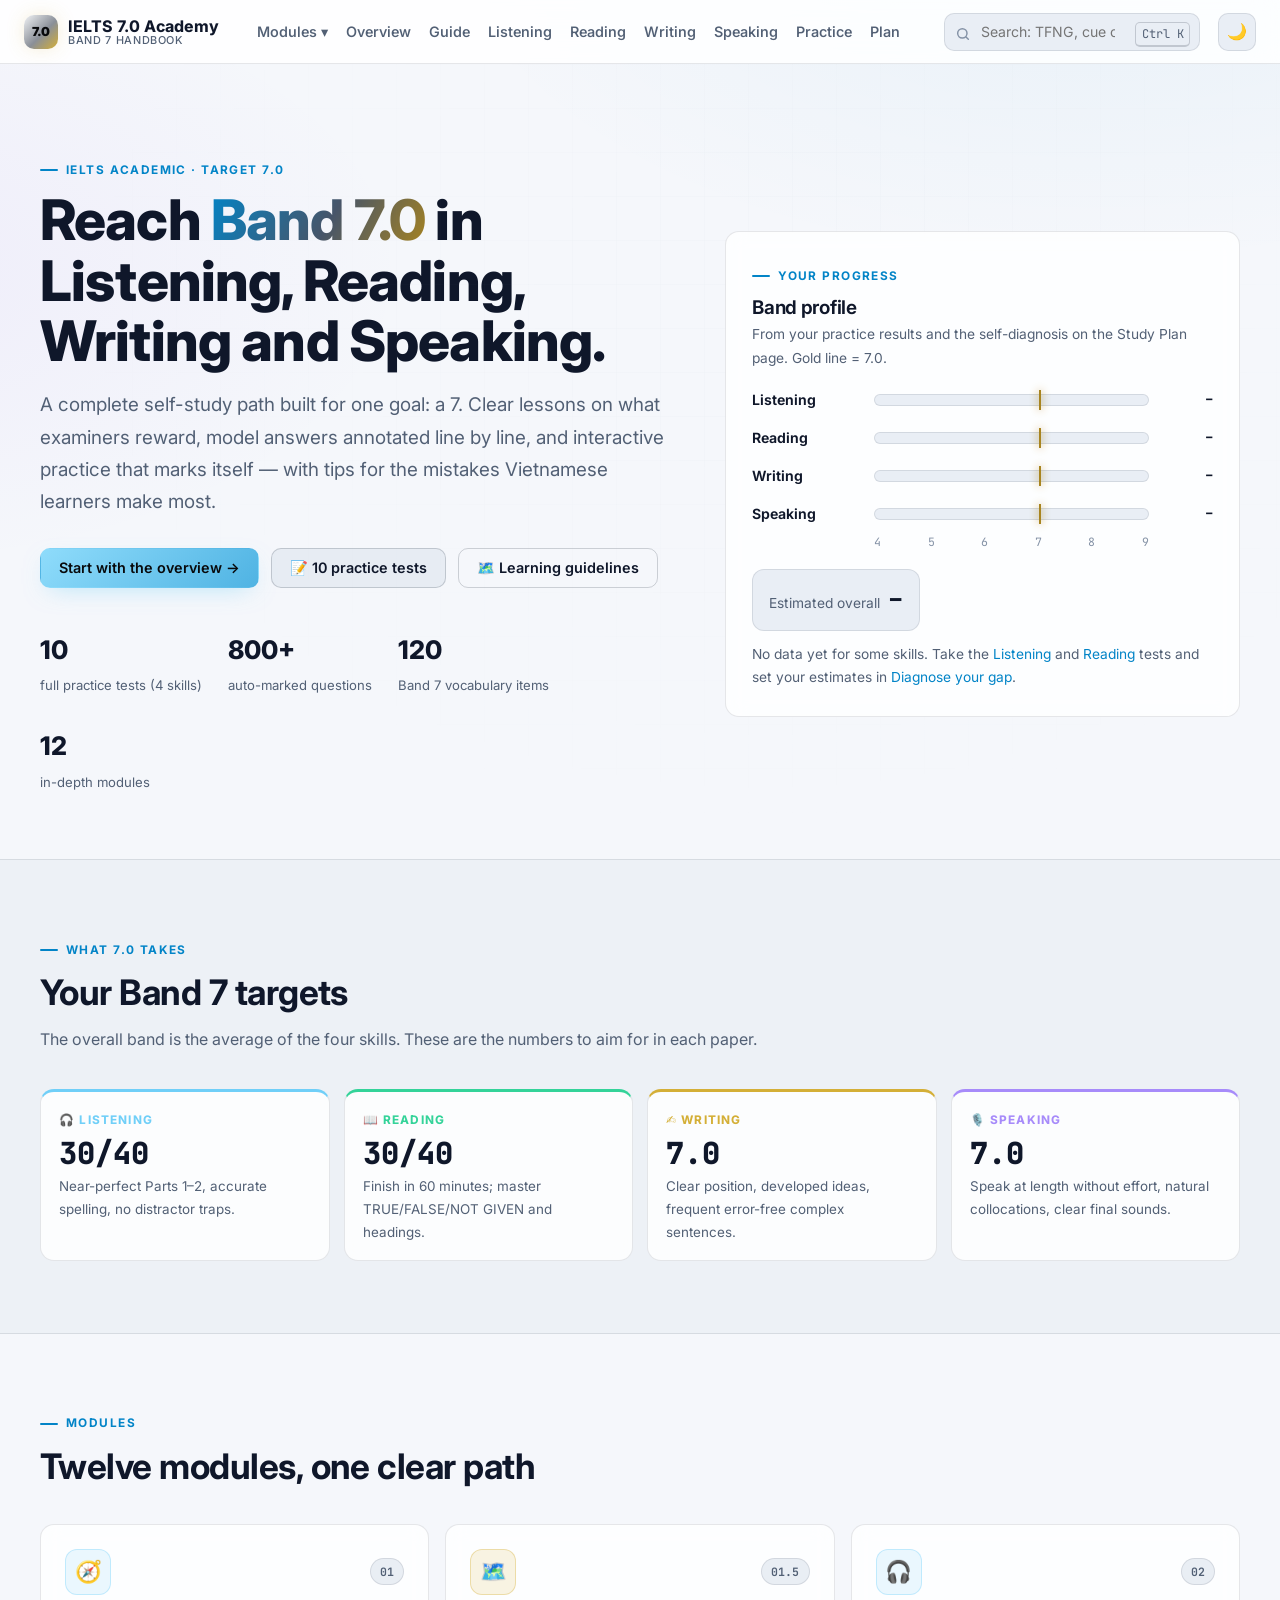
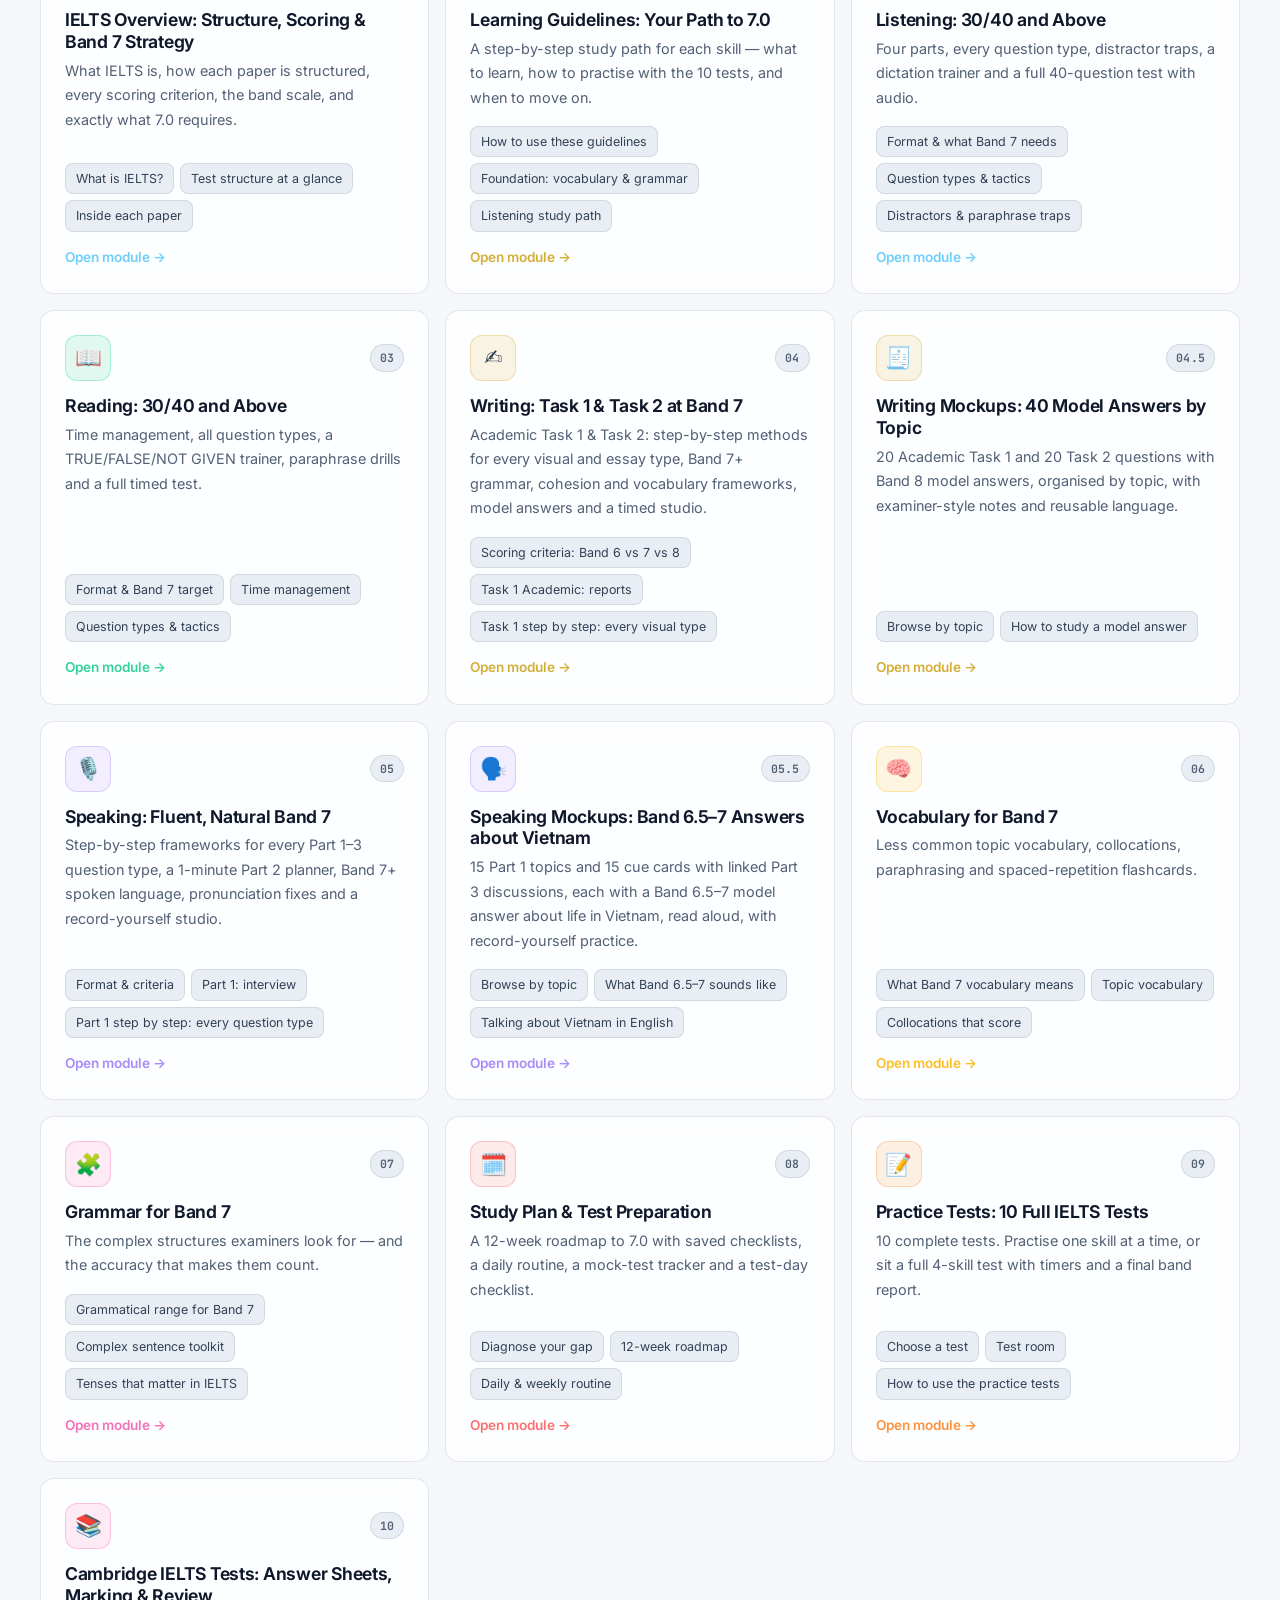
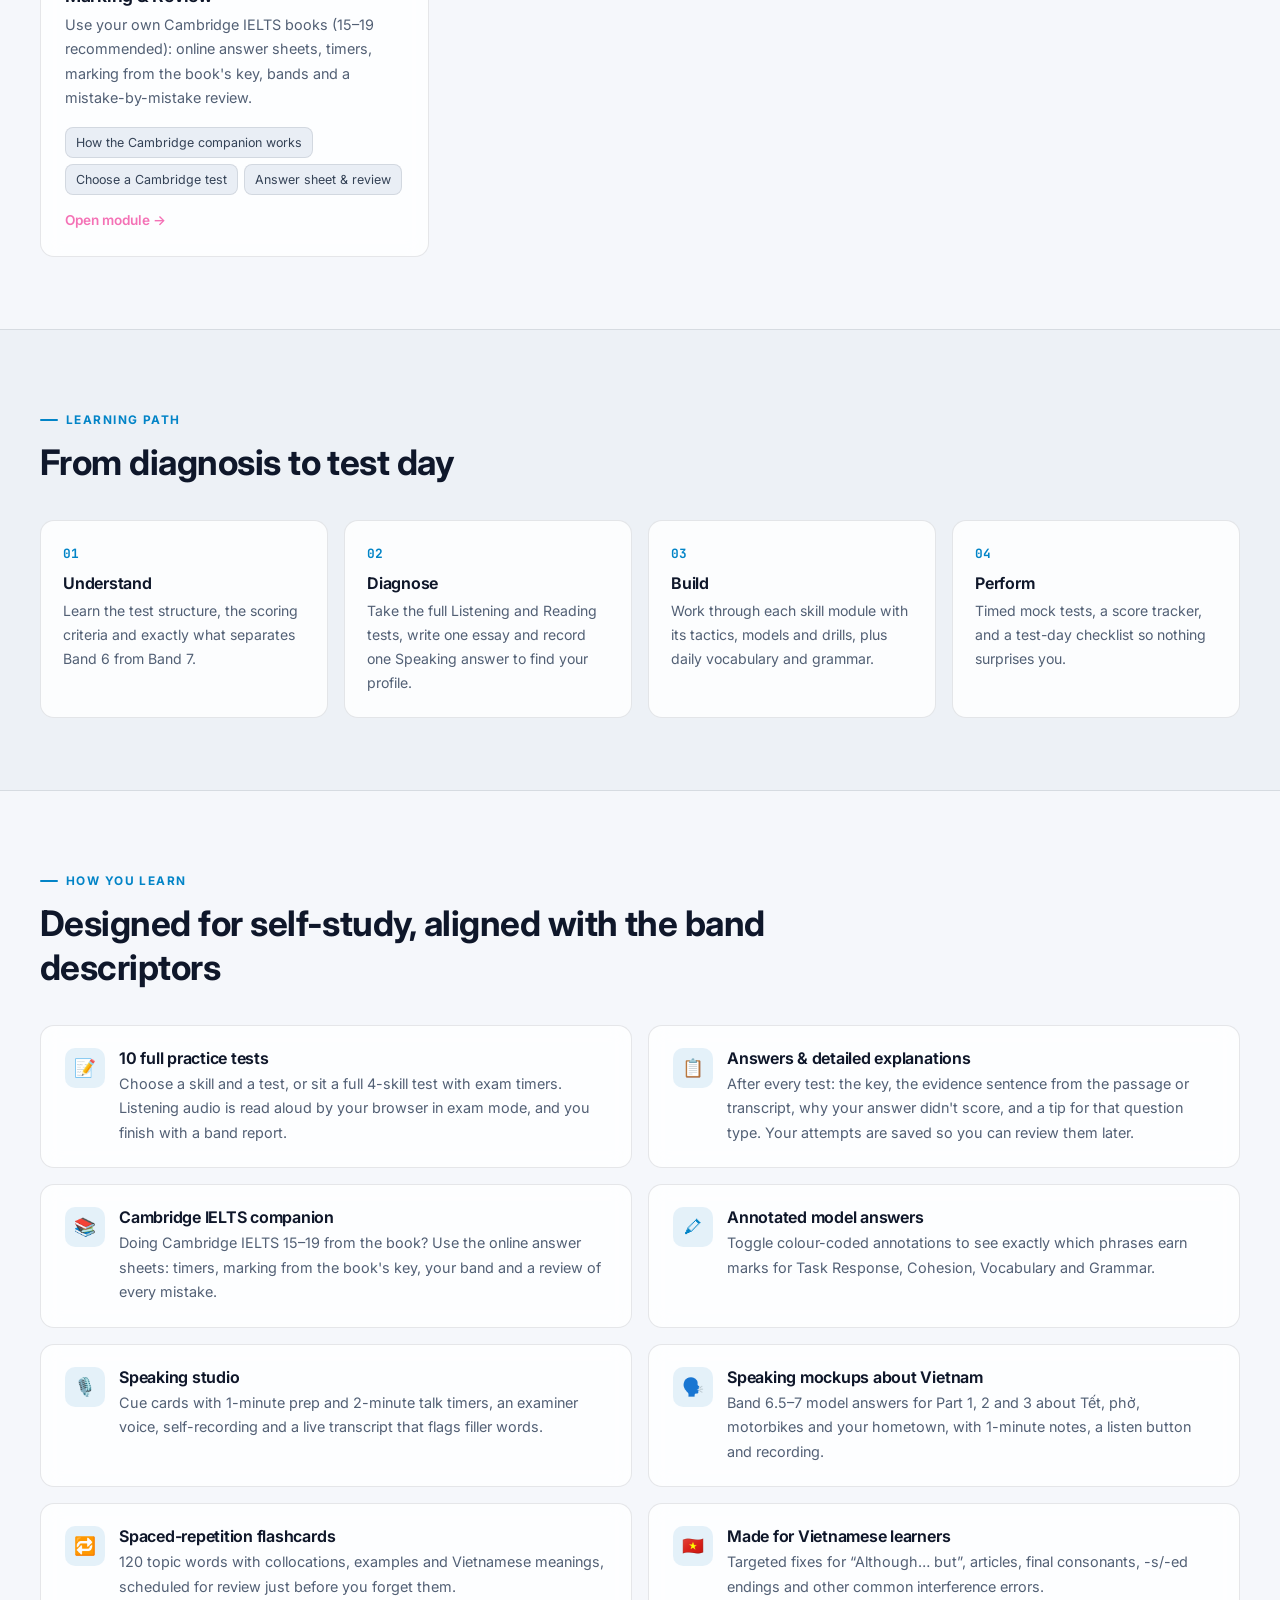
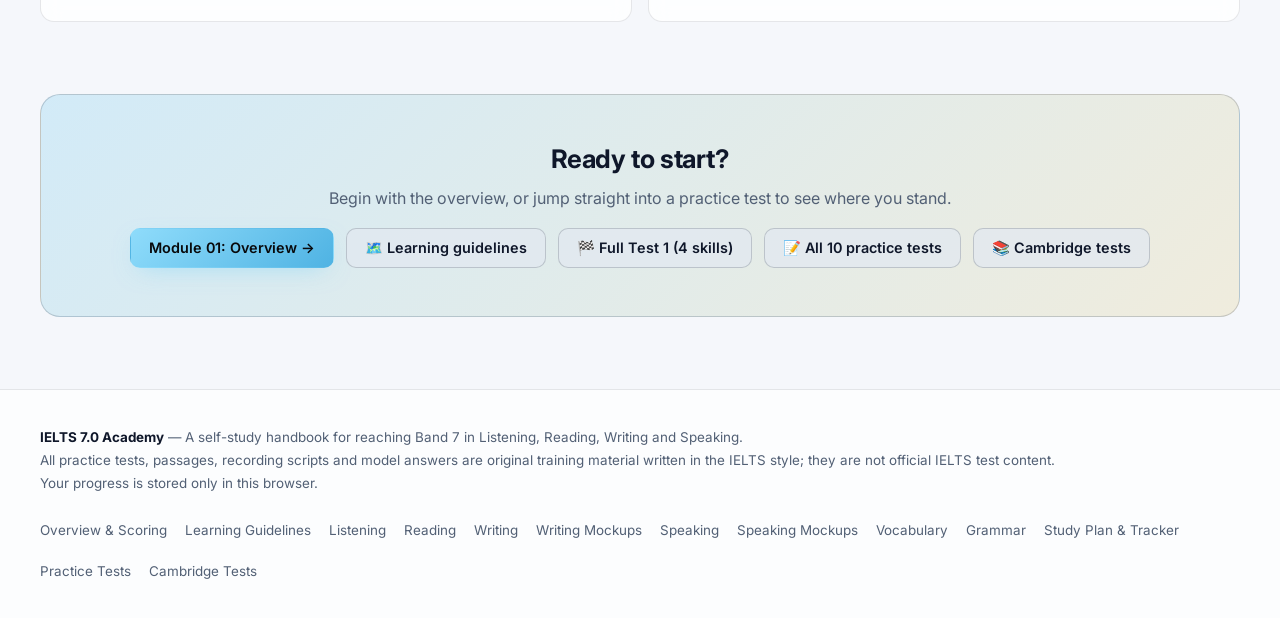
==== commit 34fdbcd0: "Add Speaking Mockups; drop the Speaking tick in the sidebar - New page speaking-mockups.html (module" ====
--- a/ielts-academy/index.html
+++ b/ielts-academy/index.html
@@ -100,6 +100,7 @@
           <div class="feature glass card"><div class="fi">📚</div><div><h4>Cambridge IELTS companion</h4><p>Doing Cambridge IELTS 15–19 from the book? Use the online answer sheets: timers, marking from the book's key, your band and a review of every mistake.</p></div></div>
           <div class="feature glass card"><div class="fi">🖍</div><div><h4>Annotated model answers</h4><p>Toggle colour-coded annotations to see exactly which phrases earn marks for Task Response, Cohesion, Vocabulary and Grammar.</p></div></div>
           <div class="feature glass card"><div class="fi">🎙️</div><div><h4>Speaking studio</h4><p>Cue cards with 1-minute prep and 2-minute talk timers, an examiner voice, self-recording and a live transcript that flags filler words.</p></div></div>
+          <div class="feature glass card"><div class="fi">🗣️</div><div><h4>Speaking mockups about Vietnam</h4><p>Band 6.5–7 model answers for Part 1, 2 and 3 about Tết, phở, motorbikes and your hometown, with 1-minute notes, a listen button and recording.</p></div></div>
           <div class="feature glass card"><div class="fi">🔁</div><div><h4>Spaced-repetition flashcards</h4><p>120 topic words with collocations, examples and Vietnamese meanings, scheduled for review just before you forget them.</p></div></div>
           <div class="feature glass card"><div class="fi">🇻🇳</div><div><h4>Made for Vietnamese learners</h4><p>Targeted fixes for “Although… but”, articles, final consonants, -s/-ed endings and other common interference errors.</p></div></div>
         </div>
--- a/ielts-academy/assets/css/main.css
+++ b/ielts-academy/assets/css/main.css
@@ -1091,3 +1091,36 @@
 .mk-maplabel { fill: var(--text); font: 650 10px var(--font); }
 @media (max-width: 900px) { .mk-layout { grid-template-columns: minmax(0, 1fr); } .mk-side { position: static; max-height: none; } }
 @media (max-width: 640px) { .mk-set, .mk-maps { grid-template-columns: minmax(0, 1fr); } }
+
+/* ===================================================== Speaking mockups */
+.smk-tools { display: flex; flex-wrap: wrap; gap: 8px 16px; align-items: center; padding: 10px 14px; margin-bottom: 12px; border-radius: 12px; }
+.smk-bar { display: flex; flex-wrap: wrap; gap: 8px 10px; align-items: center; margin: 4px 0 10px; }
+.smk-bar .spacer, .smk-a-foot .spacer { flex: 1; }
+.smk-rec { display: flex; flex-wrap: wrap; gap: 8px 12px; align-items: center; margin: 10px 0 6px; }
+.smk-recs:empty { display: none; }
+.smk-qas { display: flex; flex-direction: column; gap: 12px; margin: 8px 0 4px; }
+.smk-qa { padding: 12px 14px; border-radius: 12px; border: 1px solid var(--border); background: var(--surface); }
+.smk-q { display: flex; gap: 10px; align-items: flex-start; font-weight: 650; color: var(--text); line-height: 1.45; }
+.smk-n { flex: none; display: inline-grid; place-items: center; width: 24px; height: 24px; border-radius: 50%; background: var(--purple-dim); color: var(--purple-text); font: 700 0.75rem var(--mono); margin-top: 1px; }
+.smk-qt { flex: 1; min-width: 0; }
+.smk-a { margin: 8px 0 0 34px; padding: 10px 14px; border-left: 3px solid var(--purple); background: var(--paper); border-radius: 0 10px 10px 0; }
+.smk-a p { margin: 0; font-family: var(--serif); font-size: 1rem; line-height: 1.75; color: var(--text); }
+.smk-a-foot { display: flex; align-items: center; gap: 10px; justify-content: space-between; margin-top: 8px; }
+.smk-reveal { margin: 8px 0 0 34px; }
+.smk-speaking { outline: 2px solid var(--purple); outline-offset: 2px; border-radius: 8px; }
+.smk-play.on { border-color: var(--red); color: var(--red); }
+.smk-p2 { display: grid; grid-template-columns: minmax(0, 1.1fr) minmax(0, 1fr); gap: 14px; align-items: start; margin-bottom: 14px; }
+.smk-p2 .cue-card .eyebrow { margin-bottom: 6px; }
+.smk-try textarea { width: 100%; resize: vertical; margin-top: 10px; }
+.smk-clock { font: 700 1.4rem var(--mono); min-width: 70px; color: var(--text); }
+.smk-clock[data-phase="plan"] { color: var(--amber); }
+.smk-clock[data-phase="talk"] { color: var(--green); }
+.smk-p2-model { grid-template-columns: minmax(0, 1fr); gap: 12px; }
+.smk-plan ul { columns: 2; column-gap: 28px; margin: 0; }
+.smk-plan li { break-inside: avoid; margin: 0 0 4px; }
+.smk-model p { margin-bottom: 0.9rem; }
+.smk-p3 { margin-top: 22px; padding-top: 16px; border-top: 1px dashed var(--border-hi); }
+.smk-gloss { margin: 6px 0 0; padding-left: 18px; }
+.smk-gloss li { margin: 3px 0; }
+@media (max-width: 1100px) { .smk-p2, .smk-p2-model { grid-template-columns: minmax(0, 1fr); } }
+@media (max-width: 640px) { .smk-a, .smk-reveal { margin-left: 0; } .smk-plan ul { columns: 1; } }
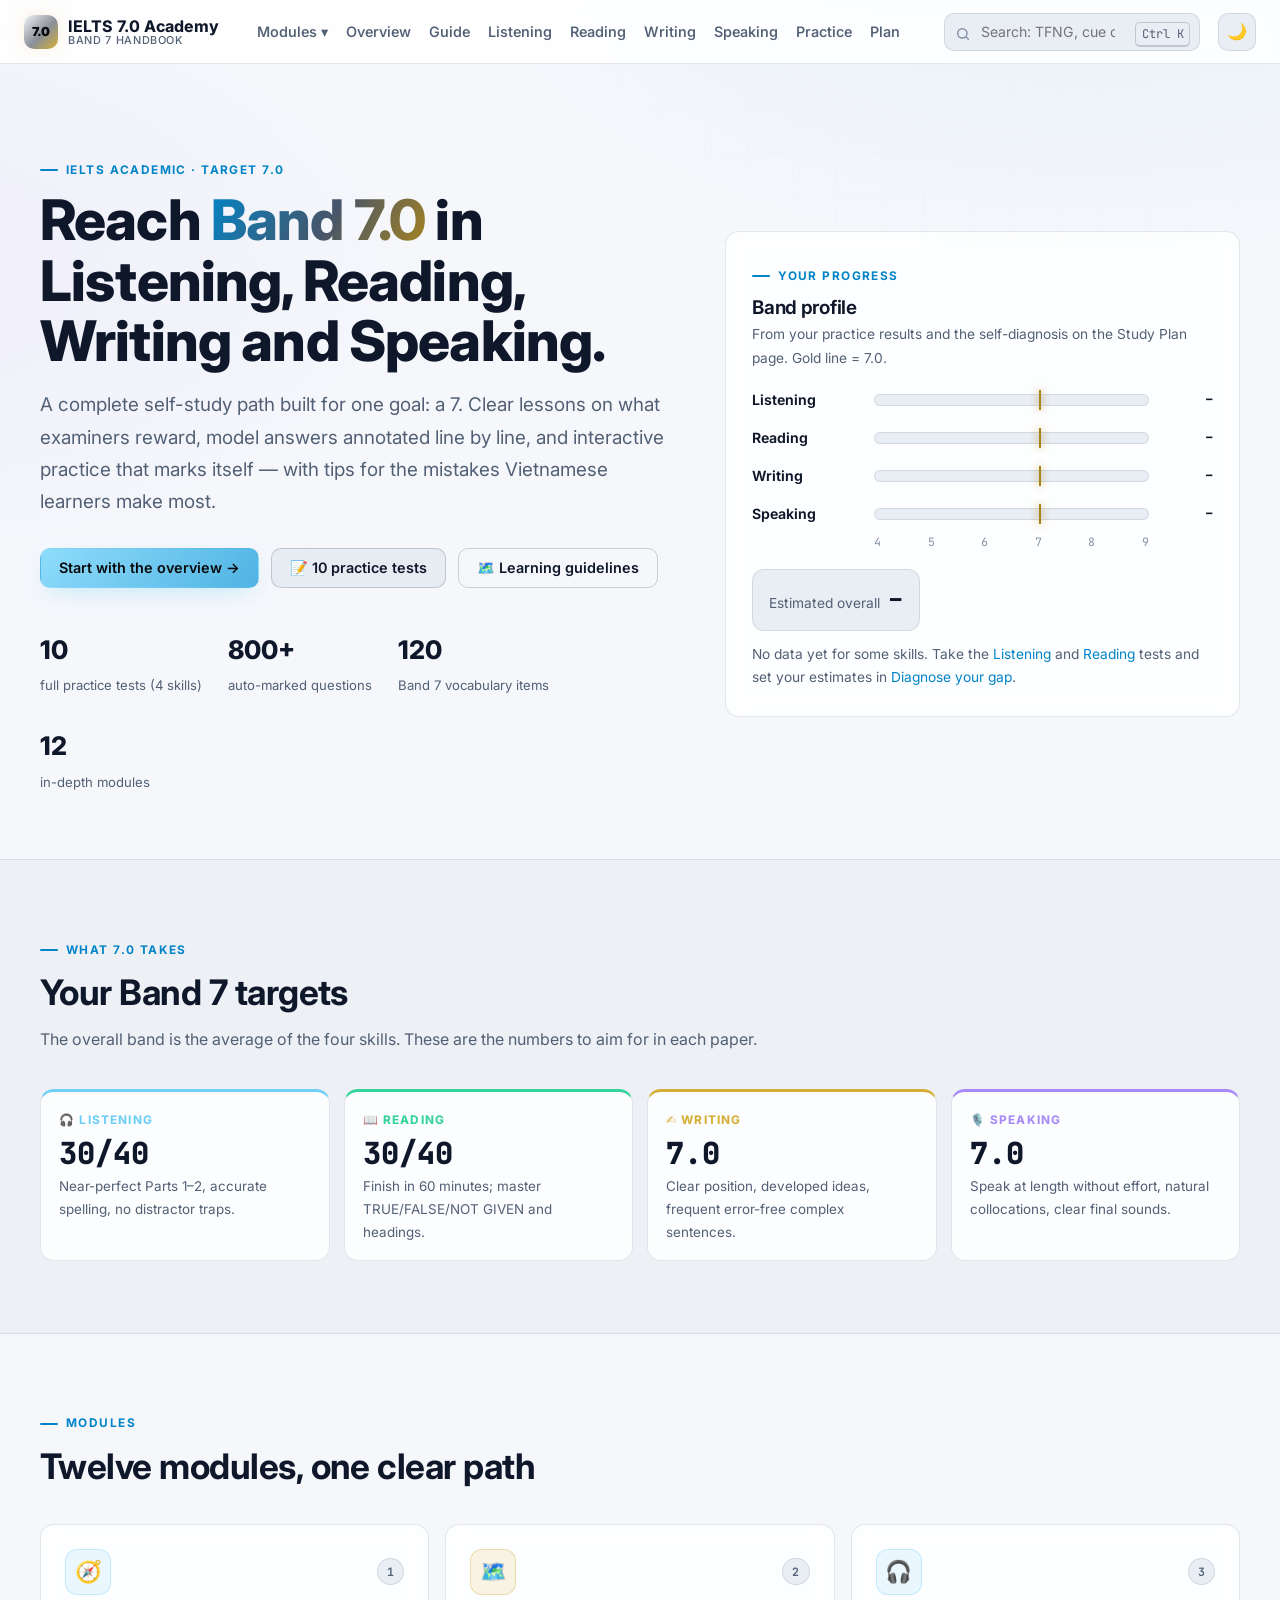
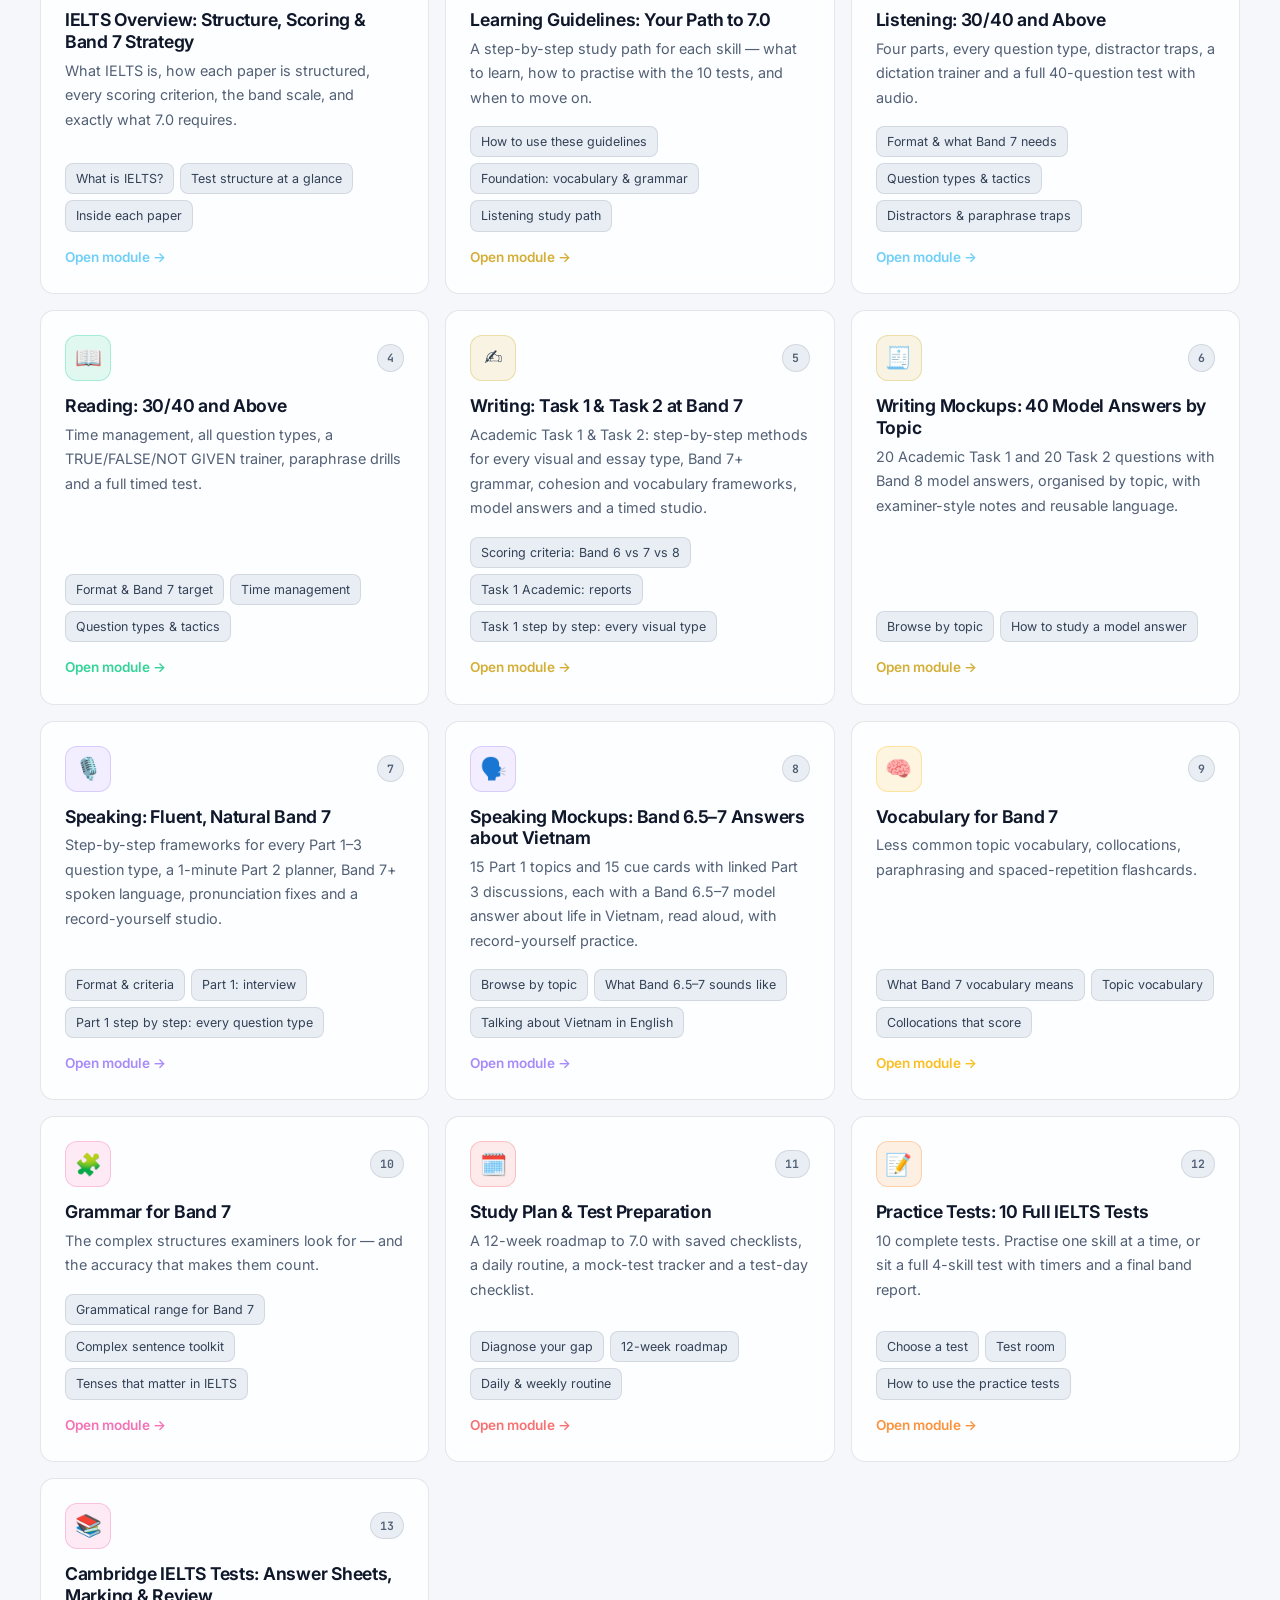
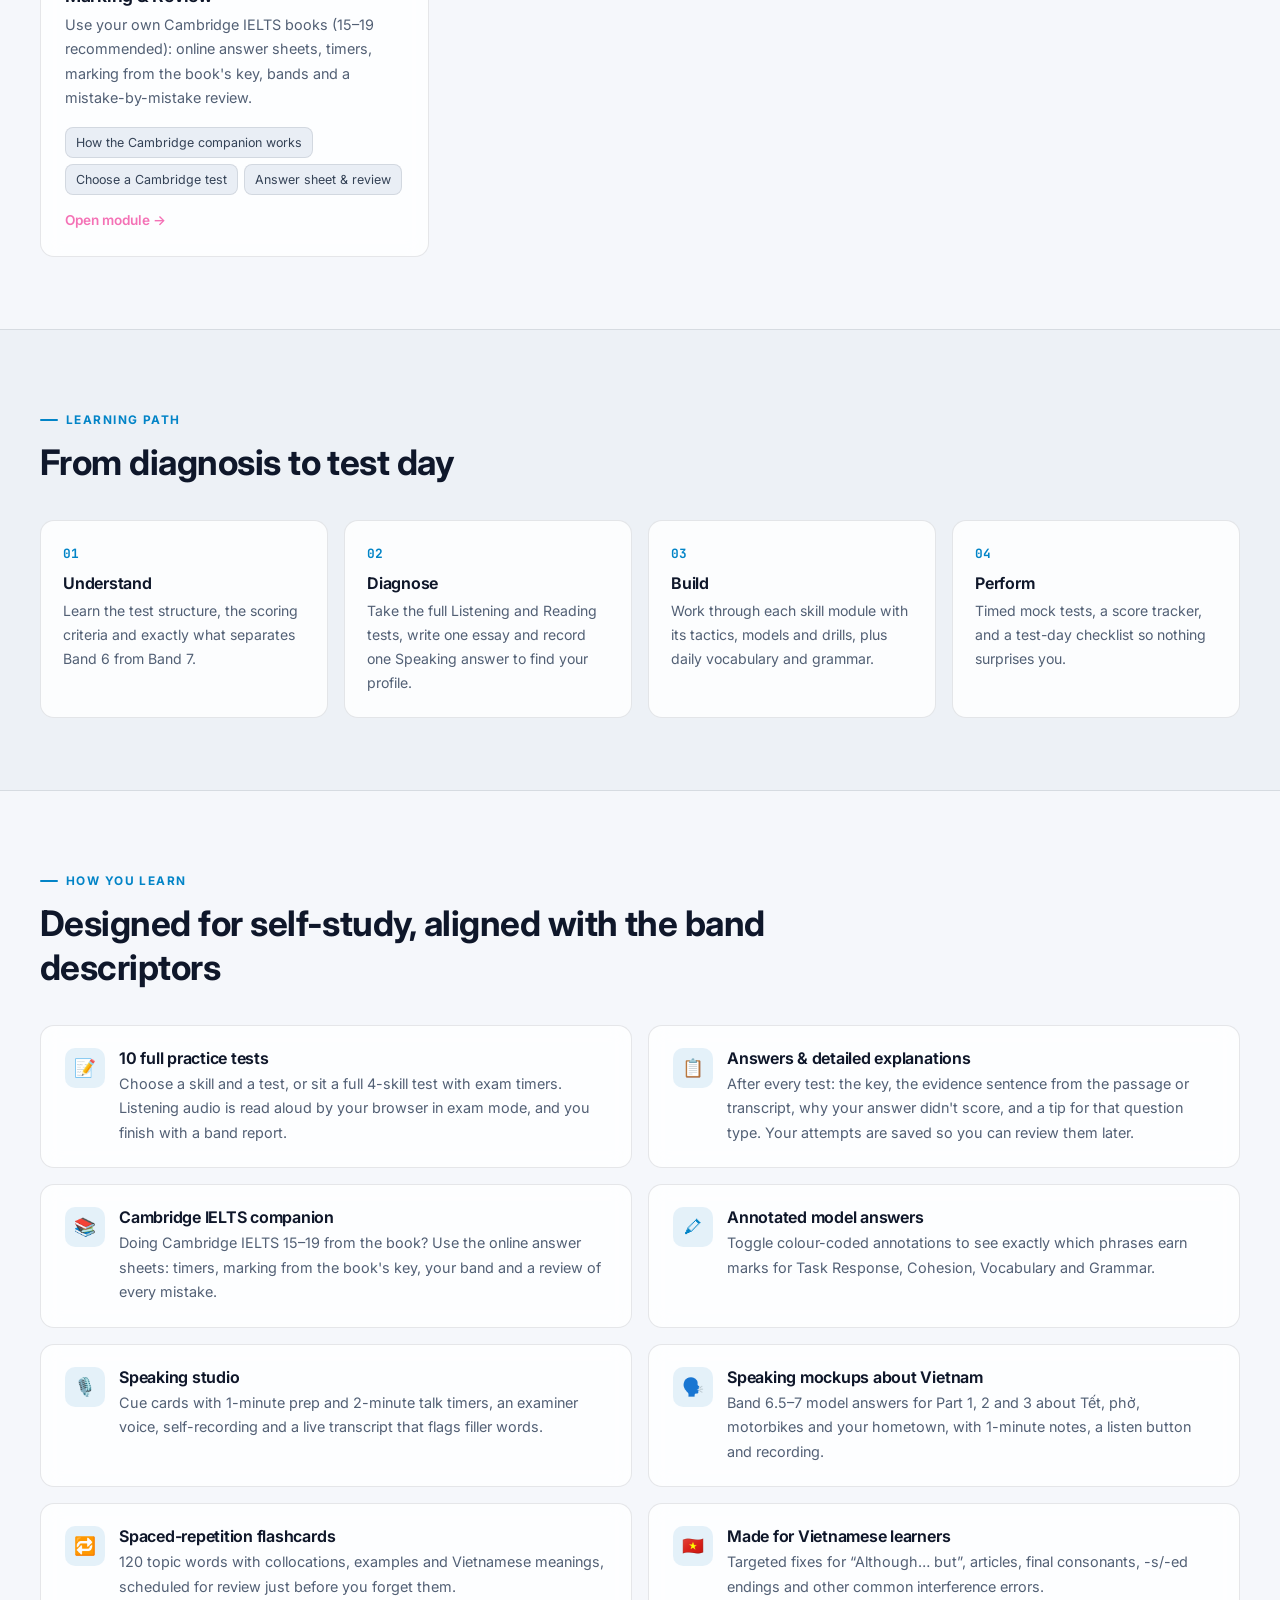
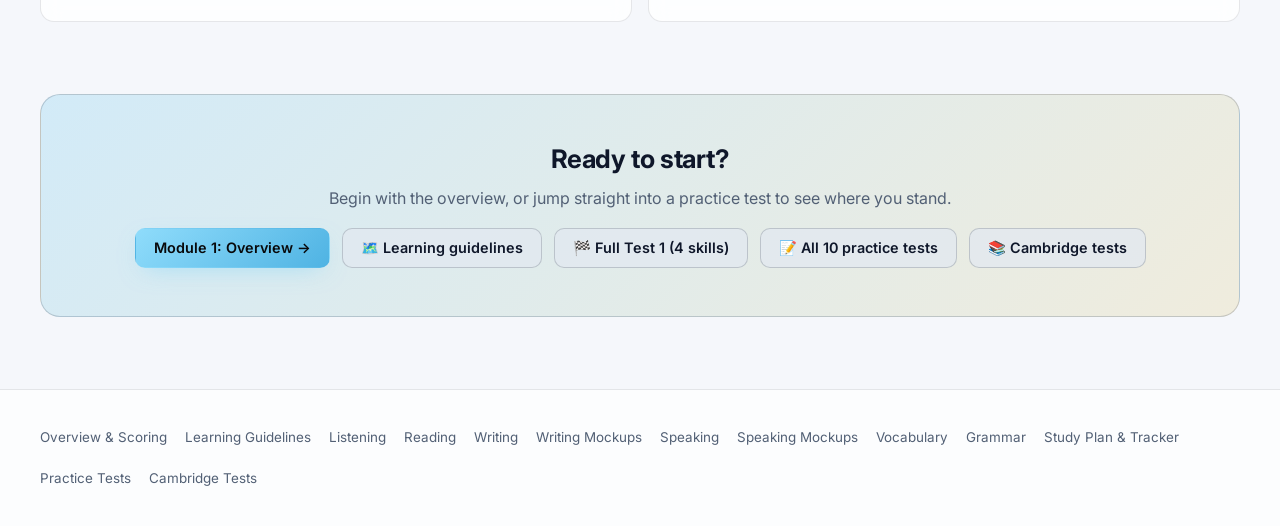
==== commit 92b2f4df: "Number pages 1, 2, 3… and their sections as sub-items (1.1, 1.2…) Page numbers now come from the men" ====
--- a/ielts-academy/index.html
+++ b/ielts-academy/index.html
@@ -113,7 +113,7 @@
           <h2>Ready to start?</h2>
           <p class="muted">Begin with the overview, or jump straight into a practice test to see where you stand.</p>
           <div class="hero-cta" style="justify-content:center">
-            <a class="btn primary" href="overview.html">Module 01: Overview →</a>
+            <a class="btn primary" href="overview.html">Module 1: Overview →</a>
             <a class="btn" href="guide.html">🗺️ Learning guidelines</a>
             <a class="btn" href="practice.html#t=1&s=full">🏁 Full Test 1 (4 skills)</a>
             <a class="btn" href="practice.html">📝 All 10 practice tests</a>
--- a/ielts-academy/assets/css/main.css
+++ b/ielts-academy/assets/css/main.css
@@ -267,7 +267,9 @@
 .sb-page .sb-ico { margin-left: auto; font-size: 0.85rem; }
 .sb-sections { list-style: none; margin: 4px 0 8px 22px; padding: 0 0 0 12px; border-left: 1px solid var(--border); }
 .sb-sections li { margin: 0; }
-.sb-sections a { display: block; position: relative; padding: 5px 10px; font-size: 0.83rem; color: var(--muted); border-radius: 6px; line-height: 1.45; }
+.sb-sections a { display: flex; gap: 8px; position: relative; padding: 5px 10px; font-size: 0.83rem; color: var(--muted); border-radius: 6px; line-height: 1.45; }
+.sb-sections .sb-sub-num { flex: none; min-width: 2.4em; font: 600 0.7rem/1.9 var(--mono); color: var(--blue); opacity: 0.85; }
+.sb-sections a > span:last-child { min-width: 0; }
 .sb-sections a:hover { color: var(--text); text-decoration: none; background: var(--surface); }
 .sb-sections a.active { color: var(--blue); font-weight: 600; }
 .sb-sections a.active::before { content: ""; position: absolute; left: -13px; top: 6px; bottom: 6px; width: 2px; border-radius: 2px; background: var(--blue); box-shadow: 0 0 10px var(--blue); }
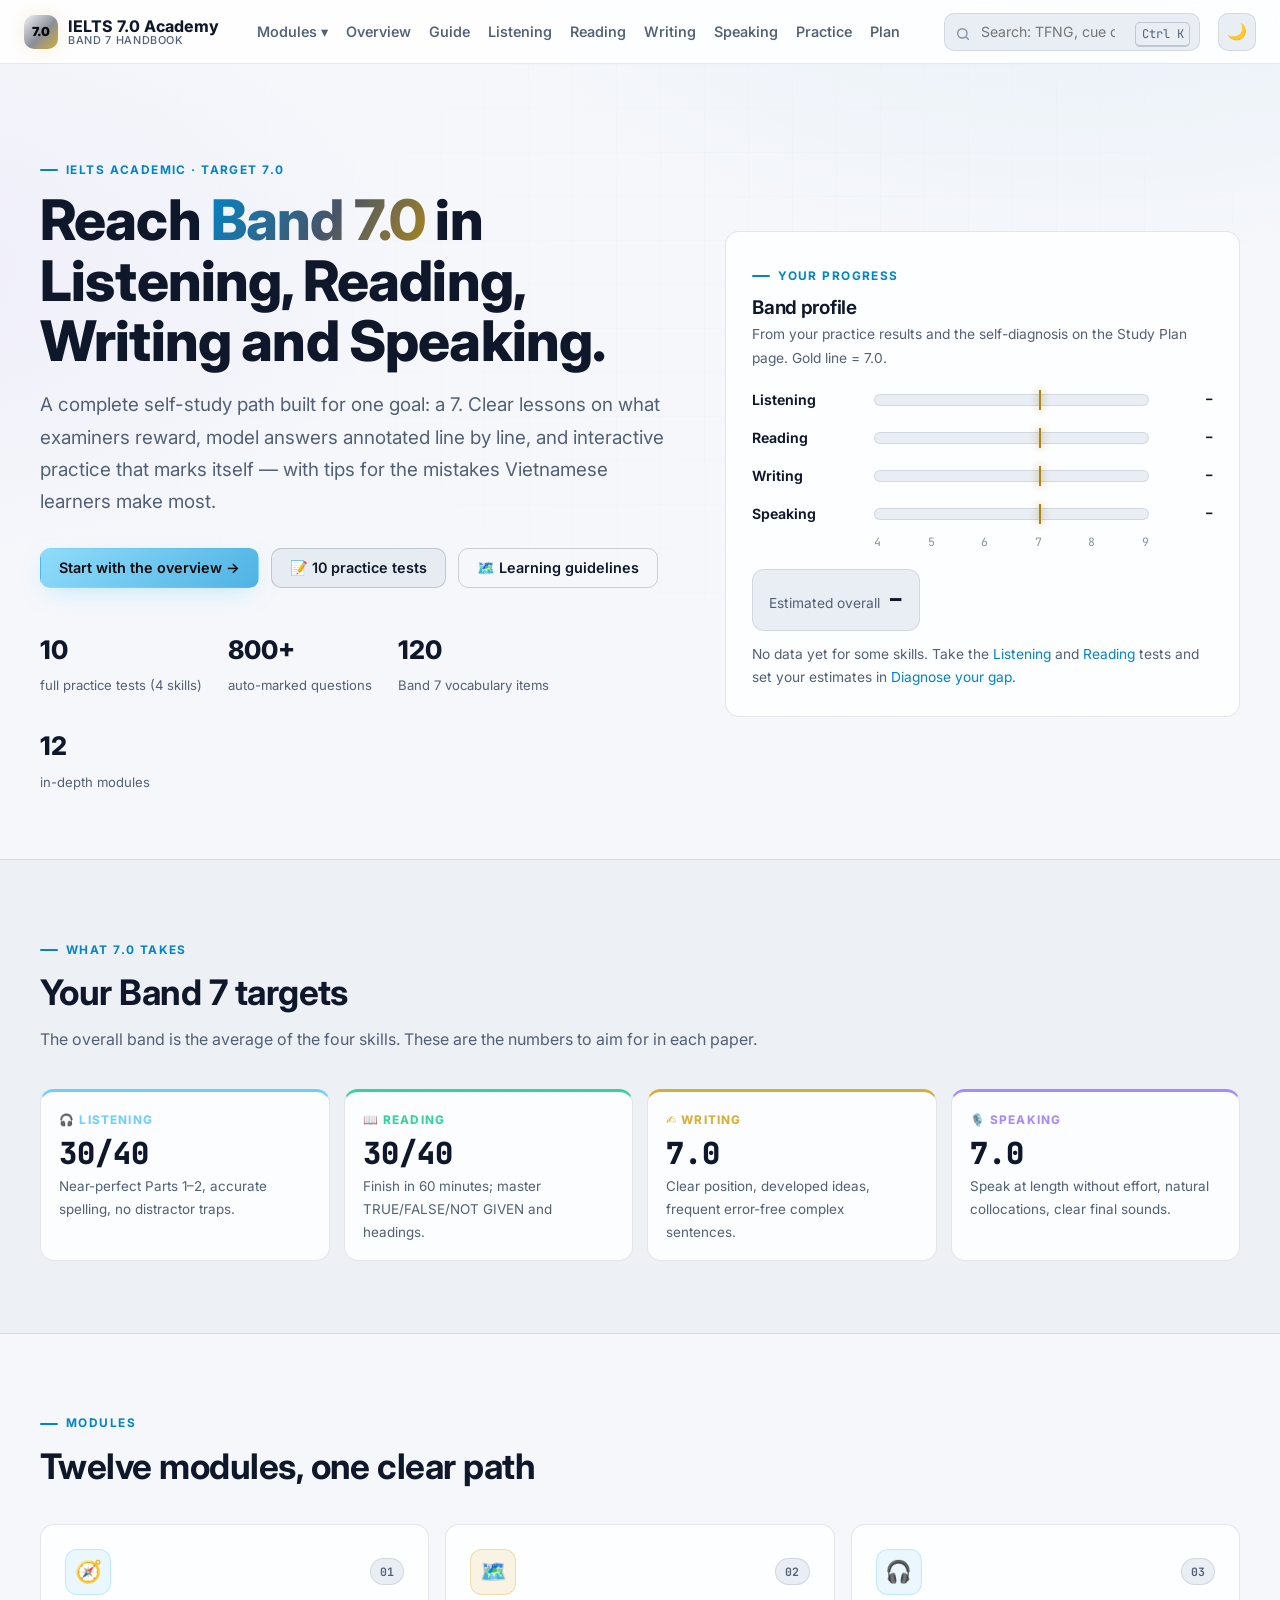
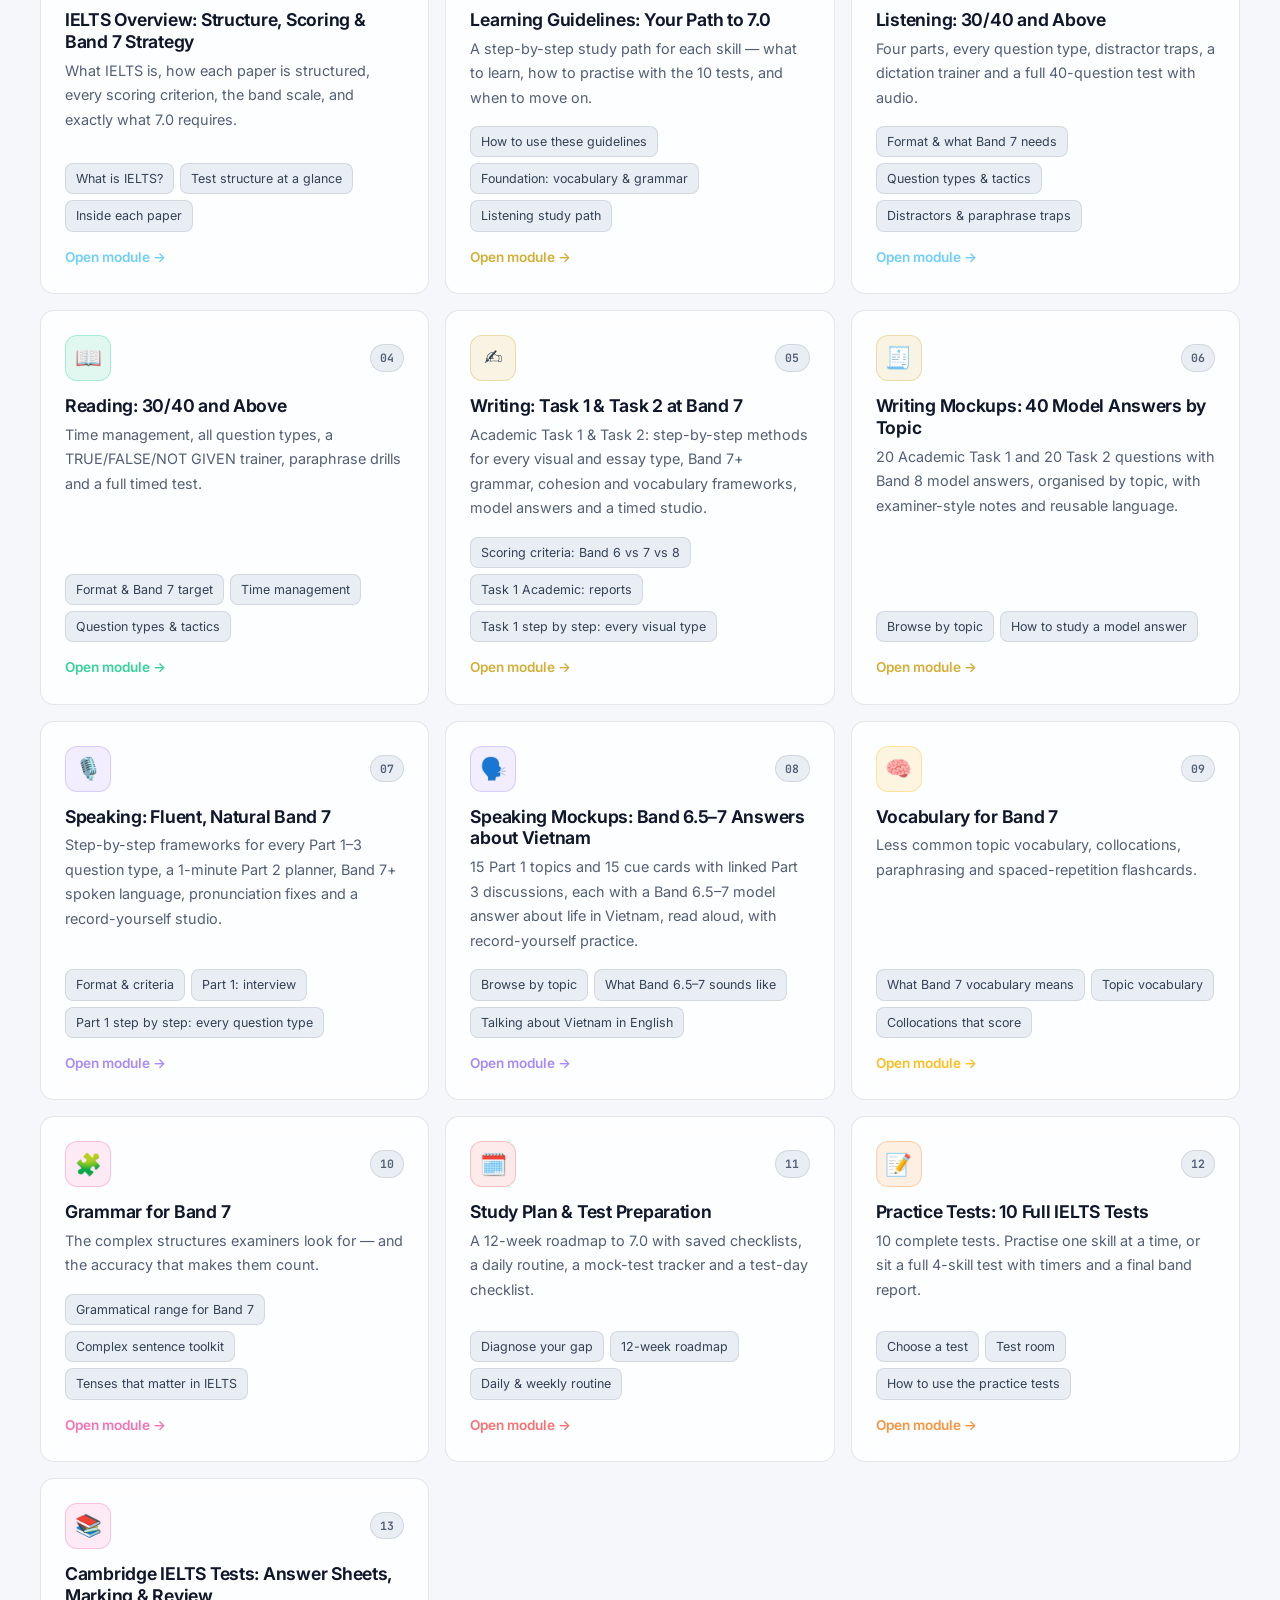
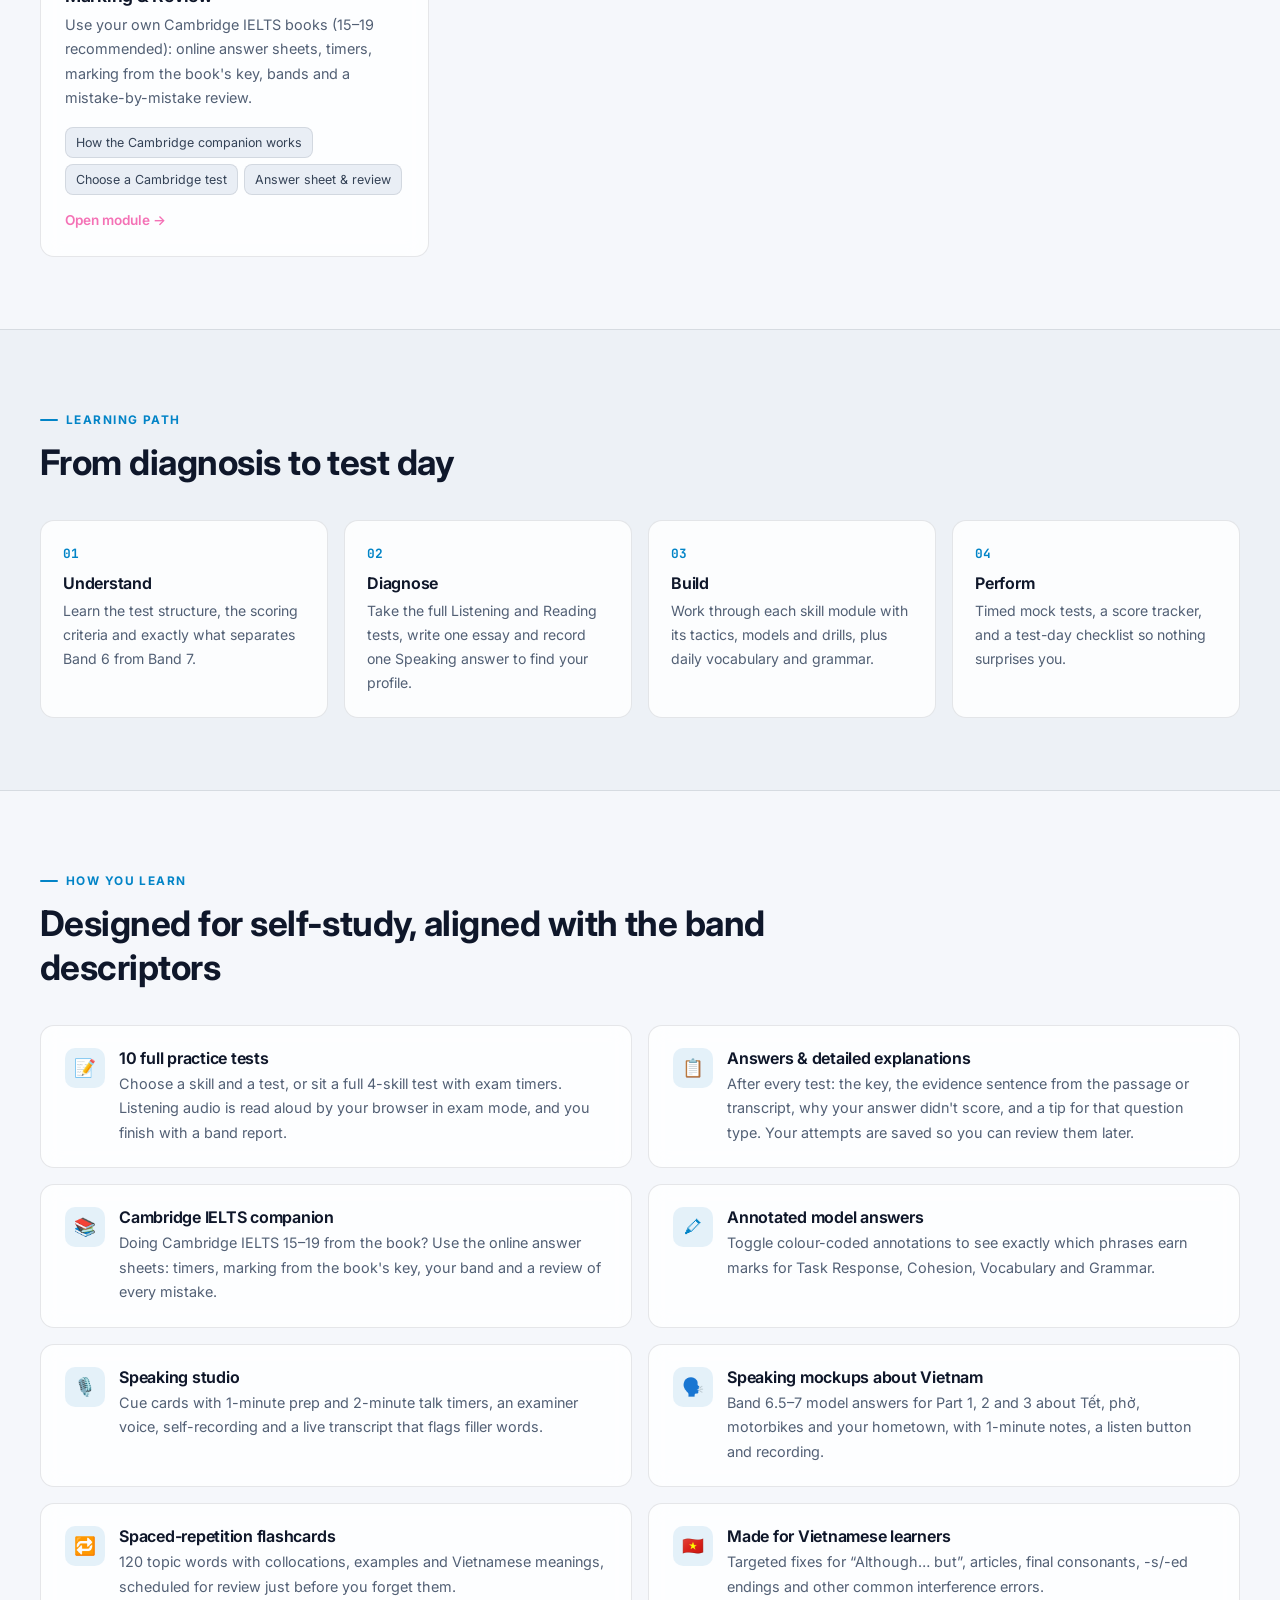
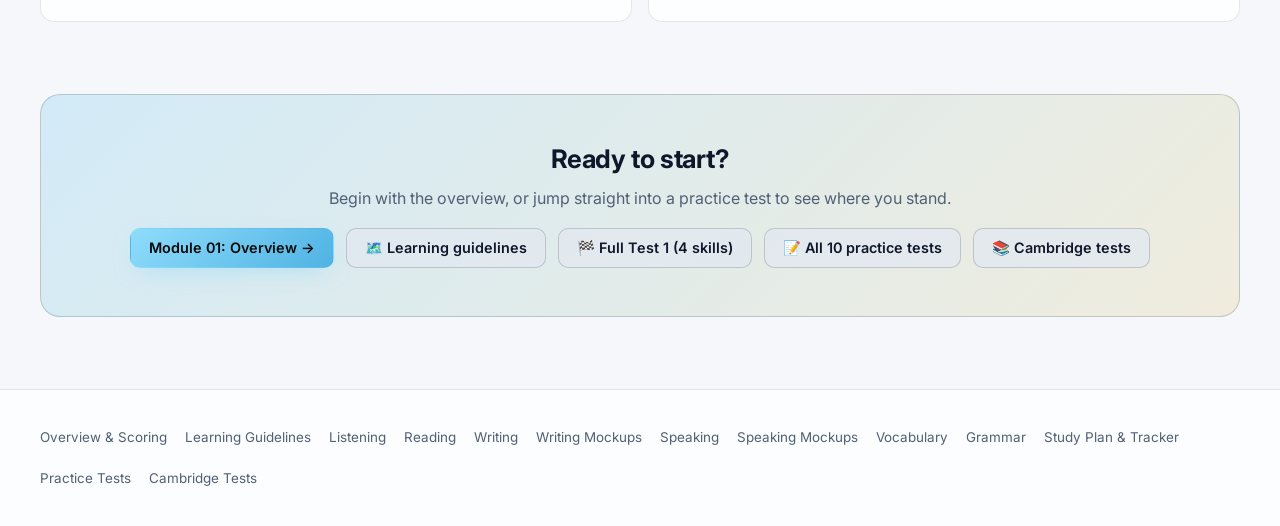
==== commit dc514bc6: "Show page numbers with two digits (01, 02…); keep section numbers as 1.1, 1.2… Co-Authored-By: Claud" ====
--- a/ielts-academy/index.html
+++ b/ielts-academy/index.html
@@ -113,7 +113,7 @@
           <h2>Ready to start?</h2>
           <p class="muted">Begin with the overview, or jump straight into a practice test to see where you stand.</p>
           <div class="hero-cta" style="justify-content:center">
-            <a class="btn primary" href="overview.html">Module 1: Overview →</a>
+            <a class="btn primary" href="overview.html">Module 01: Overview →</a>
             <a class="btn" href="guide.html">🗺️ Learning guidelines</a>
             <a class="btn" href="practice.html#t=1&s=full">🏁 Full Test 1 (4 skills)</a>
             <a class="btn" href="practice.html">📝 All 10 practice tests</a>
